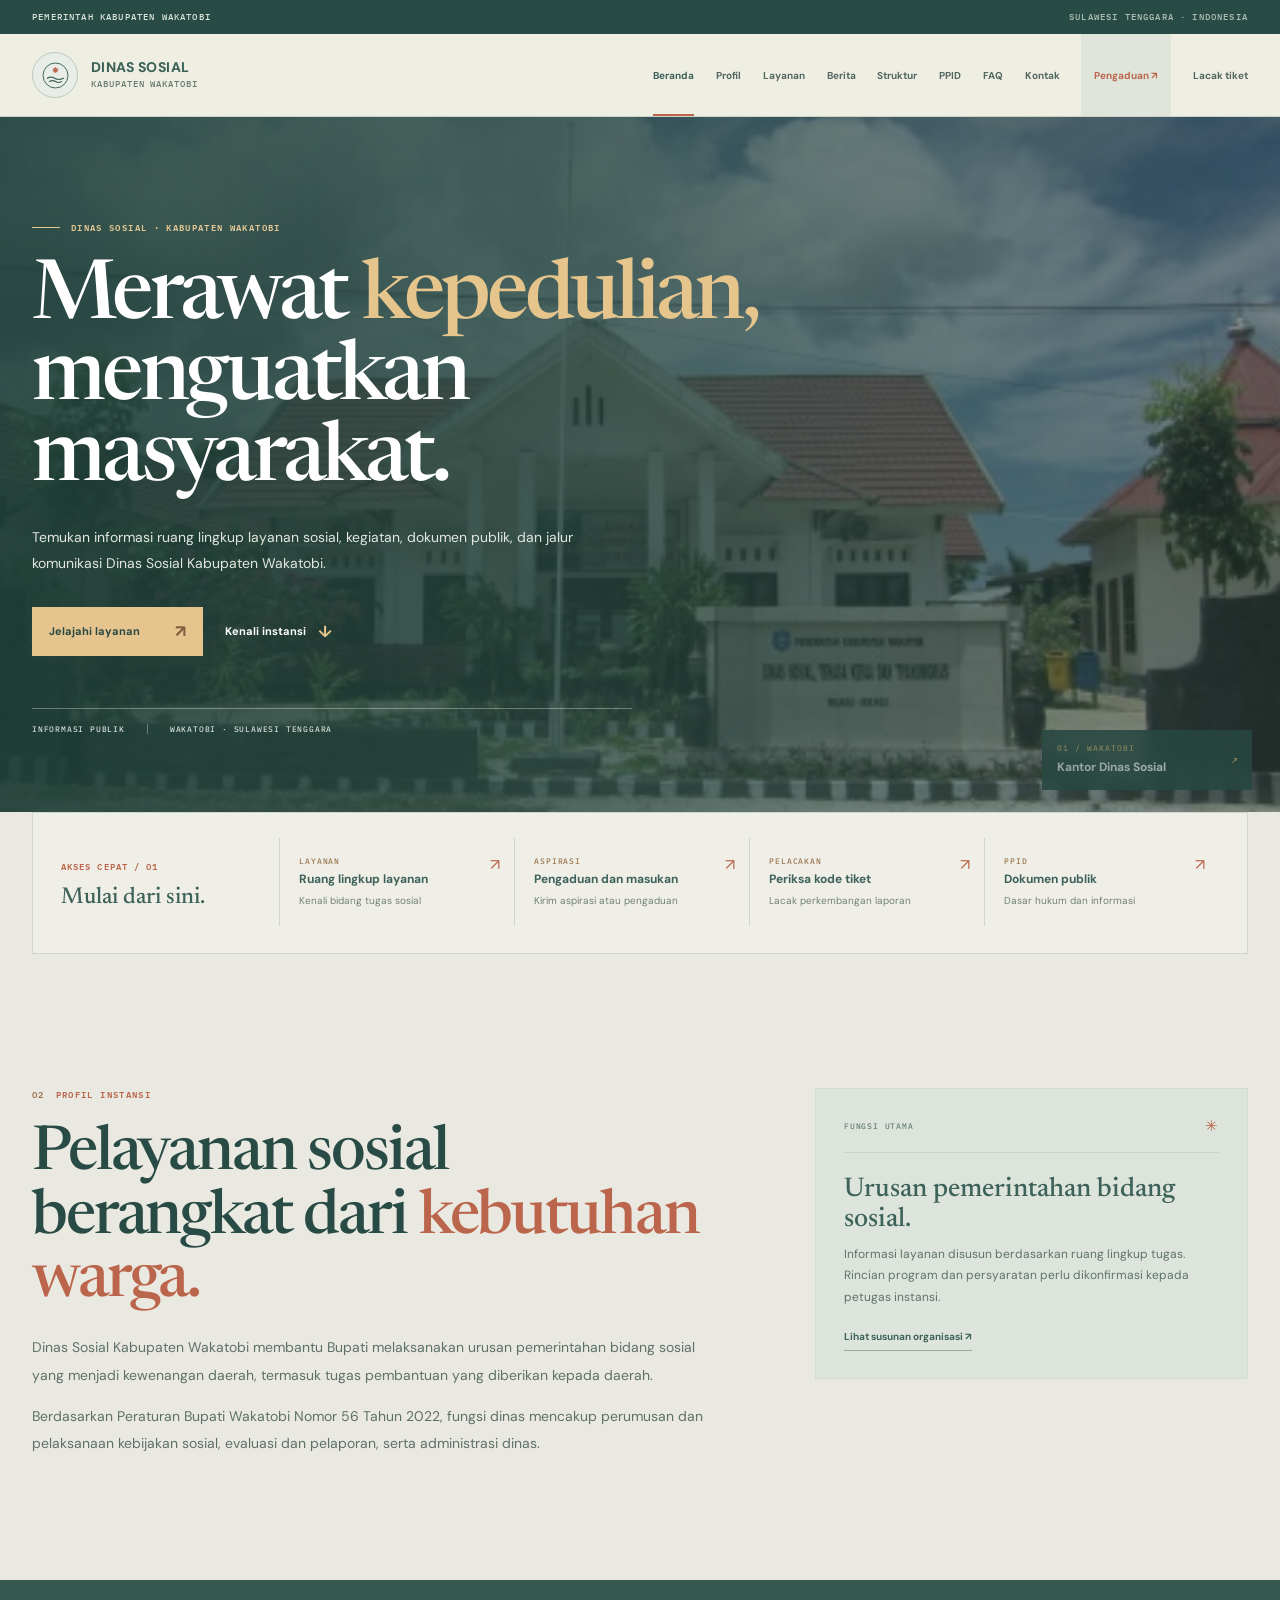
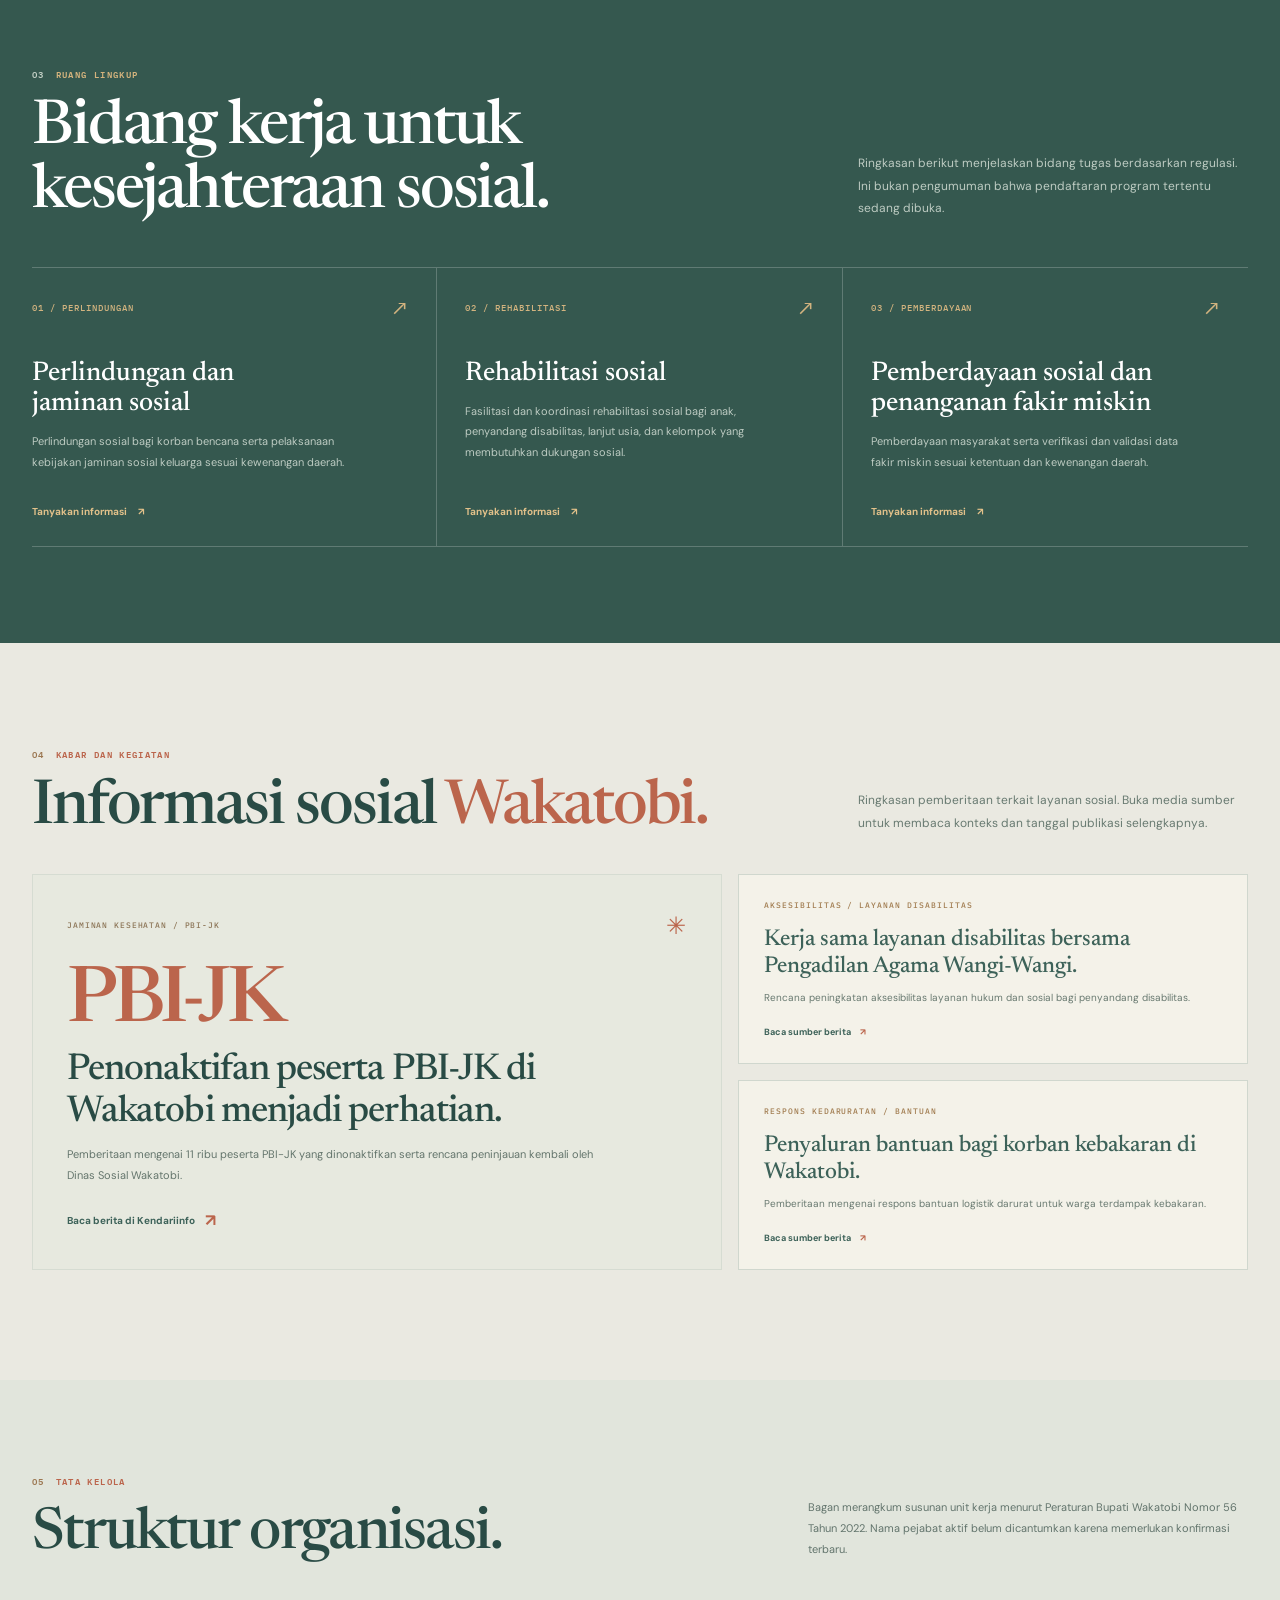
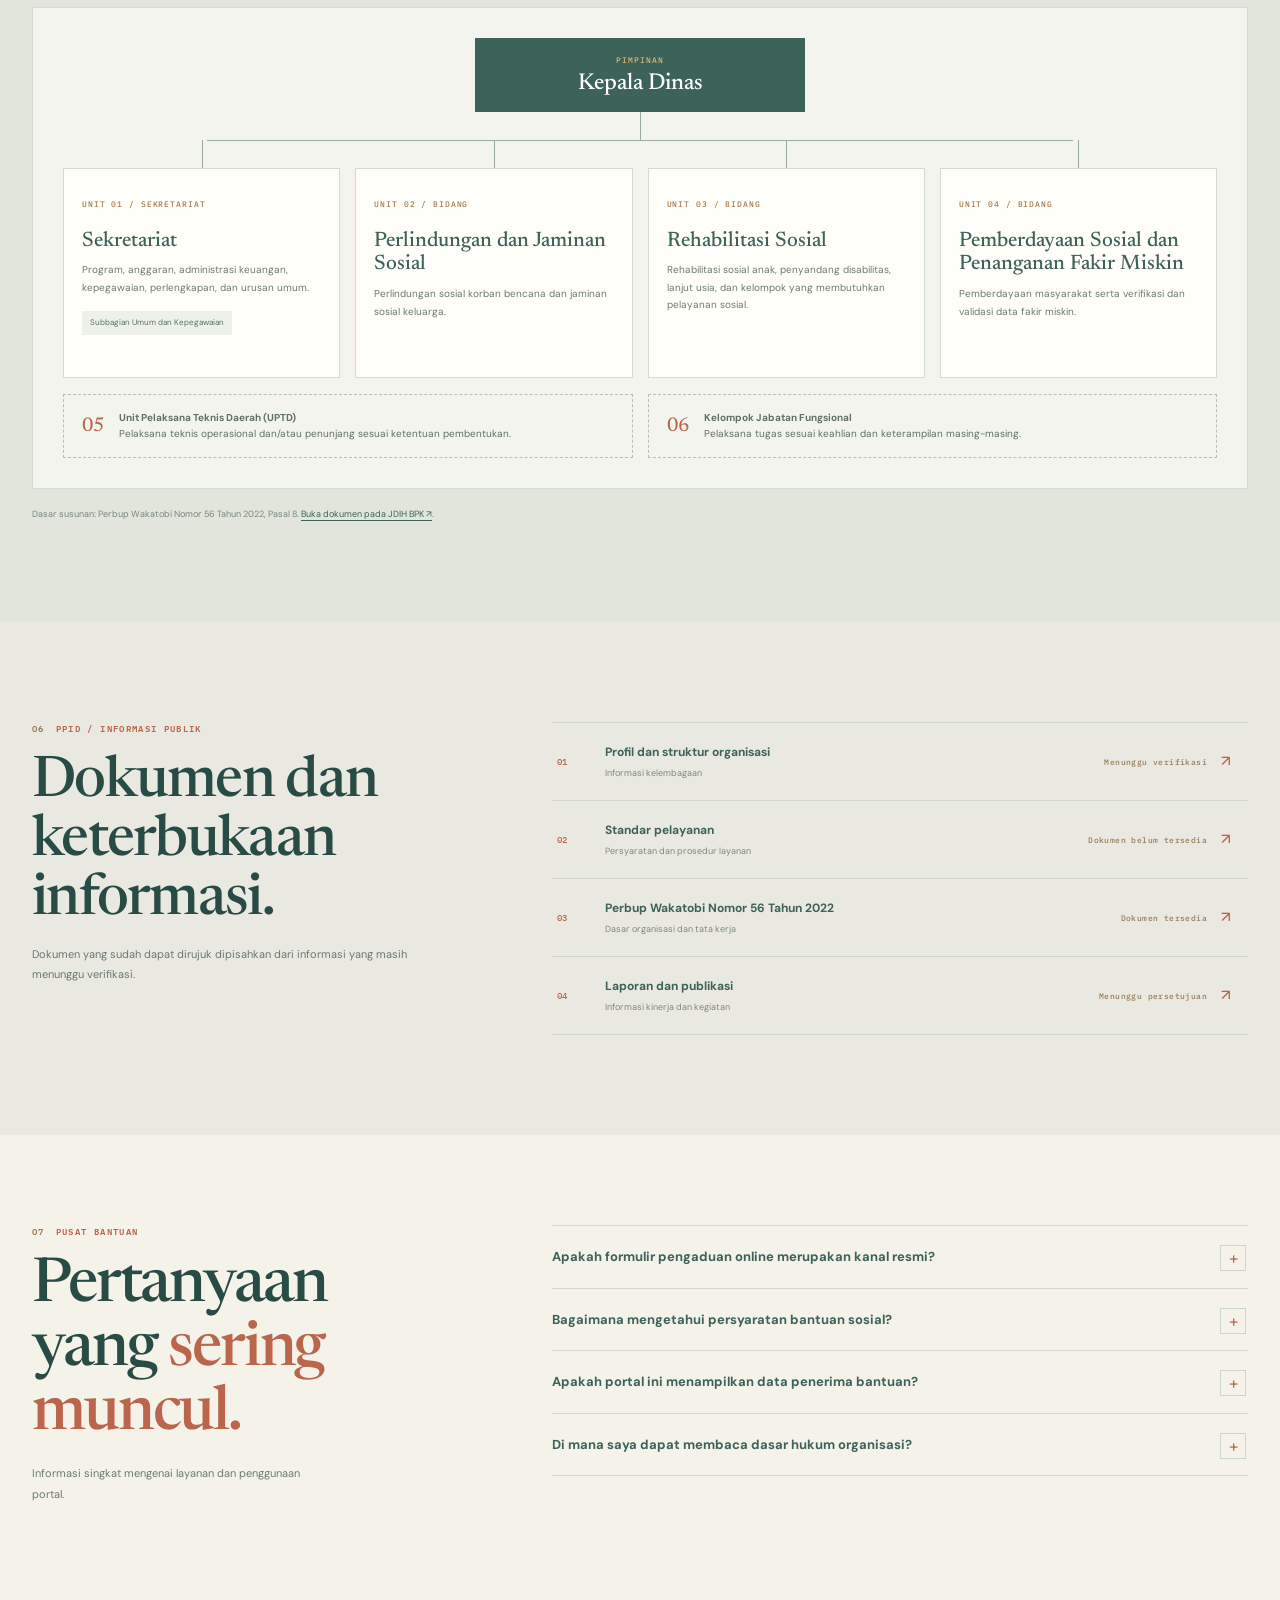
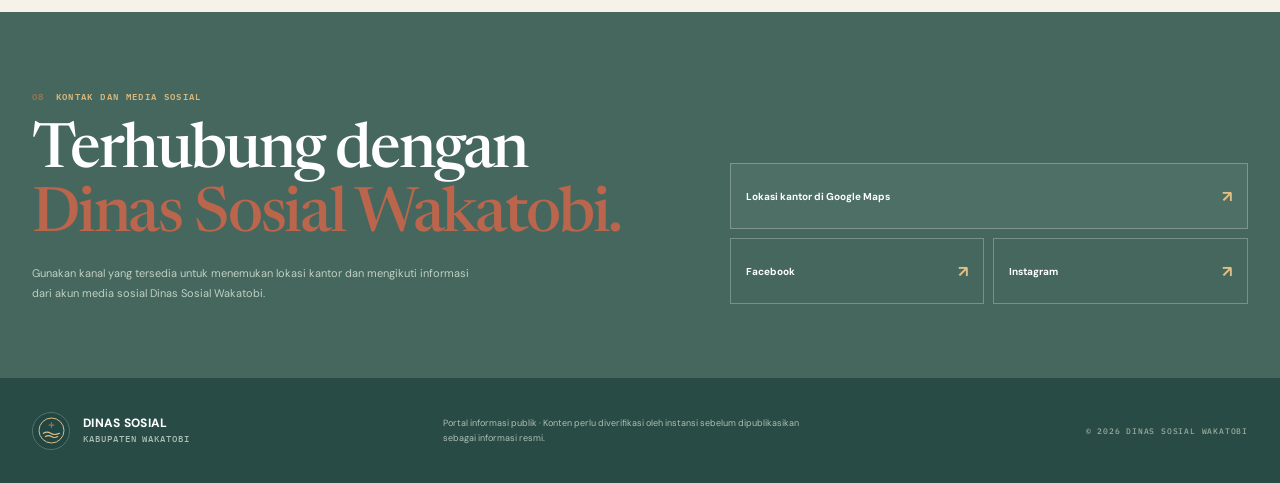
==== index.html @ 61adddde "Add direct navbar shortcuts and remove disclaimer blocks" ====
<!doctype html>
<html lang="id">
<head>
<meta charset="utf-8">
<meta name="viewport" content="width=device-width,initial-scale=1">
<meta name="theme-color" content="#102f2e">
<meta name="description" content="Informasi layanan, program, organisasi, dan kegiatan Dinas Sosial Kabupaten Wakatobi.">
<title>Dinas Sosial Kabupaten Wakatobi</title>
<link rel="preconnect" href="https://fonts.googleapis.com">
<link rel="preconnect" href="https://fonts.gstatic.com" crossorigin>
<link rel="stylesheet" href="css/home.css">
<script src="js/home.js" defer></script>
</head>
<body>
<a class="skip-link" href="#konten">Lewati ke konten utama</a>
<div class="gov-strip"><div class="site-container"><span>Pemerintah Kabupaten Wakatobi</span><span>Sulawesi Tenggara · Indonesia</span></div></div>
<header class="site-header">
  <div class="header-main">
    <a class="identity" href="#beranda" aria-label="Dinas Sosial Kabupaten Wakatobi, beranda">
      <span class="identity-emblem" aria-hidden="true">
        <svg viewBox="0 0 36 36" fill="none">
          <circle cx="18" cy="18" r="15.5" stroke="currentColor" stroke-width="1.2"/>
          <path d="M8 21.5c3.1-2.2 5.8-2.2 9 0s5.9 2.2 11 0M10.5 25.5c2.7-1.6 5-1.6 7.5 0s4.9 1.6 7.5 0" stroke="currentColor" stroke-width="1.5" stroke-linecap="round"/>
          <path d="M18 8.2v6.2m-3.1-3.1H21m-5.3-2.2 4.4 4.4m0-4.4-4.4 4.4" stroke="#bb654c" stroke-width="1.35" stroke-linecap="round"/>
        </svg>
      </span>
      <span class="identity-copy"><strong>DINAS SOSIAL</strong><small>Kabupaten Wakatobi</small></span>
    </a>
    <nav class="site-nav" id="site-nav" aria-label="Navigasi utama">
      <a href="#beranda">Beranda</a>
      <a href="#profil">Profil</a>
      <a href="#layanan">Layanan</a>
      <a href="#informasi">Berita</a>
      <a href="#struktur">Struktur</a>
      <a href="#ppid">PPID</a>
      <a href="#faq">FAQ</a>
      <a href="#kontak">Kontak</a>
      <a class="nav-strong" href="pengaduan.html">Pengaduan ↗</a>
      <a class="nav-track" href="pelacakan.html">Lacak tiket</a>
    </nav>
  </div>
</header>
<main id="konten">
  <section class="hero" id="beranda">
    <div class="hero-copy">
      <div class="eyebrow">Dinas Sosial · Kabupaten Wakatobi</div>
      <h1>Merawat <em>kepedulian,</em> menguatkan masyarakat.</h1>
      <p class="hero-description">Temukan informasi ruang lingkup layanan sosial, kegiatan, dokumen publik, dan jalur komunikasi Dinas Sosial Kabupaten Wakatobi.</p>
      <div class="hero-actions">
        <a class="button-dark" href="#layanan">Jelajahi layanan <span aria-hidden="true">↗</span></a>
        <a class="text-link" href="#profil">Kenali instansi <span aria-hidden="true">↓</span></a>
      </div>
      <div class="hero-foot"><span>Informasi publik</span><span>Wakatobi · Sulawesi Tenggara</span></div>
    </div>
    <figure class="hero-photo">
      <img src="dinsos-dari-depan.jpg" alt="Tampak depan kantor Dinas Sosial Kabupaten Wakatobi" fetchpriority="high">
      <figcaption class="photo-caption"><div><small>01 / WAKATOBI</small><strong>Kantor Dinas Sosial</strong></div><span>↗</span></figcaption>
    </figure>
  </section>

  <section class="quick-panel" aria-label="Akses cepat">
    <div class="quick-intro"><small>AKSES CEPAT / 01</small><strong>Mulai dari sini.</strong></div>
    <div class="quick-grid">
      <a class="quick-link" href="#layanan"><span class="quick-arrow" aria-hidden="true">↗</span><small>LAYANAN</small><strong>Ruang lingkup layanan</strong><em>Kenali bidang tugas sosial</em></a>
      <a class="quick-link" href="pengaduan.html#buat-pengaduan"><span class="quick-arrow" aria-hidden="true">↗</span><small>ASPIRASI</small><strong>Pengaduan dan masukan</strong><em>Kirim aspirasi atau pengaduan</em></a>
      <a class="quick-link" href="pelacakan.html"><span class="quick-arrow" aria-hidden="true">↗</span><small>PELACAKAN</small><strong>Periksa kode tiket</strong><em>Lacak perkembangan laporan</em></a>
      <a class="quick-link" href="#ppid"><span class="quick-arrow" aria-hidden="true">↗</span><small>PPID</small><strong>Dokumen publik</strong><em>Dasar hukum dan informasi</em></a>
    </div>
  </section>

  <section class="profile-section section-shell" id="profil">
    <div class="profile-copy">
      <div class="section-label"><span class="section-number">02</span> PROFIL INSTANSI</div>
      <h2>Pelayanan sosial berangkat dari <em>kebutuhan warga.</em></h2>
      <p>Dinas Sosial Kabupaten Wakatobi membantu Bupati melaksanakan urusan pemerintahan bidang sosial yang menjadi kewenangan daerah, termasuk tugas pembantuan yang diberikan kepada daerah.</p>
      <p>Berdasarkan Peraturan Bupati Wakatobi Nomor 56 Tahun 2022, fungsi dinas mencakup perumusan dan pelaksanaan kebijakan sosial, evaluasi dan pelaporan, serta administrasi dinas.</p>
    </div>
    <aside class="profile-aside">
      <div class="aside-mark"><span>FUNGSI UTAMA</span><b>✳</b></div>
      <h3>Urusan pemerintahan bidang sosial.</h3>
      <p>Informasi layanan disusun berdasarkan ruang lingkup tugas. Rincian program dan persyaratan perlu dikonfirmasi kepada petugas instansi.</p>
      <a href="#struktur">Lihat susunan organisasi ↗</a>
    </aside>
  </section>

  <section class="services-section" id="layanan">
    <div class="section-shell">
      <div class="services-head">
        <div class="section-heading"><div class="section-label"><span class="section-number">03</span> RUANG LINGKUP</div><h2>Bidang kerja untuk kesejahteraan sosial.</h2></div>
        <p>Ringkasan berikut menjelaskan bidang tugas berdasarkan regulasi. Ini bukan pengumuman bahwa pendaftaran program tertentu sedang dibuka.</p>
      </div>
      <div class="service-grid">
        <article class="service-card">
          <div class="service-top"><span>01 / PERLINDUNGAN</span><b aria-hidden="true">↗</b></div>
          <h3>Perlindungan dan jaminan sosial</h3>
          <p>Perlindungan sosial bagi korban bencana serta pelaksanaan kebijakan jaminan sosial keluarga sesuai kewenangan daerah.</p>
          <a href="#kontak">Tanyakan informasi <span aria-hidden="true">↗</span></a>
        </article>
        <article class="service-card">
          <div class="service-top"><span>02 / REHABILITASI</span><b aria-hidden="true">↗</b></div>
          <h3>Rehabilitasi sosial</h3>
          <p>Fasilitasi dan koordinasi rehabilitasi sosial bagi anak, penyandang disabilitas, lanjut usia, dan kelompok yang membutuhkan dukungan sosial.</p>
          <a href="#kontak">Tanyakan informasi <span aria-hidden="true">↗</span></a>
        </article>
        <article class="service-card">
          <div class="service-top"><span>03 / PEMBERDAYAAN</span><b aria-hidden="true">↗</b></div>
          <h3>Pemberdayaan sosial dan penanganan fakir miskin</h3>
          <p>Pemberdayaan masyarakat serta verifikasi dan validasi data fakir miskin sesuai ketentuan dan kewenangan daerah.</p>
          <a href="#kontak">Tanyakan informasi <span aria-hidden="true">↗</span></a>
        </article>
      </div>
    </div>
  </section>

  <section class="news-section section-shell" id="informasi">
    <div class="news-head">
      <div class="section-heading"><div class="section-label"><span class="section-number">04</span> KABAR DAN KEGIATAN</div><h2>Informasi sosial <em>Wakatobi.</em></h2></div>
      <p>Ringkasan pemberitaan terkait layanan sosial. Buka media sumber untuk membaca konteks dan tanggal publikasi selengkapnya.</p>
    </div>
    <div class="news-layout">
      <article class="news-feature">
        <div class="news-feature-top"><span>JAMINAN KESEHATAN / PBI-JK</span><b aria-hidden="true">✳</b></div>
        <div>
          <div class="news-feature-code">PBI-JK</div>
          <h3>Penonaktifan peserta PBI-JK di Wakatobi menjadi perhatian.</h3>
          <p>Pemberitaan mengenai 11 ribu peserta PBI-JK yang dinonaktifkan serta rencana peninjauan kembali oleh Dinas Sosial Wakatobi.</p>
          <a class="news-source" href="https://kendariinfo.com/11-ribu-peserta-pbi-jk-di-wakatobi-dinonaktifkan-kepala-dinsos-akan-ditinjau-kembali/" target="_blank" rel="noopener noreferrer">Baca berita di Kendariinfo <span aria-hidden="true">↗</span></a>
        </div>
      </article>
      <div class="news-stack">
        <article class="news-item">
          <small>AKSESIBILITAS / LAYANAN DISABILITAS</small>
          <h3>Kerja sama layanan disabilitas bersama Pengadilan Agama Wangi-Wangi.</h3>
          <p>Rencana peningkatan aksesibilitas layanan hukum dan sosial bagi penyandang disabilitas.</p>
          <a href="https://www.pa-wangiwangi.go.id/web/publikasi/berita/jalin-kerja-sama%2C-pa-wangi-wangi-dan-dinsos-wakatobi-matangkan-draft-mou-layanan-disabilitas.html" target="_blank" rel="noopener noreferrer">Baca sumber berita <span aria-hidden="true">↗</span></a>
        </article>
        <article class="news-item">
          <small>RESPONS KEDARURATAN / BANTUAN</small>
          <h3>Penyaluran bantuan bagi korban kebakaran di Wakatobi.</h3>
          <p>Pemberitaan mengenai respons bantuan logistik darurat untuk warga terdampak kebakaran.</p>
          <a href="https://kabarwakatobi.com/dinsos-reaksi-cepat-salurkan-bantuan-untuk-korban-kebakaran-di-wakatobi/" target="_blank" rel="noopener noreferrer">Baca sumber berita <span aria-hidden="true">↗</span></a>
        </article>
      </div>
    </div>
  </section>

  <section class="organization-section" id="struktur">
    <div class="section-shell">
      <div class="organization-head">
        <div><div class="section-label"><span class="section-number">05</span> TATA KELOLA</div><h2>Struktur organisasi.</h2></div>
        <p>Bagan merangkum susunan unit kerja menurut Peraturan Bupati Wakatobi Nomor 56 Tahun 2022. Nama pejabat aktif belum dicantumkan karena memerlukan konfirmasi terbaru.</p>
      </div>
      <div class="org-tree" aria-label="Bagan struktur organisasi Dinas Sosial Kabupaten Wakatobi">
        <div class="org-lead"><small>PIMPINAN</small><strong>Kepala Dinas</strong></div>
        <div class="org-stem" aria-hidden="true"></div>
        <div class="org-branches">
          <article class="org-card"><small>UNIT 01 / SEKRETARIAT</small><h3>Sekretariat</h3><p>Program, anggaran, administrasi keuangan, kepegawaian, perlengkapan, dan urusan umum.</p><span class="org-tag">Subbagian Umum dan Kepegawaian</span></article>
          <article class="org-card"><small>UNIT 02 / BIDANG</small><h3>Perlindungan dan Jaminan Sosial</h3><p>Perlindungan sosial korban bencana dan jaminan sosial keluarga.</p></article>
          <article class="org-card"><small>UNIT 03 / BIDANG</small><h3>Rehabilitasi Sosial</h3><p>Rehabilitasi sosial anak, penyandang disabilitas, lanjut usia, dan kelompok yang membutuhkan pelayanan sosial.</p></article>
          <article class="org-card"><small>UNIT 04 / BIDANG</small><h3>Pemberdayaan Sosial dan Penanganan Fakir Miskin</h3><p>Pemberdayaan masyarakat serta verifikasi dan validasi data fakir miskin.</p></article>
        </div>
        <div class="org-support">
          <article><b>05</b><span><strong>Unit Pelaksana Teknis Daerah (UPTD)</strong><br>Pelaksana teknis operasional dan/atau penunjang sesuai ketentuan pembentukan.</span></article>
          <article><b>06</b><span><strong>Kelompok Jabatan Fungsional</strong><br>Pelaksana tugas sesuai keahlian dan keterampilan masing-masing.</span></article>
        </div>
      </div>
      <p class="org-source">Dasar susunan: Perbup Wakatobi Nomor 56 Tahun 2022, Pasal 8. <a href="https://peraturan.bpk.go.id/Details/279773/perbup-kab-wakatobi-no-56-tahun-2022" target="_blank" rel="noopener noreferrer">Buka dokumen pada JDIH BPK ↗</a>.</p>
    </div>
  </section>

  <section class="ppid-section section-shell" id="ppid">
    <div class="ppid-layout">
      <div class="ppid-intro"><div class="section-label"><span class="section-number">06</span> PPID / INFORMASI PUBLIK</div><h2>Dokumen dan keterbukaan informasi.</h2><p>Dokumen yang sudah dapat dirujuk dipisahkan dari informasi yang masih menunggu verifikasi.</p></div>
      <div class="document-list">
        <a class="document-row" href="#verifikasi"><span>01</span><div><strong>Profil dan struktur organisasi</strong><small>Informasi kelembagaan</small></div><span class="document-status">Menunggu verifikasi</span><b>↗</b></a>
        <a class="document-row" href="#verifikasi"><span>02</span><div><strong>Standar pelayanan</strong><small>Persyaratan dan prosedur layanan</small></div><span class="document-status">Dokumen belum tersedia</span><b>↗</b></a>
        <a class="document-row" href="https://peraturan.bpk.go.id/Details/279773/perbup-kab-wakatobi-no-56-tahun-2022" target="_blank" rel="noopener noreferrer"><span>03</span><div><strong>Perbup Wakatobi Nomor 56 Tahun 2022</strong><small>Dasar organisasi dan tata kerja</small></div><span class="document-status">Dokumen tersedia</span><b>↗</b></a>
        <a class="document-row" href="#verifikasi"><span>04</span><div><strong>Laporan dan publikasi</strong><small>Informasi kinerja dan kegiatan</small></div><span class="document-status">Menunggu persetujuan</span><b>↗</b></a>
      </div>
    </div>
  </section>

  <section class="faq-section" id="faq">
    <div class="section-shell faq-layout">
      <div class="faq-intro"><div class="section-label"><span class="section-number">07</span> PUSAT BANTUAN</div><h2>Pertanyaan yang <em>sering muncul.</em></h2><p>Informasi singkat mengenai layanan dan penggunaan portal.</p></div>
      <div class="faq-list">
        <details><summary>Apakah formulir pengaduan online merupakan kanal resmi?</summary><p>Halaman pengaduan pada portal ini masih berupa prototype. Untuk pengaduan resmi, gunakan SP4N-LAPOR! atau konfirmasikan kanal yang berlaku kepada instansi.</p></details>
        <details><summary>Bagaimana mengetahui persyaratan bantuan sosial?</summary><p>Persyaratan dan jadwal berbeda menurut program. Konfirmasikan informasi terbaru kepada Dinas Sosial sebelum menyiapkan dokumen.</p></details>
        <details><summary>Apakah portal ini menampilkan data penerima bantuan?</summary><p>Tidak. Portal ini tidak menyediakan pencarian data pribadi penerima bantuan dan tidak meminta NIK, nomor KK, atau dokumen identitas.</p></details>
        <details><summary>Di mana saya dapat membaca dasar hukum organisasi?</summary><p>Peraturan Bupati Wakatobi Nomor 56 Tahun 2022 dapat dibuka melalui tautan JDIH BPK pada bagian PPID.</p></details>
      </div>
    </div>
  </section>

  <section class="contact-section" id="kontak">
    <div class="section-shell">
      <div class="contact-layout">
        <div class="contact-copy"><div class="section-label"><span class="section-number">08</span> KONTAK DAN MEDIA SOSIAL</div><h2>Terhubung dengan <em>Dinas Sosial Wakatobi.</em></h2><p>Gunakan kanal yang tersedia untuk menemukan lokasi kantor dan mengikuti informasi dari akun media sosial Dinas Sosial Wakatobi.</p></div>
        <div class="contact-links">
          <a class="contact-link" href="https://maps.app.goo.gl/2FkVuDJSB2kvYJpP6" target="_blank" rel="noopener noreferrer">Lokasi kantor di Google Maps <span aria-hidden="true">↗</span></a>
          <a class="contact-link" href="https://www.facebook.com/share/1PDdCA19w4/" target="_blank" rel="noopener noreferrer">Facebook <span aria-hidden="true">↗</span></a>
          <a class="contact-link" href="https://www.instagram.com/dinsos.wakatobi?exln=MWNtM3VzYnp3ZDNqcQ==" target="_blank" rel="noopener noreferrer">Instagram <span aria-hidden="true">↗</span></a>
        </div>
      </div>
    </div>
  </section>

</main>
<footer class="site-footer">
  <div class="footer-main">
    <a class="identity footer-identity" href="#beranda"><span class="identity-emblem" aria-hidden="true"><svg viewBox="0 0 36 36" fill="none"><circle cx="18" cy="18" r="15.5" stroke="currentColor" stroke-width="1.2"/><path d="M8 21.5c3.1-2.2 5.8-2.2 9 0s5.9 2.2 11 0M10.5 25.5c2.7-1.6 5-1.6 7.5 0s4.9 1.6 7.5 0" stroke="currentColor" stroke-width="1.5" stroke-linecap="round"/><path d="M18 8.2v6.2m-3.1-3.1H21" stroke="#bb654c" stroke-width="1.35" stroke-linecap="round"/></svg></span><span class="identity-copy"><strong>DINAS SOSIAL</strong><small>Kabupaten Wakatobi</small></span></a>
    <p>Portal informasi publik · Konten perlu diverifikasi oleh instansi sebelum dipublikasikan sebagai informasi resmi.</p>
    <span>© <span id="year">2026</span> DINAS SOSIAL WAKATOBI</span>
  </div>
</footer>
</body>
</html>
---- css/home.css ----
@import url("https://fonts.googleapis.com/css2?family=DM+Sans:wght@400;500;600;700;800&family=IBM+Plex+Mono:wght@400;500;600&family=Newsreader:opsz,wght@6..72,400;6..72,500;6..72,600&display=swap");
:root{--paper:#f4f2eb;--surface:#fffef9;--ink:#1c3433;--forest:#18413e;--forest-deep:#102f2e;--sea:#dfe9e3;--line:#d8ded7;--muted:#667874;--gold:#d4a35f;--clay:#bb654c;--sans:"DM Sans",Arial,sans-serif;--serif:"Newsreader",Georgia,serif;--mono:"IBM Plex Mono",monospace;--page:min(1280px,calc(100% - 64px))}
*{box-sizing:border-box}
html{scroll-behavior:smooth;scroll-padding-top:116px}
body{margin:0;background:var(--paper);color:var(--ink);font:400 15px/1.7 var(--sans);-webkit-font-smoothing:antialiased}
img{display:block;max-width:100%}
a{color:inherit}
button,a{-webkit-tap-highlight-color:transparent}
::selection{background:var(--forest);color:#fff}
.site-container{width:var(--page);margin-inline:auto}
.skip-link{position:absolute;z-index:100;top:-70px;left:18px;padding:10px 15px;background:var(--surface);color:var(--forest);border:1px solid var(--line)}
.skip-link:focus{top:12px}
.gov-strip{background:var(--forest-deep);color:#dbe5dc;font:500 9px/1.2 var(--mono);letter-spacing:.13em;text-transform:uppercase}
.gov-strip .site-container{min-height:34px;display:flex;align-items:center;justify-content:space-between;gap:15px}
.gov-strip span+span{color:#aebfb4}
.site-header{position:sticky;top:0;z-index:40;background:rgba(255,254,249,.96);border-bottom:1px solid var(--line);backdrop-filter:blur(16px)}
.header-main{width:var(--page);min-height:84px;margin:auto;display:flex;align-items:center;justify-content:space-between;gap:28px}
.identity{display:inline-flex;align-items:center;gap:13px;min-width:0;text-decoration:none;color:var(--forest)}
.identity-emblem{width:46px;height:46px;display:grid;place-items:center;border:1px solid #b8c8bc;border-radius:50%;background:#e8eee7;color:var(--forest);flex:none}
.identity-emblem svg{width:29px;height:29px}
.identity-copy{display:grid;gap:3px;line-height:1.08}
.identity-copy strong{font-size:14px;font-weight:800;letter-spacing:.025em}
.identity-copy small{color:var(--muted);font:500 9px/1.4 var(--mono);letter-spacing:.105em;text-transform:uppercase}
.header-meta{display:flex;align-items:center;gap:20px;color:var(--muted);font:500 9px var(--mono);letter-spacing:.09em;text-transform:uppercase}
.header-meta a{padding:10px 13px;border:1px solid var(--line);text-decoration:none;color:var(--forest);transition:background .2s,border-color .2s}
.header-meta a:hover{background:var(--sea);border-color:#b8c9bd}
.menu-toggle{display:none}
.site-nav{width:var(--page);min-height:48px;margin:auto;display:flex;align-items:center;gap:clamp(15px,2.4vw,32px);border-top:1px solid #e7e9e1}
.site-nav a{position:relative;display:inline-flex;align-items:center;min-height:47px;color:#536761;text-decoration:none;font-size:11px;font-weight:700;transition:color .2s}
.site-nav a:after{position:absolute;right:100%;bottom:0;left:0;height:2px;background:var(--clay);content:"";transition:right .22s}
.site-nav a:hover,.site-nav a.is-active{color:var(--forest)}
.site-nav a:hover:after,.site-nav a.is-active:after{right:0}
.site-nav .nav-strong{margin-left:auto;color:var(--clay)}
.hero{width:var(--page);margin:auto;padding:76px 0 72px;display:grid;grid-template-columns:minmax(0,1fr) minmax(350px,.88fr);align-items:center;gap:clamp(42px,7vw,104px)}
.hero-copy{max-width:650px;padding:12px 0}
.eyebrow,.section-label{display:flex;align-items:center;gap:11px;color:var(--clay);font:600 9px/1.4 var(--mono);letter-spacing:.15em;text-transform:uppercase}
.eyebrow:before{width:28px;height:1px;background:var(--clay);content:""}
.hero h1{max-width:700px;margin:26px 0 23px;color:var(--forest-deep);font:500 clamp(48px,6vw,82px)/.99 var(--serif);letter-spacing:-.045em}
.hero h1 em,.section-heading em,.profile-copy h2 em,.faq-intro h2 em,.contact-copy h2 em{color:var(--clay);font-style:normal}
.hero-description{max-width:470px;margin:0;color:#61736d;font-size:15px;line-height:1.9}
.hero-actions{display:flex;align-items:center;flex-wrap:wrap;gap:22px;margin-top:30px}
.button-dark{display:inline-flex;align-items:center;justify-content:space-between;gap:35px;min-height:49px;padding:0 17px;background:var(--forest);color:#fff;text-decoration:none;font-size:11px;font-weight:700;transition:background .2s,transform .2s}
.button-dark:hover{background:var(--forest-deep);transform:translateY(-2px)}
.button-dark span{color:#e4bd7d;font-size:17px}
.text-link{display:inline-flex;align-items:center;gap:12px;color:var(--forest);text-decoration:none;font-size:11px;font-weight:700}
.text-link span{color:var(--clay);font-size:16px;transition:transform .2s}
.text-link:hover span{transform:translate(3px,-3px)}
.hero-foot{display:flex;align-items:center;gap:22px;margin-top:56px;padding-top:15px;border-top:1px solid var(--line);color:#7a8981;font:500 8px var(--mono);letter-spacing:.1em;text-transform:uppercase}
.hero-foot span+span{padding-left:22px;border-left:1px solid #c8d1c8}
.hero-photo{position:relative;width:100%;max-width:570px;justify-self:end;margin:0;padding:0 0 34px 28px}
.hero-photo:before{position:absolute;top:24px;right:-19px;bottom:12px;left:0;border:1px solid #b7c7bb;content:""}
.hero-photo img{position:relative;z-index:1;width:100%;aspect-ratio:1.04/1;object-fit:cover;object-position:center 52%;background:#dfe5dc}
.photo-caption{position:absolute;z-index:2;right:0;bottom:0;left:55px;min-height:72px;padding:14px 18px;background:var(--forest);color:#fff;display:flex;align-items:center;justify-content:space-between;gap:16px}
.photo-caption small{display:block;color:#d6b77d;font:500 8px var(--mono);letter-spacing:.13em}
.photo-caption strong{display:block;margin-top:4px;font-size:12px;font-weight:700}
.photo-caption span{color:#d6b77d;font:500 9px var(--mono)}
.quick-panel{width:var(--page);margin:0 auto 30px;padding:25px 28px 27px;background:var(--surface);border:1px solid var(--line);display:grid;grid-template-columns:190px minmax(0,1fr);gap:28px}
.quick-intro{align-self:center}
.quick-intro small{color:var(--clay);font:600 9px var(--mono);letter-spacing:.12em}
.quick-intro strong{display:block;margin-top:6px;color:var(--forest);font:500 23px/1.15 var(--serif)}
.quick-grid{display:grid;grid-template-columns:repeat(4,minmax(0,1fr))}
.quick-link{position:relative;min-height:88px;padding:12px 19px;border-left:1px solid var(--line);display:flex;flex-direction:column;justify-content:center;gap:5px;text-decoration:none;transition:background .2s}
.quick-link:hover{background:#f1f4ed}
.quick-link small{color:#9a7650;font:500 8px var(--mono);letter-spacing:.11em}
.quick-link strong{max-width:150px;color:var(--forest);font-size:12px;line-height:1.4}
.quick-link em{color:#718078;font-size:10px;font-style:normal;line-height:1.5}
.quick-arrow{position:absolute;top:13px;right:14px;color:var(--clay);font-size:16px}
.section-shell{width:var(--page);margin-inline:auto}
.profile-section{padding:104px 0 108px;display:grid;grid-template-columns:minmax(0,1.1fr) minmax(270px,.7fr);gap:clamp(42px,8vw,120px);align-items:start}
.section-label .section-number{color:#9b7650}
.profile-copy h2,.section-heading h2,.faq-intro h2{margin:22px 0 20px;color:var(--forest-deep);font:500 clamp(38px,4.8vw,62px)/1.04 var(--serif);letter-spacing:-.035em}
.profile-copy>p{max-width:690px;color:#5e706a;font-size:14px;line-height:1.95}
.profile-note{margin-top:24px;padding:19px 22px;border-left:3px solid var(--gold);background:#ebece3}
.profile-note small{color:#9a7650;font:600 8px var(--mono);letter-spacing:.13em}
.profile-note p{margin:7px 0 0;color:#485e57;font-size:12px;line-height:1.8}
.profile-aside{padding:27px 28px;background:var(--sea);border:1px solid #d0ddd2}
.profile-aside .aside-mark{display:flex;align-items:center;justify-content:space-between;padding-bottom:17px;border-bottom:1px solid #c7d5ca;color:#698077;font:500 8px var(--mono);letter-spacing:.1em}
.profile-aside .aside-mark b{color:var(--clay);font-size:15px;font-weight:500}
.profile-aside h3{margin:22px 0 8px;color:var(--forest);font:500 27px/1.12 var(--serif)}
.profile-aside p{margin:0;color:#60736a;font-size:12px;line-height:1.8}
.profile-aside a{display:inline-flex;margin-top:20px;padding-bottom:5px;border-bottom:1px solid #9aab9e;color:var(--forest);text-decoration:none;font-size:10px;font-weight:700}
.services-section{padding:88px 0 96px;background:var(--forest-deep);color:#fff}
.services-head{display:flex;align-items:end;justify-content:space-between;gap:35px;margin-bottom:42px}
.services-head .section-label{color:#d4b37d}
.services-head .section-label .section-number{color:#c3d0c6}
.section-heading h2{max-width:680px;margin:17px 0 0;color:#fff}
.services-head>p{max-width:390px;margin:0 0 6px;color:#bdcbc2;font-size:12px;line-height:1.85}
.service-grid{display:grid;grid-template-columns:repeat(3,minmax(0,1fr));border-top:1px solid #ffffff36;border-bottom:1px solid #ffffff36}
.service-card{position:relative;min-height:278px;padding:25px 28px 26px 0;display:flex;flex-direction:column;border-right:1px solid #ffffff36}
.service-card+.service-card{padding-left:28px}
.service-card:last-child{border-right:0}
.service-top{display:flex;align-items:center;justify-content:space-between;color:#d2b37f;font:500 9px var(--mono);letter-spacing:.11em}
.service-top b{font-size:23px;font-weight:400}
.service-card h3{max-width:290px;margin:36px 0 12px;color:#fff;font:500 27px/1.12 var(--serif)}
.service-card p{max-width:330px;margin:0;color:#bdcbc2;font-size:11px;line-height:1.85}
.service-card a{display:inline-flex;align-items:center;gap:11px;margin-top:auto;padding-top:24px;color:#e2c18a;text-decoration:none;font-size:10px;font-weight:700}
.service-foot{margin-top:23px;padding:12px 15px;border:1px solid #ffffff28;color:#bdcbc2;font-size:10px;line-height:1.7}
.service-foot strong{margin-right:10px;color:#e2c18a;font:500 8px var(--mono);letter-spacing:.12em}
.news-section{padding:105px 0 110px}
.news-head{display:flex;align-items:end;justify-content:space-between;gap:35px;margin-bottom:33px}
.news-head .section-heading h2{color:var(--forest-deep)}
.news-head>p{max-width:390px;margin:0 0 7px;color:var(--muted);font-size:12px;line-height:1.9}
.news-layout{display:grid;grid-template-columns:minmax(0,1.15fr) minmax(290px,.85fr);gap:16px}
.news-feature{min-height:370px;padding:34px;display:flex;flex-direction:column;justify-content:space-between;background:#e7e9df;border:1px solid #d6dcd2}
.news-feature-top{display:flex;align-items:center;justify-content:space-between;color:#8c7557;font:500 8px var(--mono);letter-spacing:.11em}
.news-feature-top b{color:var(--clay);font-size:24px;font-weight:400}
.news-feature-code{margin-top:28px;color:var(--clay);font:500 clamp(49px,6vw,78px)/.9 var(--serif);letter-spacing:-.055em}
.news-feature h3{max-width:570px;margin:12px 0 11px;color:var(--forest-deep);font:500 clamp(24px,3vw,37px)/1.12 var(--serif);letter-spacing:-.025em}
.news-feature p{max-width:550px;margin:0;color:#64756c;font-size:11px;line-height:1.85}
.news-source{display:inline-flex;align-items:center;gap:10px;margin-top:21px;color:var(--forest);text-decoration:none;font-size:10px;font-weight:700}
.news-source span{color:var(--clay);font-size:17px}
.news-stack{display:grid;grid-template-rows:1fr 1fr;gap:16px}
.news-item{padding:25px 25px 23px;background:var(--surface);border:1px solid var(--line);display:flex;flex-direction:column}
.news-item small{color:#a17c50;font:500 8px var(--mono);letter-spacing:.12em}
.news-item h3{margin:17px 0 9px;color:var(--forest);font:500 23px/1.15 var(--serif)}
.news-item p{margin:0;color:#687970;font-size:10px;line-height:1.8}
.news-item a{display:inline-flex;align-items:center;gap:9px;margin-top:auto;padding-top:17px;color:var(--forest);font-size:9px;font-weight:700;text-decoration:none}
.news-item a span{color:var(--clay)}
.news-disclaimer{margin-top:15px;color:#7a8980;font-size:9px;line-height:1.7}
.organization-section{padding:95px 0 100px;background:#e9ece4}
.organization-head{display:flex;align-items:end;justify-content:space-between;gap:35px;margin-bottom:42px}
.organization-head h2{margin:17px 0 0;color:var(--forest-deep);font:500 clamp(38px,4.5vw,58px)/1.05 var(--serif);letter-spacing:-.03em}
.organization-head>p{max-width:440px;margin:0 0 5px;color:#62746c;font-size:11px;line-height:1.9}
.org-tree{padding:30px;background:rgba(255,254,249,.62);border:1px solid #d5ddd3}
.org-lead{position:relative;width:min(330px,100%);margin:0 auto;padding:17px 22px;background:var(--forest);color:#fff;text-align:center}
.org-lead small{display:block;color:#d9b879;font:500 8px var(--mono);letter-spacing:.13em}
.org-lead strong{display:block;margin-top:7px;font:500 23px var(--serif)}
.org-stem{width:1px;height:28px;margin:auto;background:#9aab9d}
.org-branches{position:relative;display:grid;grid-template-columns:repeat(4,minmax(0,1fr));gap:15px;padding-top:28px}
.org-branches:before{position:absolute;top:0;left:12.5%;right:12.5%;height:1px;background:#9aab9d;content:""}
.org-card{position:relative;min-height:210px;padding:21px 18px 18px;background:#fffef9;border:1px solid #d3dcd2}
.org-card:before{position:absolute;top:-29px;left:50%;width:1px;height:28px;background:#9aab9d;content:""}
.org-card small{color:#a17a4e;font:500 8px var(--mono);letter-spacing:.11em}
.org-card h3{margin:14px 0 8px;color:var(--forest);font:500 21px/1.14 var(--serif)}
.org-card p{margin:0;color:#6b7a72;font-size:10px;line-height:1.75}
.org-tag{display:inline-flex;margin-top:15px;padding:6px 8px;background:#edf1e9;color:#587067;font-size:8px;line-height:1.4}
.org-support{display:grid;grid-template-columns:repeat(2,minmax(0,1fr));gap:15px;margin-top:16px}
.org-support article{padding:15px 18px;border:1px dashed #b4c2b5;display:flex;align-items:center;gap:15px}
.org-support b{color:var(--clay);font:500 20px var(--serif)}
.org-support span{color:#5f7167;font-size:10px;line-height:1.6}
.org-source{margin:17px 0 0;color:#78867d;font-size:9px;line-height:1.8}
.org-source a{color:var(--forest);text-underline-offset:3px}
.ppid-section{padding:100px 0}
.ppid-layout{display:grid;grid-template-columns:minmax(250px,.75fr) minmax(0,1.25fr);gap:clamp(40px,8vw,110px)}
.ppid-intro h2{margin:18px 0 13px;color:var(--forest-deep);font:500 clamp(38px,4.5vw,57px)/1.04 var(--serif);letter-spacing:-.03em}
.ppid-intro p{margin:0;color:#687870;font-size:11px;line-height:1.9}
.document-list{border-top:1px solid var(--line)}
.document-row{min-height:78px;padding:15px 5px;display:grid;grid-template-columns:34px minmax(0,1fr) auto 22px;align-items:center;gap:14px;border-bottom:1px solid var(--line);text-decoration:none;transition:padding .2s,background .2s}
.document-row:hover{padding-inline:13px;background:#ebece4}
.document-row>span:first-child{color:var(--clay);font:500 9px var(--mono)}
.document-row strong{display:block;color:var(--forest);font-size:12px}
.document-row small{display:block;margin-top:3px;color:#7b8980;font-size:9px}
.document-status{color:#947b58;font:500 8px var(--mono);letter-spacing:.05em;text-align:right}
.document-row>b{color:var(--clay);font-weight:500}
.faq-section{padding:90px 0 96px;background:var(--surface)}
.faq-layout{display:grid;grid-template-columns:minmax(250px,.75fr) minmax(0,1.25fr);gap:clamp(40px,8vw,110px)}
.faq-intro h2{margin:17px 0}
.faq-intro>p{max-width:300px;color:#6b7b72;font-size:11px;line-height:1.9}
.faq-list{border-top:1px solid var(--line)}
.faq-list details{border-bottom:1px solid var(--line)}
.faq-list summary{position:relative;padding:21px 45px 21px 0;color:var(--forest);font-size:13px;font-weight:700;line-height:1.5;cursor:pointer;list-style:none}
.faq-list summary::-webkit-details-marker{display:none}
.faq-list summary:after{position:absolute;right:2px;top:19px;display:grid;place-items:center;width:24px;height:24px;border:1px solid #cbd6cc;color:var(--clay);content:"+";font:400 17px var(--sans);transition:transform .2s,background .2s}
.faq-list details[open] summary:after{content:"−";background:var(--forest);border-color:var(--forest);color:#fff}
.faq-list details p{max-width:650px;margin:0;padding:0 45px 20px 0;color:#6b7b72;font-size:11px;line-height:1.9}
.contact-section{padding:78px 0 74px;background:var(--forest);color:#fff}
.contact-layout{display:grid;grid-template-columns:minmax(0,1fr) minmax(300px,.8fr);gap:50px;align-items:end}
.contact-copy .section-label{color:#d8b77b}
.contact-copy h2{max-width:650px;margin:18px 0 14px;color:#fff;font:500 clamp(39px,5vw,62px)/1.03 var(--serif);letter-spacing:-.035em}
.contact-copy p{max-width:450px;margin:0;color:#c1d0c5;font-size:11px;line-height:1.9}
.contact-links{display:grid;grid-template-columns:1fr 1fr;gap:9px}
.contact-link{min-height:66px;padding:13px 15px;border:1px solid #ffffff45;color:#fff;text-decoration:none;display:flex;align-items:center;justify-content:space-between;gap:10px;font-size:10px;font-weight:700;transition:background .2s,border-color .2s}
.contact-link:first-child{grid-column:1/-1;background:#ffffff0d}
.contact-link:hover{background:#ffffff18;border-color:#d9ba82}
.contact-link span{color:#e1bf83;font-size:16px}
.contact-note{margin-top:26px;padding-top:16px;border-top:1px solid #ffffff32;color:#bdcec3;font-size:9px;line-height:1.8}
.contact-note strong{margin-right:9px;color:#e1bf83;font:500 8px var(--mono);letter-spacing:.12em}
.site-footer{background:var(--forest-deep);color:#c3d0c6}
.footer-main{width:var(--page);min-height:105px;margin:auto;display:flex;align-items:center;justify-content:space-between;gap:25px}
.footer-main p{max-width:390px;margin:0;color:#aebfb4;font-size:9px;line-height:1.7}
.footer-main>span{color:#9cad9f;font:500 8px var(--mono);letter-spacing:.1em;text-align:right}
.footer-identity .identity-emblem{width:38px;height:38px;background:#214744;border-color:#55716a;color:#e2bf83}
.footer-identity .identity-copy strong{color:#fff;font-size:12px}
.footer-identity .identity-copy small{color:#aebfb4}
@media(max-width:1050px){
 :root{--page:min(calc(100% - 48px),1280px)}
 .header-meta>span{display:none}
 .hero{gap:42px}
 .quick-panel{grid-template-columns:150px minmax(0,1fr);padding-inline:20px}
 .quick-link{padding-inline:13px}
 .service-card h3{font-size:24px}
 .org-tree{padding:22px}
 .org-card{padding-inline:14px}
}
@media(max-width:760px){
 :root{--page:calc(100% - 34px)}
 html{scroll-padding-top:78px}
 .gov-strip .site-container{min-height:30px;font-size:8px}
 .header-main{min-height:70px;gap:12px}
 .identity-emblem{width:40px;height:40px}
 .identity-copy strong{font-size:12px}
 .identity-copy small{font-size:8px}
 .header-meta{display:none}
 .menu-toggle{display:inline-flex;align-items:center;gap:12px;padding:10px 12px;border:1px solid var(--line);background:transparent;color:var(--forest);font:600 10px var(--sans)}
 .menu-toggle span{color:var(--clay);font-size:17px}
 .site-nav{display:none;width:100%;padding:4px 17px 15px;border-top:1px solid var(--line);background:var(--surface);grid-template-columns:1fr 1fr;gap:0 17px}
 .site-nav.is-open{display:grid}
 .site-nav a{min-height:42px;border-bottom:1px solid #e7e9e1;font-size:11px}
 .site-nav .nav-strong{margin:0}
 .hero{padding:48px 0 46px;grid-template-columns:1fr;gap:30px}
 .hero-copy{padding:0}
 .hero h1{max-width:620px;margin:20px 0 17px;font-size:clamp(45px,11vw,68px)}
 .hero-description{max-width:550px;font-size:13px}
 .hero-foot{margin-top:32px}
 .hero-photo{width:calc(100% - 14px);max-width:none;padding-left:15px;justify-self:start}
 .hero-photo:before{top:13px;right:-12px}
 .hero-photo img{aspect-ratio:1.38/1}
 .photo-caption{left:30px;min-height:62px;padding:10px 13px}
 .quick-panel{margin-bottom:10px;padding:20px 18px;grid-template-columns:1fr;gap:13px}
 .quick-intro strong{font-size:21px}
 .quick-grid{grid-template-columns:1fr 1fr}
 .quick-link{min-height:82px;padding:12px 10px;border-top:1px solid var(--line);border-left:0}
 .quick-link:nth-child(odd){border-right:1px solid var(--line)}
 .profile-section{padding:68px 0;grid-template-columns:1fr;gap:25px}
 .profile-copy h2,.section-heading h2,.faq-intro h2{font-size:clamp(38px,9vw,54px)}
 .profile-aside{max-width:560px}
 .services-section{padding:68px 0}
 .services-head,.news-head,.organization-head{display:block}
 .services-head>p,.news-head>p,.organization-head>p{margin-top:18px}
 .section-heading h2{margin-bottom:0}
 .service-grid{grid-template-columns:1fr}
 .service-card,.service-card+.service-card{min-height:0;padding:23px 0 25px;border-right:0;border-bottom:1px solid #ffffff36}
 .service-card:last-child{border-bottom:0}
 .service-card h3{max-width:400px;margin:18px 0 8px;font-size:26px}
 .service-card a{padding-top:17px}
 .news-section{padding:68px 0}
 .news-layout{grid-template-columns:1fr}
 .news-feature{min-height:330px;padding:25px}
 .news-feature-code{margin-top:20px}
 .news-stack{grid-template-rows:auto}
 .news-item{min-height:210px}
 .organization-section{padding:68px 0}
 .organization-head h2{font-size:clamp(38px,9vw,54px)}
 .org-tree{padding:18px 14px}
 .org-branches{grid-template-columns:1fr;gap:12px;padding:0 0 0 20px}
 .org-branches:before{top:0;bottom:0;left:7px;right:auto;width:1px;height:auto}
 .org-card{min-height:0;padding:18px}
 .org-card:before{top:26px;left:-14px;width:13px;height:1px}
 .org-support{grid-template-columns:1fr}
 .ppid-section{padding:68px 0}
 .ppid-layout,.faq-layout{grid-template-columns:1fr;gap:24px}
 .ppid-intro h2{font-size:clamp(38px,9vw,54px)}
 .document-row{grid-template-columns:25px minmax(0,1fr) 18px;gap:10px}
 .document-status{display:none}
 .faq-section{padding:68px 0}
 .faq-intro h2{margin-bottom:8px}
 .contact-section{padding:62px 0 55px}
 .contact-layout{grid-template-columns:1fr;gap:26px}
 .contact-copy h2{font-size:clamp(41px,9vw,56px)}
 .footer-main{min-height:0;padding:25px 0;display:grid;grid-template-columns:1fr;gap:16px}
 .footer-main>span{text-align:left}
}
@media(max-width:430px){
 .gov-strip .site-container span+span{font-size:7px}
 .identity{gap:9px}
 .identity-emblem{width:36px;height:36px}
 .identity-copy strong{font-size:11px}
 .identity-copy small{font-size:7px}
 .menu-toggle{padding:8px 9px}
 .quick-grid{grid-template-columns:1fr}
 .quick-link{border-right:0!important}
 .hero h1{font-size:clamp(43px,12vw,55px)}
 .hero-actions{gap:15px}
 .hero-foot{gap:10px;font-size:7px}
 .hero-foot span+span{padding-left:10px}
 .photo-caption{left:23px}
 .photo-caption span{font-size:8px}
 .document-row strong{font-size:11px}
 .org-support article{align-items:flex-start}
}

.verification-note{padding:18px 0;color:#718078;font-size:10px;line-height:1.8}
@media(max-width:760px){.org-lead{width:calc(100% - 7px);margin-left:7px}.org-stem{margin-left:7px}}
@media(prefers-reduced-motion:reduce){
 html{scroll-behavior:auto}
 *,*::before,*::after{animation-duration:.01ms!important;animation-iteration-count:1!important;transition-duration:.01ms!important}
}


/* Header and hero refinement */
:root{
 --paper:#eae9e1;
 --surface:#f4f2e9;
 --ink:#2c403a;
 --forest:#3d6259;
 --forest-deep:#294b45;
 --sea:#dce4dc;
 --line:#d0d7ce;
 --muted:#687a71;
}
.site-header{position:sticky;top:0;background:rgba(239,238,228,.97);border-bottom:1px solid #cbd3c9;backdrop-filter:blur(14px)}
.header-main{min-height:82px;gap:clamp(16px,2.8vw,40px)}
.site-nav{width:auto;min-height:82px;margin:0 0 0 auto;gap:clamp(12px,1.7vw,25px);border-top:0;flex:1;justify-content:flex-end}
.site-nav a{min-height:82px;white-space:nowrap;font-size:10px}
.site-nav .nav-strong{margin-left:0;padding-inline:13px;background:#dfe5da}
.hero{position:relative;isolation:isolate;width:100%;min-height:610px;margin:0;padding:104px max(32px,calc((100% - 1280px)/2)) 78px;display:flex;align-items:center;overflow:hidden}
.hero:after{position:absolute;z-index:1;inset:0;background:linear-gradient(90deg,rgba(31,65,58,.88) 0%,rgba(37,70,62,.76) 43%,rgba(38,67,60,.38) 100%);content:""}
.hero-copy{position:relative;z-index:2;width:min(760px,100%);max-width:760px;margin:0;padding:0}
.hero .eyebrow{color:#e3c895}
.hero .eyebrow:before{background:#e3c895}
.hero h1{max-width:760px;margin:25px 0 22px;color:#fff;font-size:clamp(52px,6.4vw,88px)}
.hero h1 em{color:#e6c58d}
.hero-description{max-width:560px;color:#e1e7df;font-size:14px}
.hero .button-dark{background:#e5c48e;color:#2b4942}
.hero .button-dark span{color:#805d3f}
.hero .button-dark:hover{background:#f0d5a7}
.hero .text-link{color:#fff}
.hero .text-link span{color:#e6c58d}
.hero-foot{max-width:600px;margin-top:52px;border-color:#ffffff55;color:#d3ddd4}
.hero-foot span+span{border-color:#ffffff55}
.hero-photo{position:absolute;z-index:0;inset:0;width:100%;height:100%;max-width:none;margin:0;padding:0}
.hero-photo:before{display:none}
.hero-photo img{width:100%;height:100%;aspect-ratio:auto;object-fit:cover;object-position:center 48%;filter:saturate(.78) brightness(.9);background:#8b9b8e}
.photo-caption{right:max(28px,calc((100% - 1280px)/2));bottom:22px;left:auto;min-width:210px;min-height:60px;padding:11px 15px;background:rgba(41,75,69,.88);backdrop-filter:blur(8px)}
.quick-panel{background:#f0efe7;border-color:#d0d7ce}
.quick-link:hover{background:#e5e9df}
.profile-note{background:#e2e5db}
.services-section{background:#35584f}
.organization-section{background:#e1e5dc}
.contact-section{background:#45675d}
.site-footer{background:#294b45}
@media(max-width:1050px){
 .header-main{gap:15px}
 .site-nav{gap:clamp(9px,1.25vw,15px)}
 .site-nav a{font-size:9px}
}
@media(max-width:900px){
 .header-main{width:var(--page);min-height:0;padding:13px 0 0;display:flex;flex-wrap:wrap;gap:8px 15px}
 .identity{min-height:45px}
 .site-nav{order:2;flex:0 0 100%;width:100%;min-height:45px;margin:0;justify-content:flex-start;gap:22px;overflow-x:auto;overflow-y:hidden;scrollbar-width:none;border-top:1px solid #d8ded5}
 .site-nav::-webkit-scrollbar{display:none}
 .site-nav a{min-height:44px;font-size:10px}
 .site-nav .nav-strong{margin-left:0}
}
@media(max-width:760px){
 .hero{min-height:590px;padding:75px 17px 78px}
 .hero:after{background:linear-gradient(90deg,rgba(31,65,58,.86),rgba(37,70,62,.65) 72%,rgba(38,67,60,.5))}
 .hero h1{font-size:clamp(47px,11vw,69px)}
 .hero-description{font-size:12px}
 .hero-foot{margin-top:38px}
 .hero-photo img{aspect-ratio:auto}
 .photo-caption{right:14px;bottom:13px;min-width:0;min-height:54px;left:auto;padding:9px 12px}
 .quick-panel{background:#f0efe7}
}
@media(max-width:430px){
 .header-main{padding-top:10px}
 .site-nav{gap:19px}
 .site-nav a{font-size:9px}
 .hero{min-height:570px;padding-top:65px}
 .hero-foot{gap:9px;font-size:7px}
}
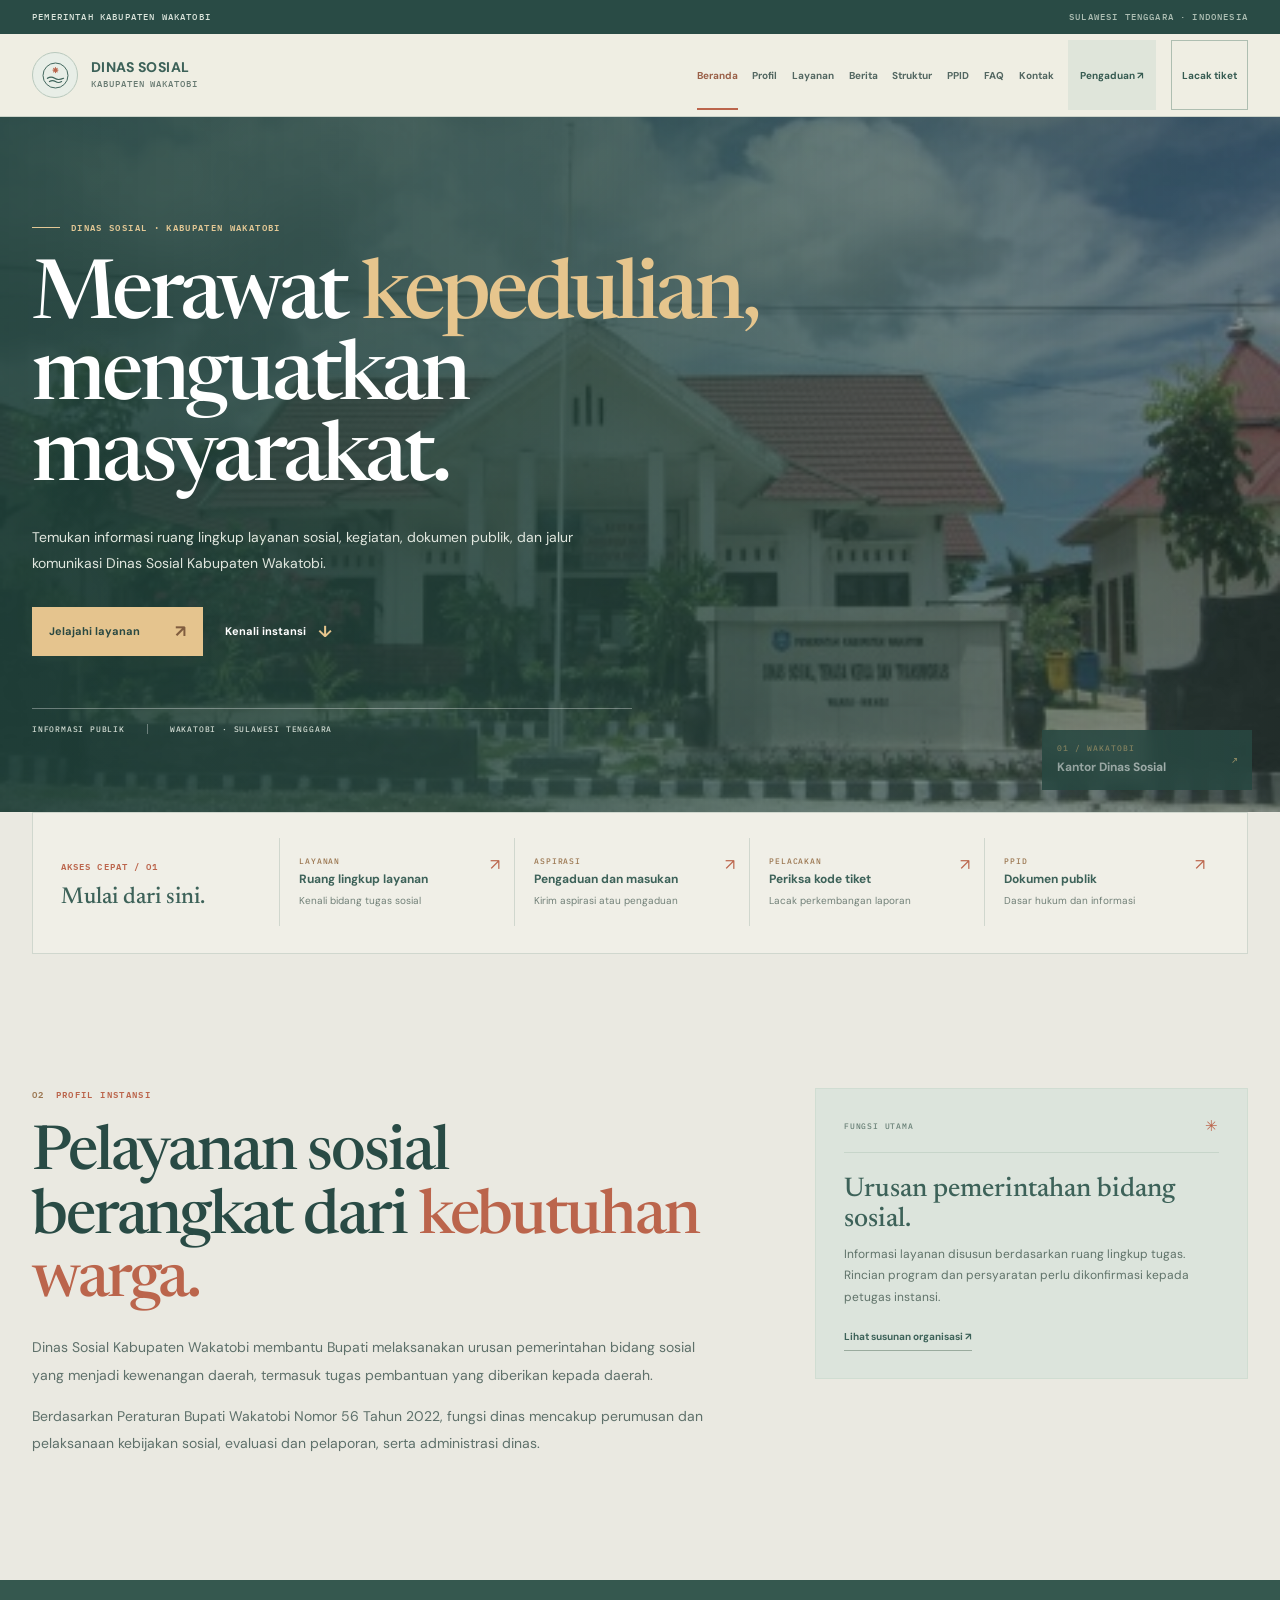
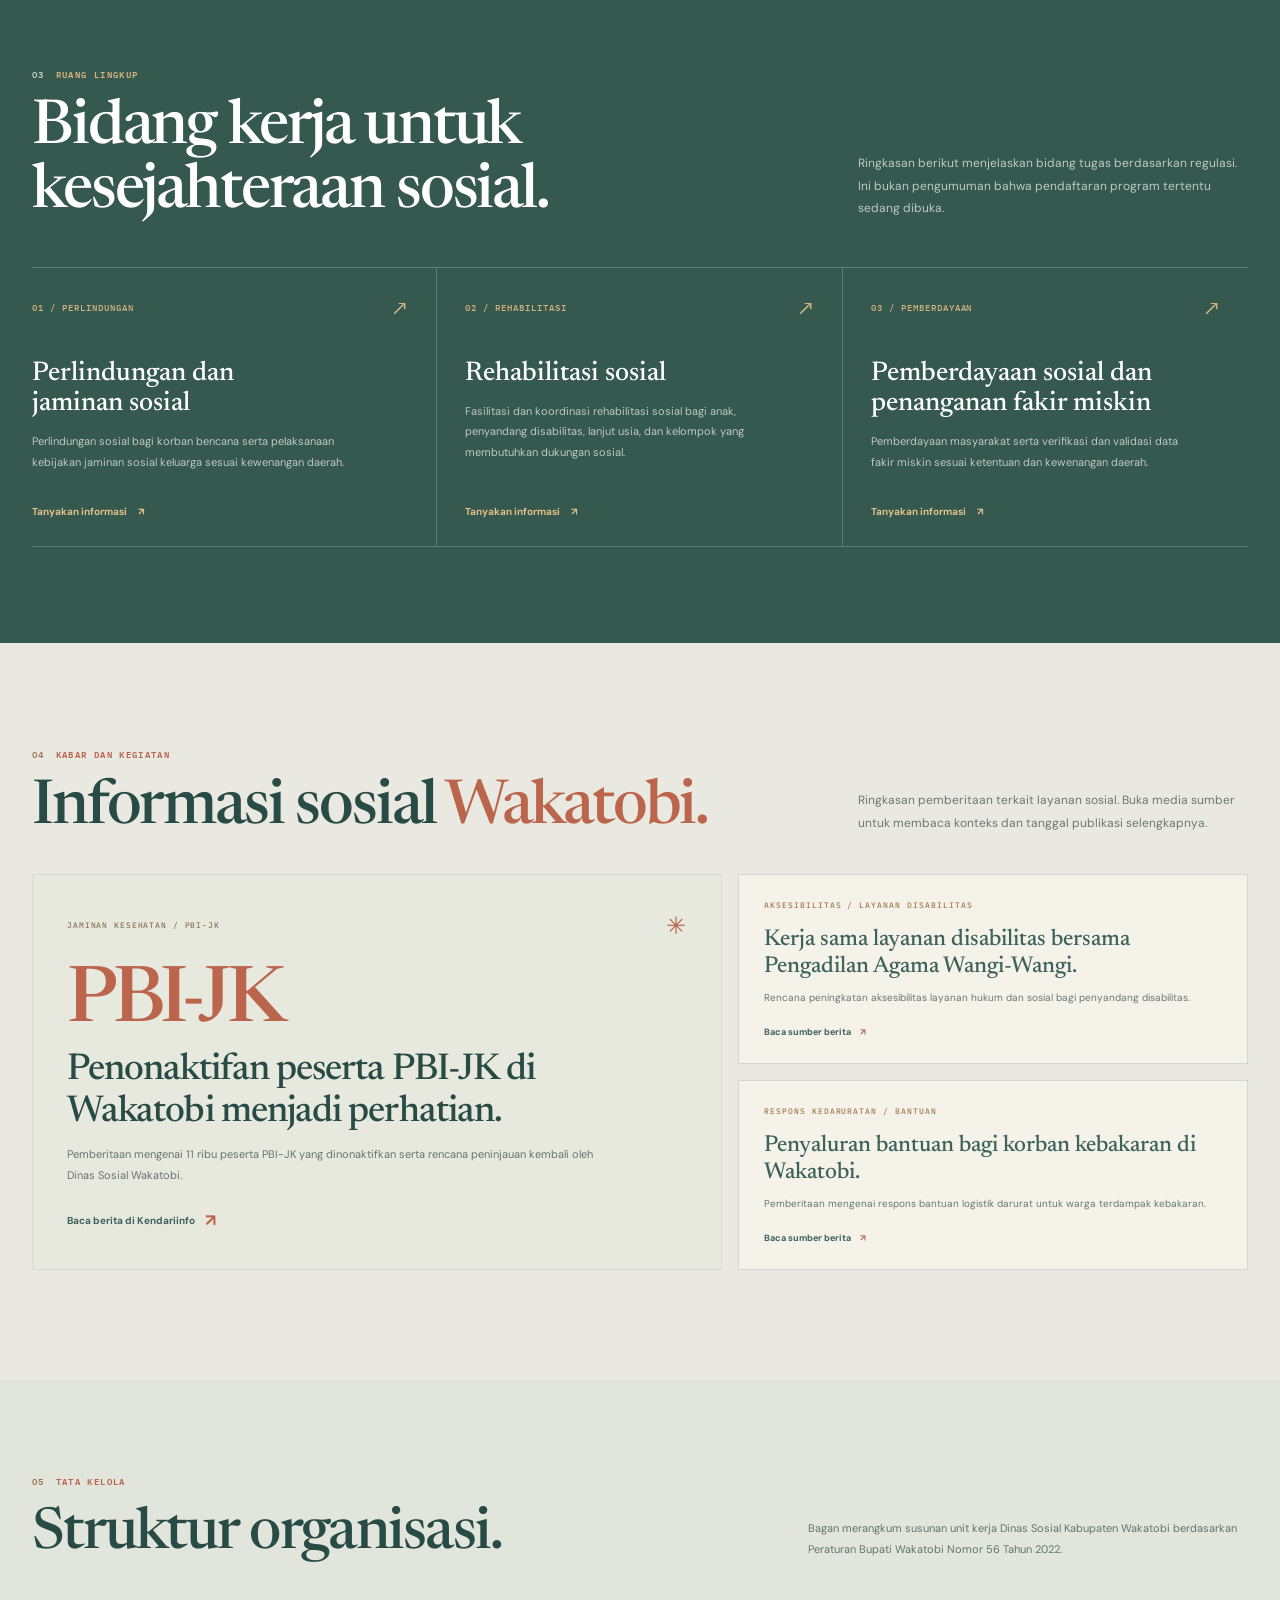
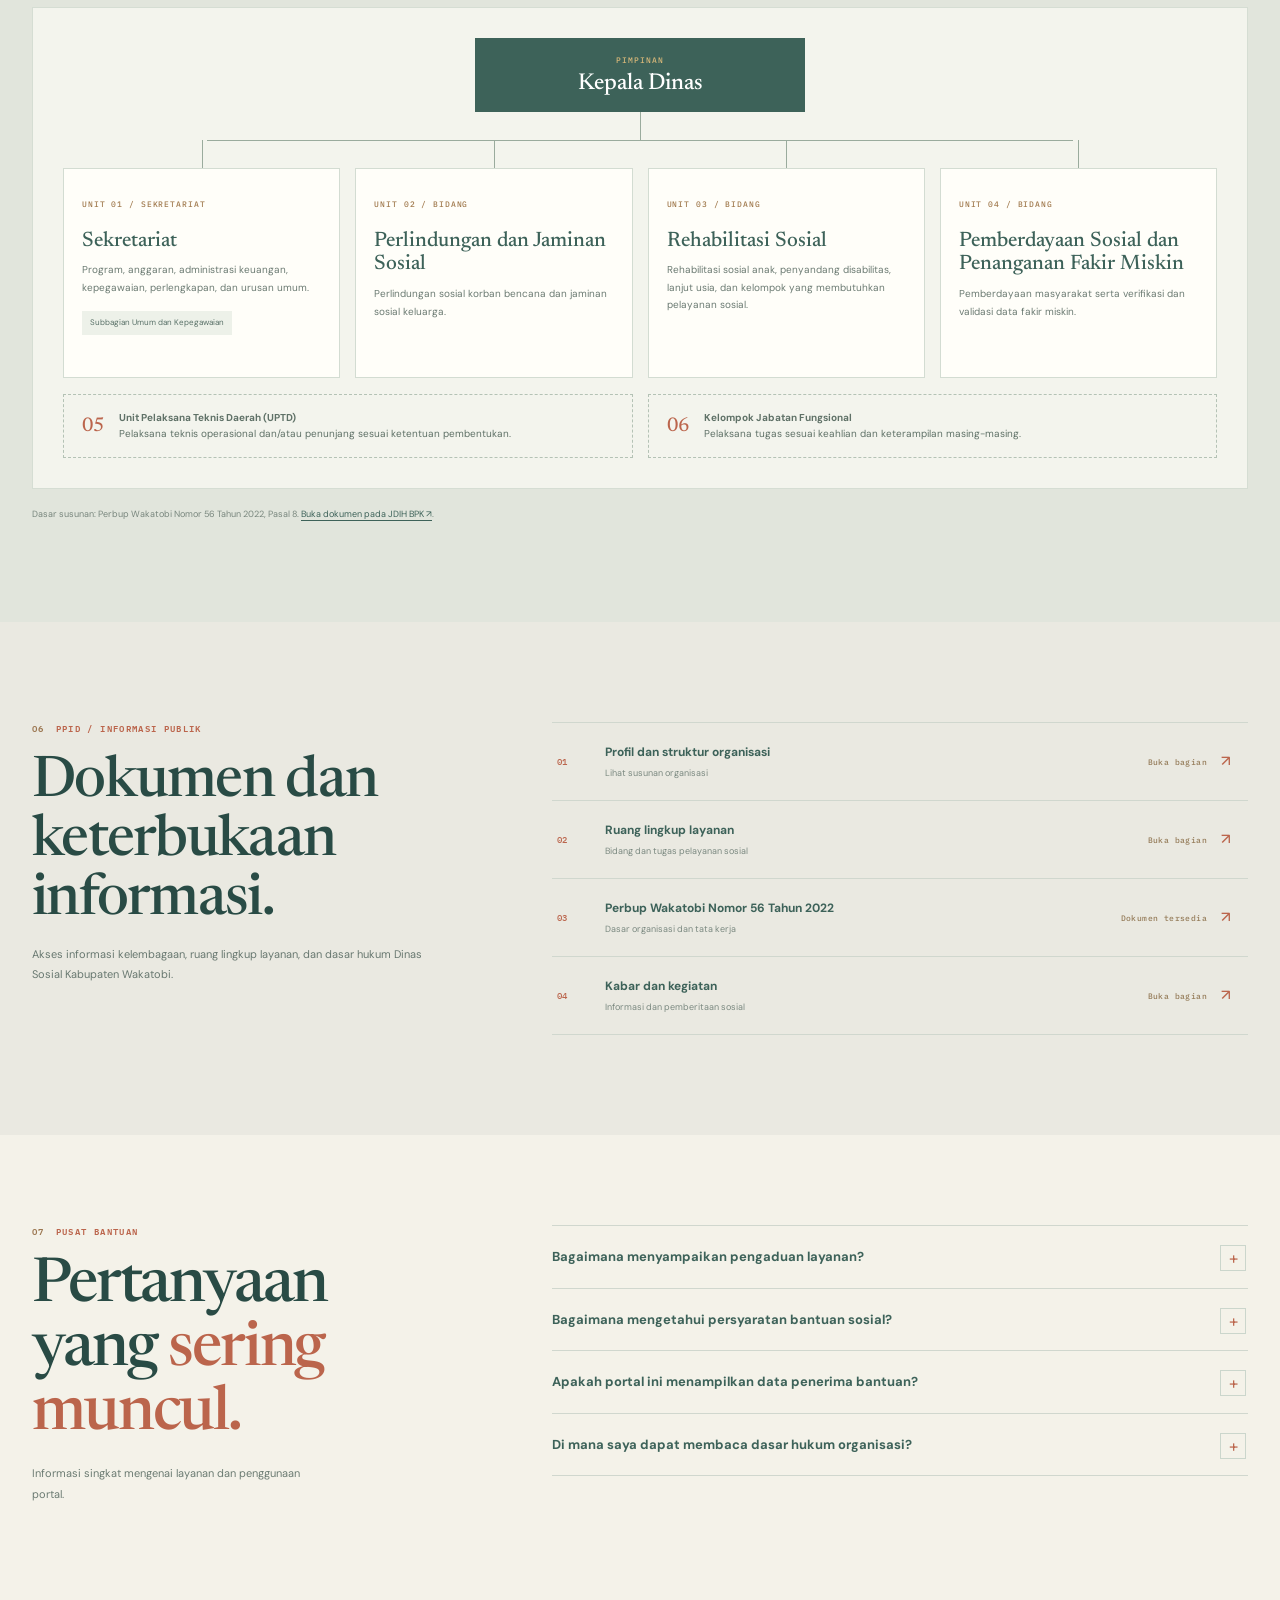
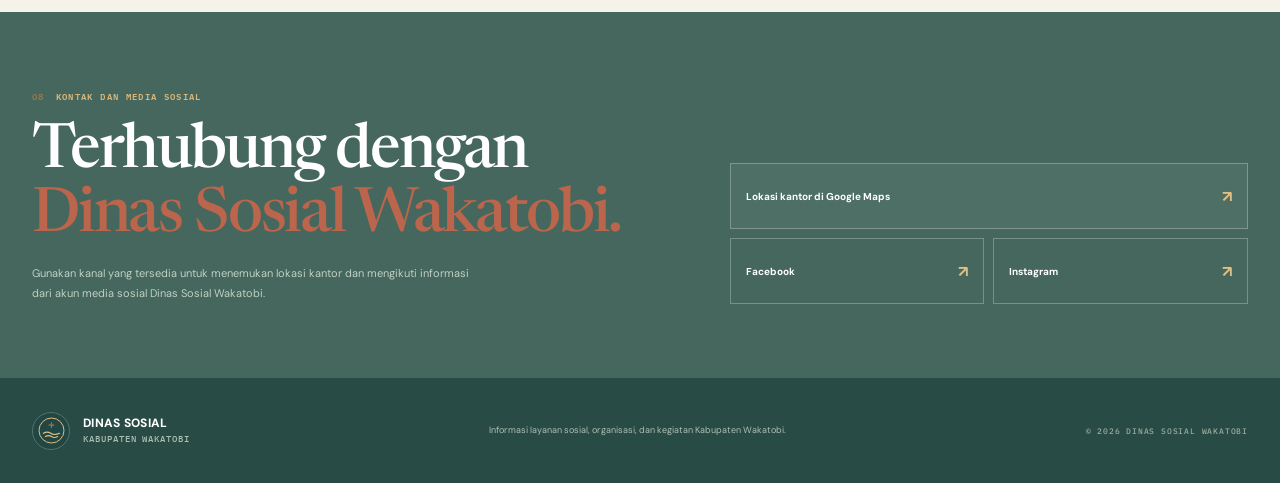
==== commit a62900f6: "Remove remaining disclaimer copy and repair PPID shortcuts" ====
--- a/index.html
+++ b/index.html
@@ -148,7 +148,7 @@
     <div class="section-shell">
       <div class="organization-head">
         <div><div class="section-label"><span class="section-number">05</span> TATA KELOLA</div><h2>Struktur organisasi.</h2></div>
-        <p>Bagan merangkum susunan unit kerja menurut Peraturan Bupati Wakatobi Nomor 56 Tahun 2022. Nama pejabat aktif belum dicantumkan karena memerlukan konfirmasi terbaru.</p>
+        <p>Bagan merangkum susunan unit kerja Dinas Sosial Kabupaten Wakatobi berdasarkan Peraturan Bupati Wakatobi Nomor 56 Tahun 2022.</p>
       </div>
       <div class="org-tree" aria-label="Bagan struktur organisasi Dinas Sosial Kabupaten Wakatobi">
         <div class="org-lead"><small>PIMPINAN</small><strong>Kepala Dinas</strong></div>
@@ -170,12 +170,12 @@
 
   <section class="ppid-section section-shell" id="ppid">
     <div class="ppid-layout">
-      <div class="ppid-intro"><div class="section-label"><span class="section-number">06</span> PPID / INFORMASI PUBLIK</div><h2>Dokumen dan keterbukaan informasi.</h2><p>Dokumen yang sudah dapat dirujuk dipisahkan dari informasi yang masih menunggu verifikasi.</p></div>
+      <div class="ppid-intro"><div class="section-label"><span class="section-number">06</span> PPID / INFORMASI PUBLIK</div><h2>Dokumen dan keterbukaan informasi.</h2><p>Akses informasi kelembagaan, ruang lingkup layanan, dan dasar hukum Dinas Sosial Kabupaten Wakatobi.</p></div>
       <div class="document-list">
-        <a class="document-row" href="#verifikasi"><span>01</span><div><strong>Profil dan struktur organisasi</strong><small>Informasi kelembagaan</small></div><span class="document-status">Menunggu verifikasi</span><b>↗</b></a>
-        <a class="document-row" href="#verifikasi"><span>02</span><div><strong>Standar pelayanan</strong><small>Persyaratan dan prosedur layanan</small></div><span class="document-status">Dokumen belum tersedia</span><b>↗</b></a>
+        <a class="document-row" href="#struktur"><span>01</span><div><strong>Profil dan struktur organisasi</strong><small>Lihat susunan organisasi</small></div><span class="document-status">Buka bagian</span><b>↗</b></a>
+        <a class="document-row" href="#layanan"><span>02</span><div><strong>Ruang lingkup layanan</strong><small>Bidang dan tugas pelayanan sosial</small></div><span class="document-status">Buka bagian</span><b>↗</b></a>
         <a class="document-row" href="https://peraturan.bpk.go.id/Details/279773/perbup-kab-wakatobi-no-56-tahun-2022" target="_blank" rel="noopener noreferrer"><span>03</span><div><strong>Perbup Wakatobi Nomor 56 Tahun 2022</strong><small>Dasar organisasi dan tata kerja</small></div><span class="document-status">Dokumen tersedia</span><b>↗</b></a>
-        <a class="document-row" href="#verifikasi"><span>04</span><div><strong>Laporan dan publikasi</strong><small>Informasi kinerja dan kegiatan</small></div><span class="document-status">Menunggu persetujuan</span><b>↗</b></a>
+        <a class="document-row" href="#informasi"><span>04</span><div><strong>Kabar dan kegiatan</strong><small>Informasi dan pemberitaan sosial</small></div><span class="document-status">Buka bagian</span><b>↗</b></a>
       </div>
     </div>
   </section>
@@ -184,7 +184,7 @@
     <div class="section-shell faq-layout">
       <div class="faq-intro"><div class="section-label"><span class="section-number">07</span> PUSAT BANTUAN</div><h2>Pertanyaan yang <em>sering muncul.</em></h2><p>Informasi singkat mengenai layanan dan penggunaan portal.</p></div>
       <div class="faq-list">
-        <details><summary>Apakah formulir pengaduan online merupakan kanal resmi?</summary><p>Halaman pengaduan pada portal ini masih berupa prototype. Untuk pengaduan resmi, gunakan SP4N-LAPOR! atau konfirmasikan kanal yang berlaku kepada instansi.</p></details>
+        <details><summary>Bagaimana menyampaikan pengaduan layanan?</summary><p>Pengaduan layanan publik dapat disampaikan melalui SP4N-LAPOR! dengan memilih instansi tujuan yang sesuai.</p></details>
         <details><summary>Bagaimana mengetahui persyaratan bantuan sosial?</summary><p>Persyaratan dan jadwal berbeda menurut program. Konfirmasikan informasi terbaru kepada Dinas Sosial sebelum menyiapkan dokumen.</p></details>
         <details><summary>Apakah portal ini menampilkan data penerima bantuan?</summary><p>Tidak. Portal ini tidak menyediakan pencarian data pribadi penerima bantuan dan tidak meminta NIK, nomor KK, atau dokumen identitas.</p></details>
         <details><summary>Di mana saya dapat membaca dasar hukum organisasi?</summary><p>Peraturan Bupati Wakatobi Nomor 56 Tahun 2022 dapat dibuka melalui tautan JDIH BPK pada bagian PPID.</p></details>
@@ -209,7 +209,7 @@
 <footer class="site-footer">
   <div class="footer-main">
     <a class="identity footer-identity" href="#beranda"><span class="identity-emblem" aria-hidden="true"><svg viewBox="0 0 36 36" fill="none"><circle cx="18" cy="18" r="15.5" stroke="currentColor" stroke-width="1.2"/><path d="M8 21.5c3.1-2.2 5.8-2.2 9 0s5.9 2.2 11 0M10.5 25.5c2.7-1.6 5-1.6 7.5 0s4.9 1.6 7.5 0" stroke="currentColor" stroke-width="1.5" stroke-linecap="round"/><path d="M18 8.2v6.2m-3.1-3.1H21" stroke="#bb654c" stroke-width="1.35" stroke-linecap="round"/></svg></span><span class="identity-copy"><strong>DINAS SOSIAL</strong><small>Kabupaten Wakatobi</small></span></a>
-    <p>Portal informasi publik · Konten perlu diverifikasi oleh instansi sebelum dipublikasikan sebagai informasi resmi.</p>
+    <p>Informasi layanan sosial, organisasi, dan kegiatan Kabupaten Wakatobi.</p>
     <span>© <span id="year">2026</span> DINAS SOSIAL WAKATOBI</span>
   </div>
 </footer>
--- a/css/home.css
+++ b/css/home.css
@@ -279,7 +279,6 @@
  .org-support article{align-items:flex-start}
 }
 
-.verification-note{padding:18px 0;color:#718078;font-size:10px;line-height:1.8}
 @media(max-width:760px){.org-lead{width:calc(100% - 7px);margin-left:7px}.org-stem{margin-left:7px}}
 @media(prefers-reduced-motion:reduce){
  html{scroll-behavior:auto}
@@ -359,3 +358,38 @@
  .hero{min-height:570px;padding-top:65px}
  .hero-foot{gap:9px;font-size:7px}
 }
+
+
+/* Navigation shortcuts */
+html{scroll-padding-top:132px}
+.site-header{position:sticky;top:0;z-index:80}
+.header-main{display:flex;align-items:center;gap:clamp(14px,2vw,28px)}
+.site-nav{display:flex;align-items:center;justify-content:flex-end;flex:1;min-width:0;width:auto;min-height:70px;margin:0;gap:clamp(9px,1.15vw,17px);border:0}
+.site-nav a{min-height:70px;white-space:nowrap;font-size:10px}
+.site-nav .nav-strong{margin-left:0;padding:0 12px;background:#dfe5da;color:#365b51}
+.site-nav .nav-track{padding:0 10px;border:1px solid #aebeb1;color:#365b51}
+.site-nav .nav-track:after{display:none}
+.site-nav a:hover,.site-nav a.is-active{color:#9a6048}
+@media(max-width:1050px){
+ .header-main{gap:13px}
+ .site-nav{gap:10px}
+ .site-nav a{font-size:9px}
+}
+@media(max-width:900px){
+ .header-main{width:var(--page);padding:10px 0 0;display:flex;flex-wrap:wrap;gap:6px 14px}
+ .site-nav{order:2;display:flex;flex:0 0 100%;width:100%;min-height:46px;margin:0;justify-content:flex-start;gap:19px;overflow-x:auto;overflow-y:hidden;scrollbar-width:none;border-top:1px solid #d0d7ce}
+ .site-nav::-webkit-scrollbar{display:none}
+ .site-nav a{min-height:44px;font-size:10px}
+ .site-nav .nav-strong{padding:0 11px}
+ .site-nav .nav-track{padding:0 10px}
+}
+@media(max-width:760px){
+ html{scroll-padding-top:116px}
+ .header-main{min-height:0;padding-top:9px}
+ .site-nav{display:flex!important;grid-template-columns:none;padding:0;gap:18px;background:transparent}
+ .site-nav a{display:inline-flex;flex:none;min-height:43px;font-size:9px}
+}
+@media(max-width:430px){
+ .site-nav{gap:16px}
+ .site-nav a{font-size:9px}
+}
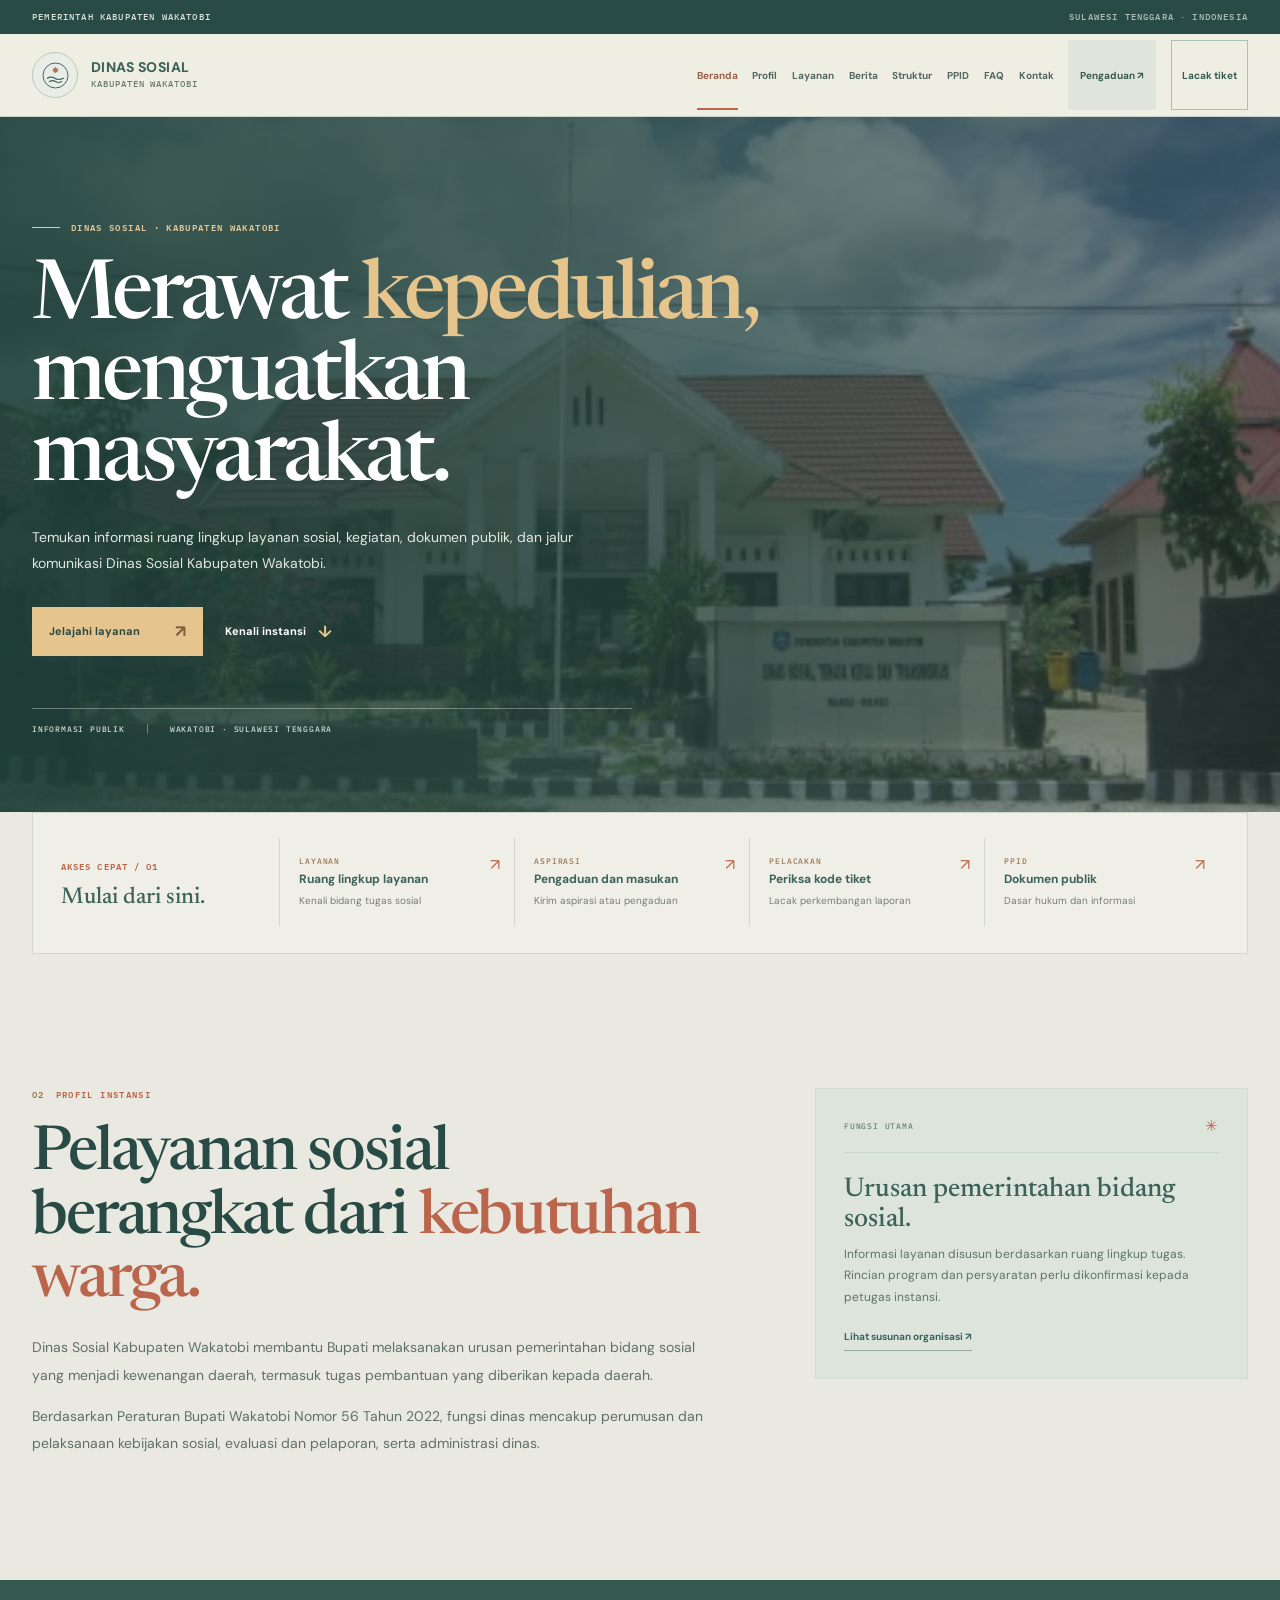
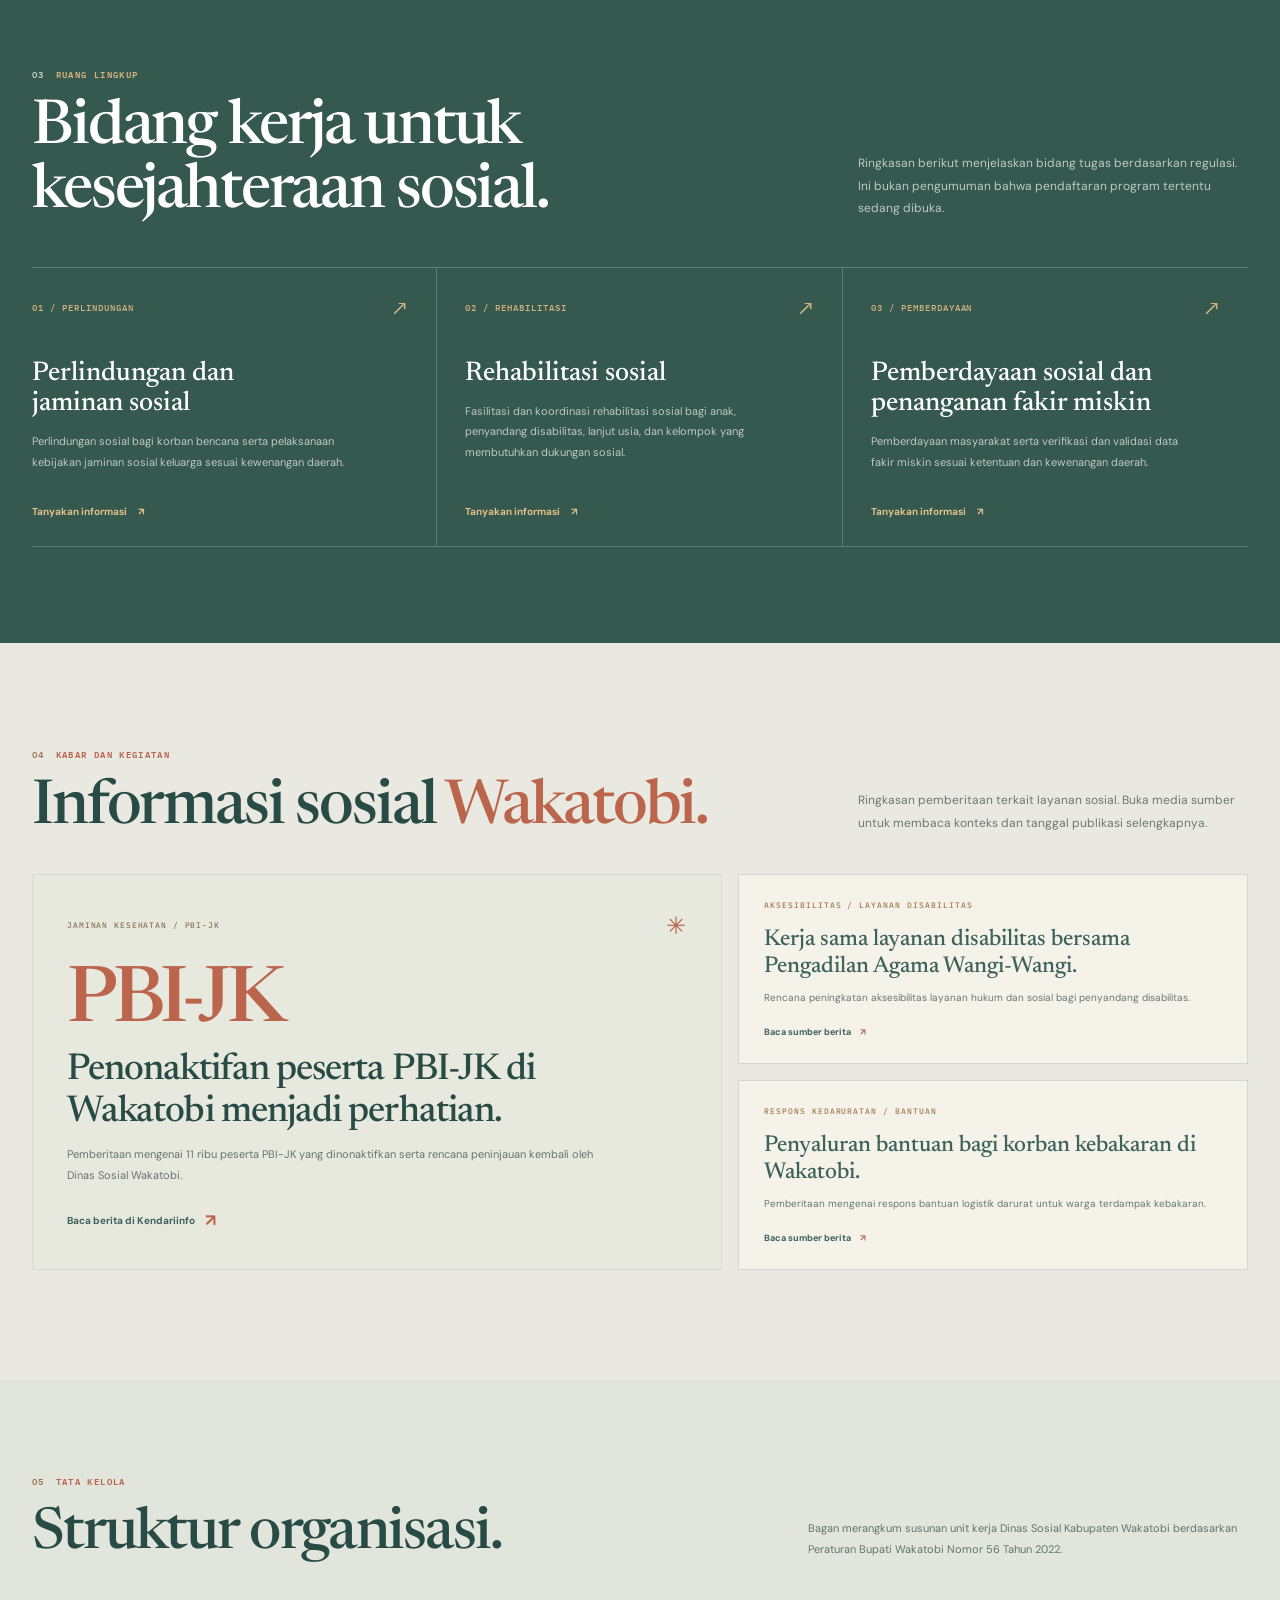
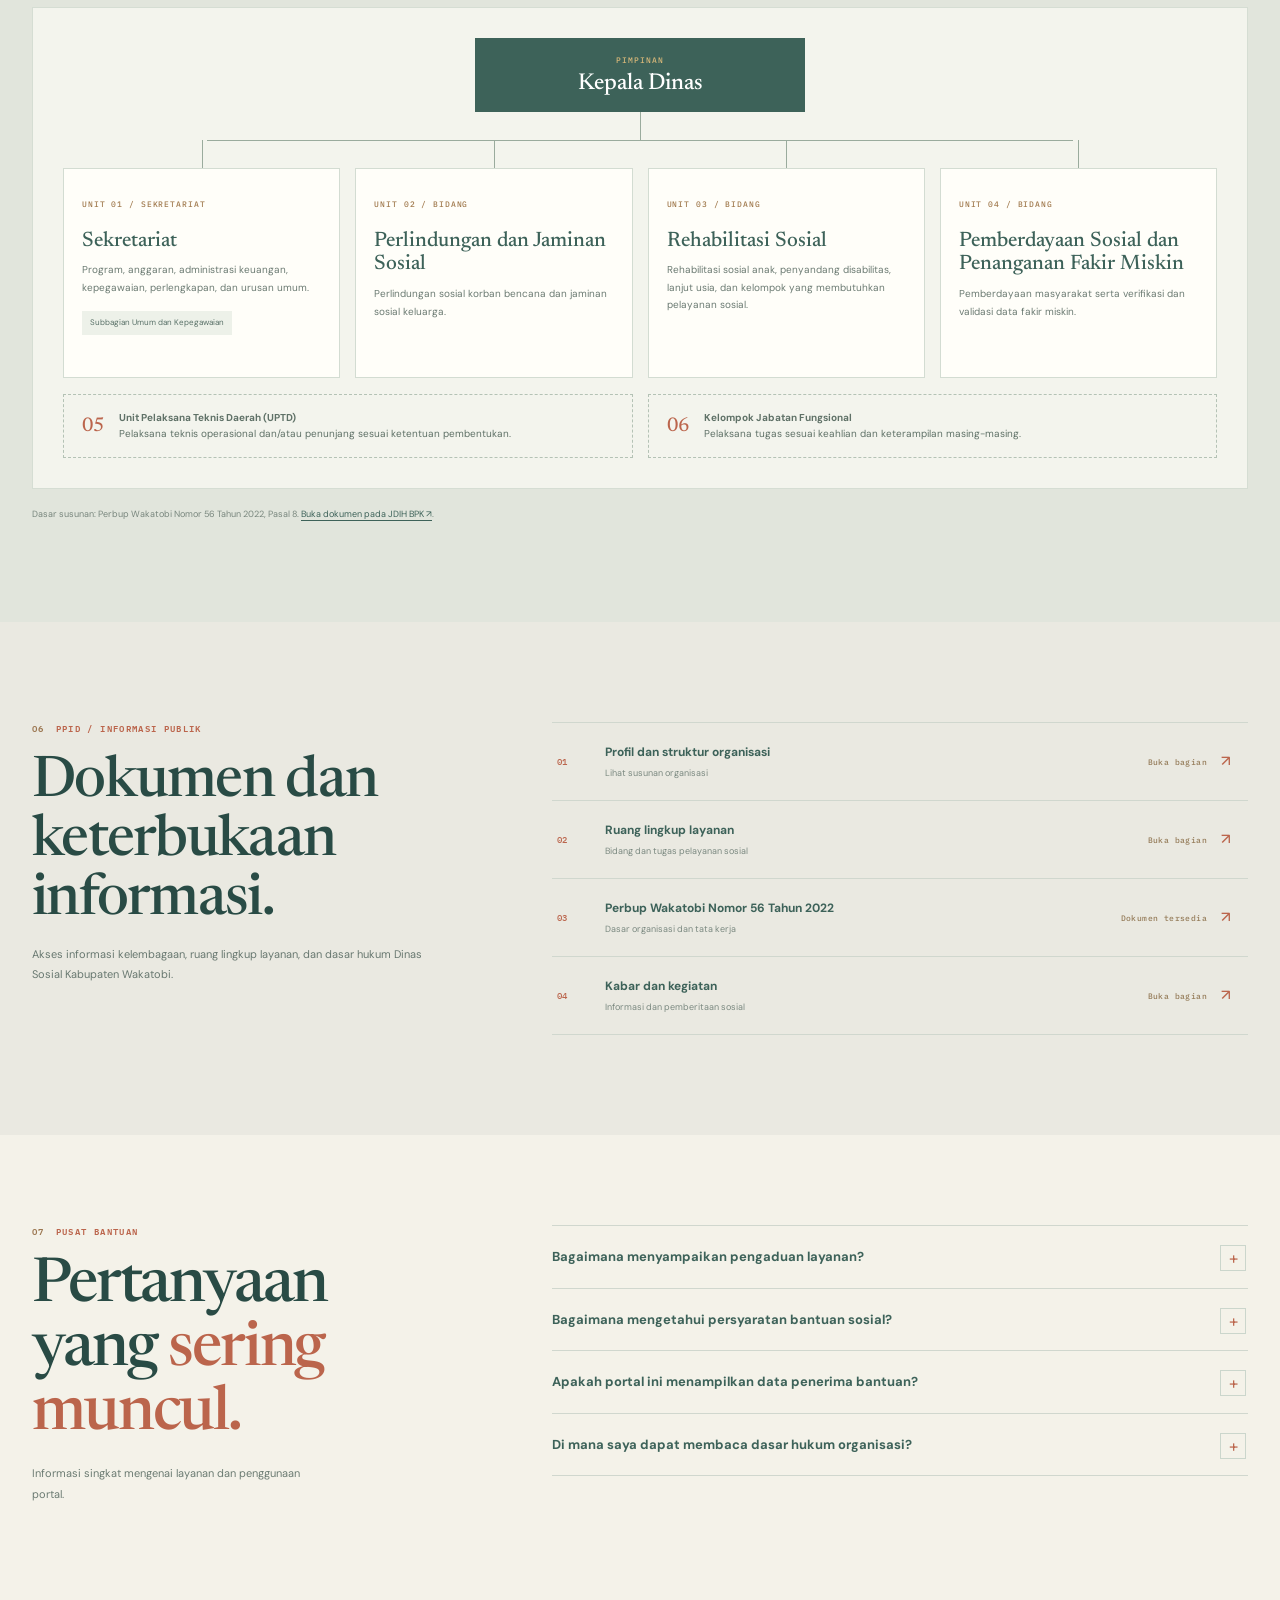
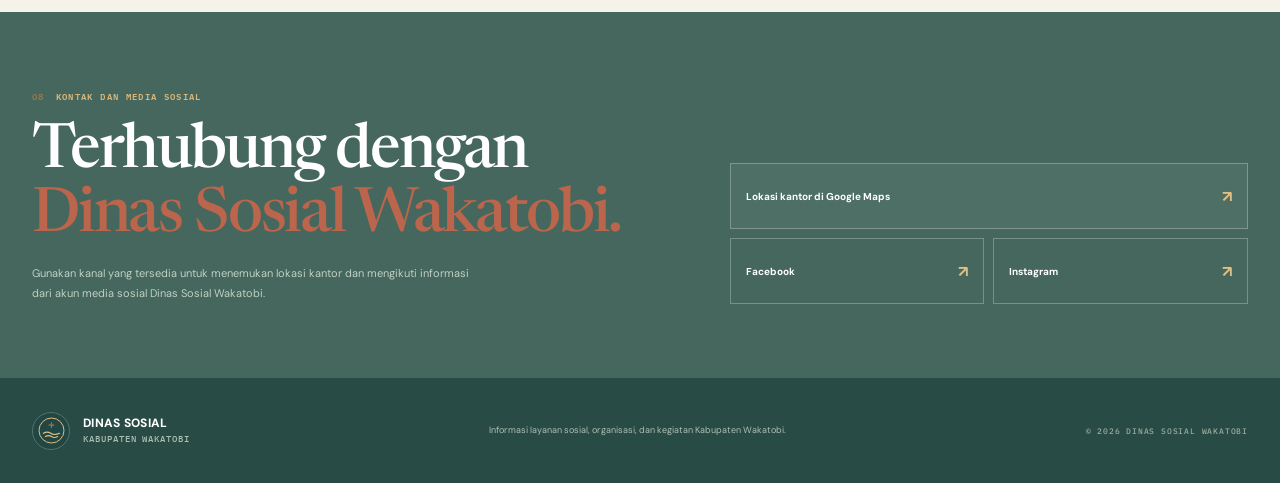
==== commit 549b717f: "Remove leftover hero photo caption" ====
--- a/index.html
+++ b/index.html
@@ -54,7 +54,6 @@
     </div>
     <figure class="hero-photo">
       <img src="dinsos-dari-depan.jpg" alt="Tampak depan kantor Dinas Sosial Kabupaten Wakatobi" fetchpriority="high">
-      <figcaption class="photo-caption"><div><small>01 / WAKATOBI</small><strong>Kantor Dinas Sosial</strong></div><span>↗</span></figcaption>
     </figure>
   </section>
 
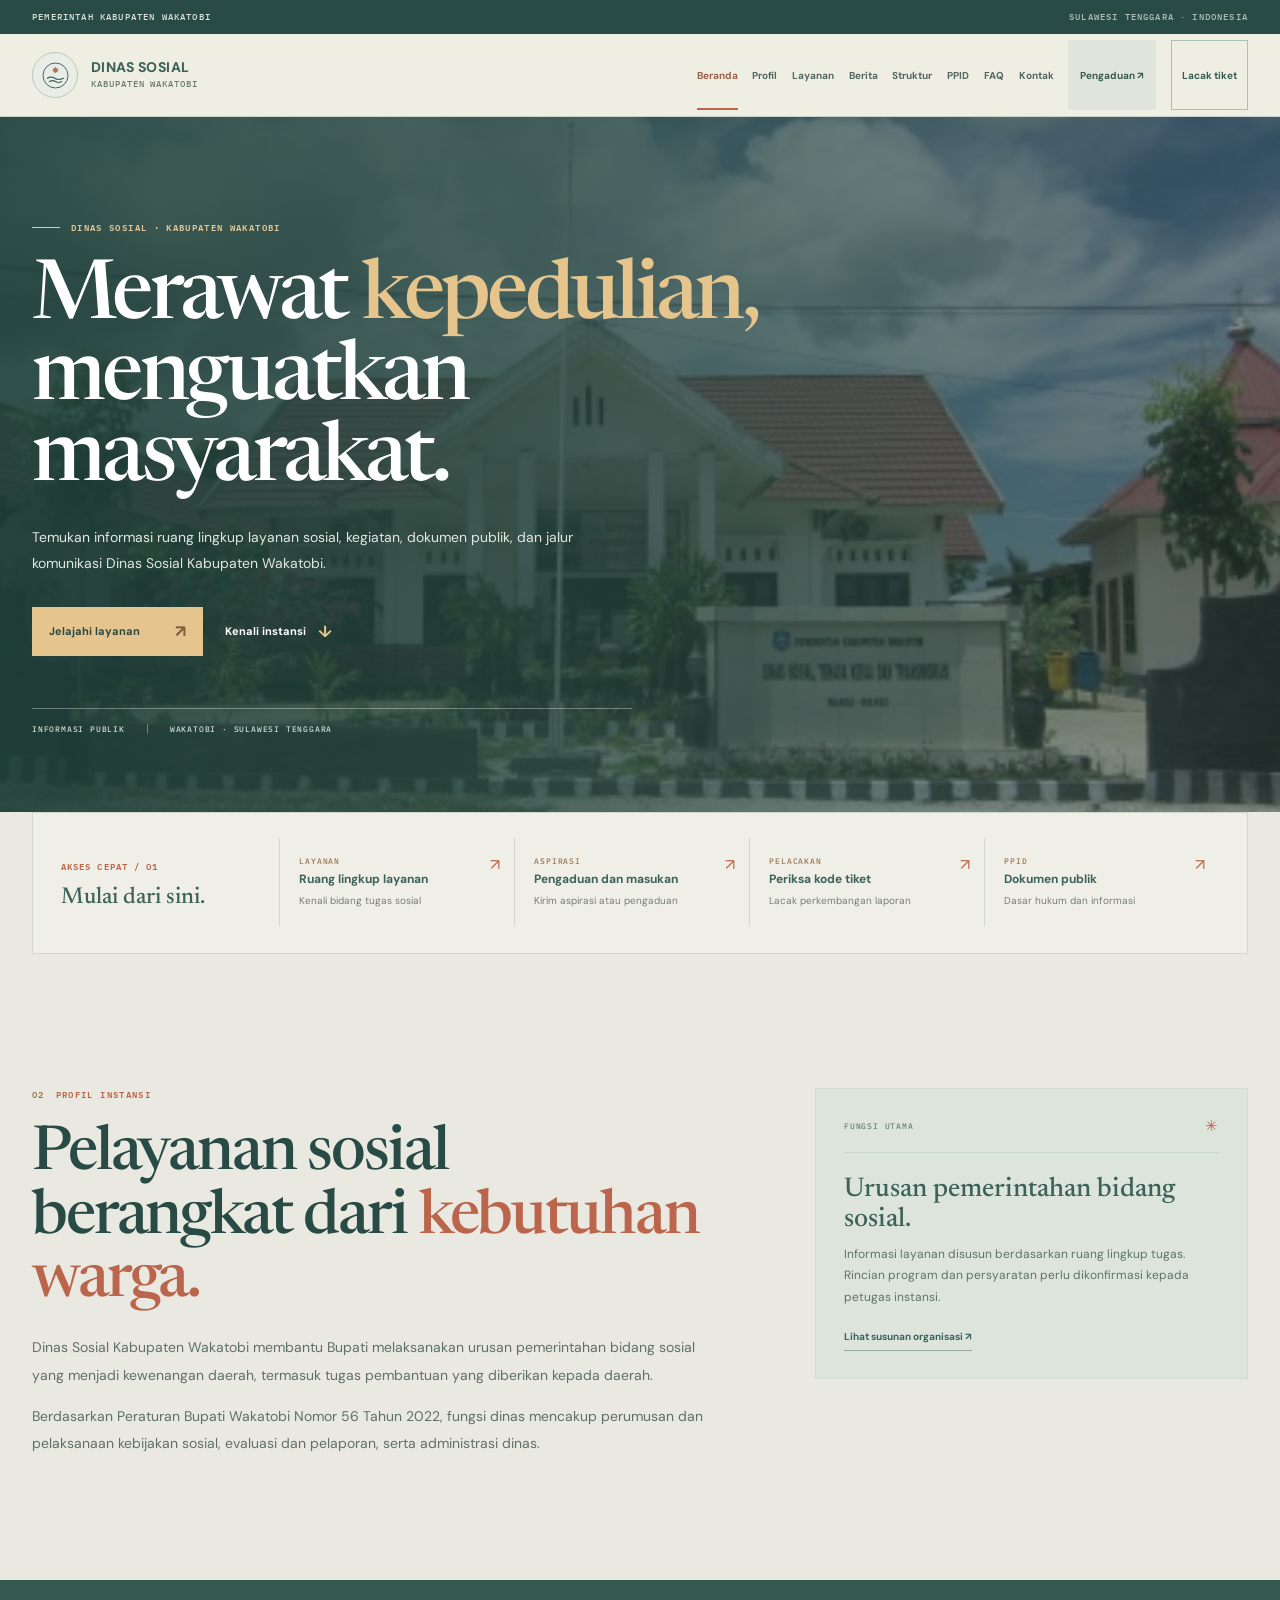
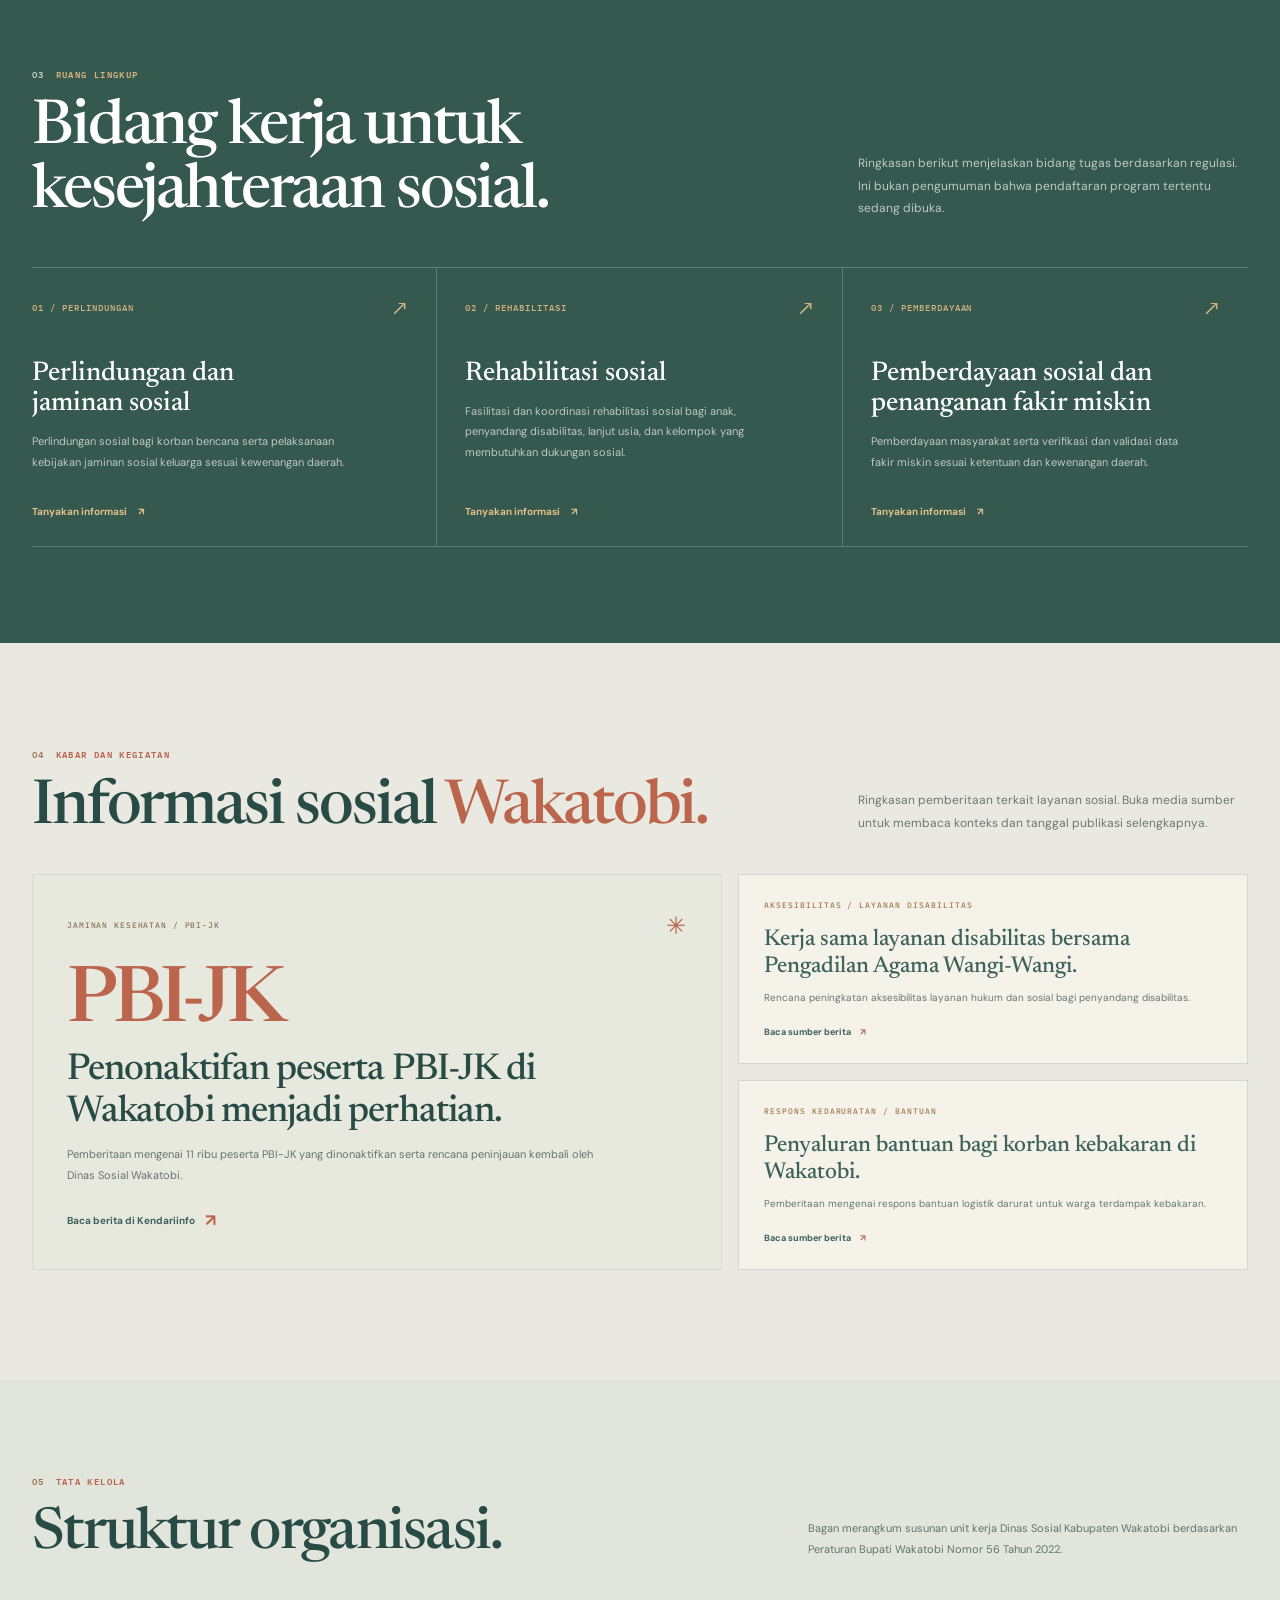
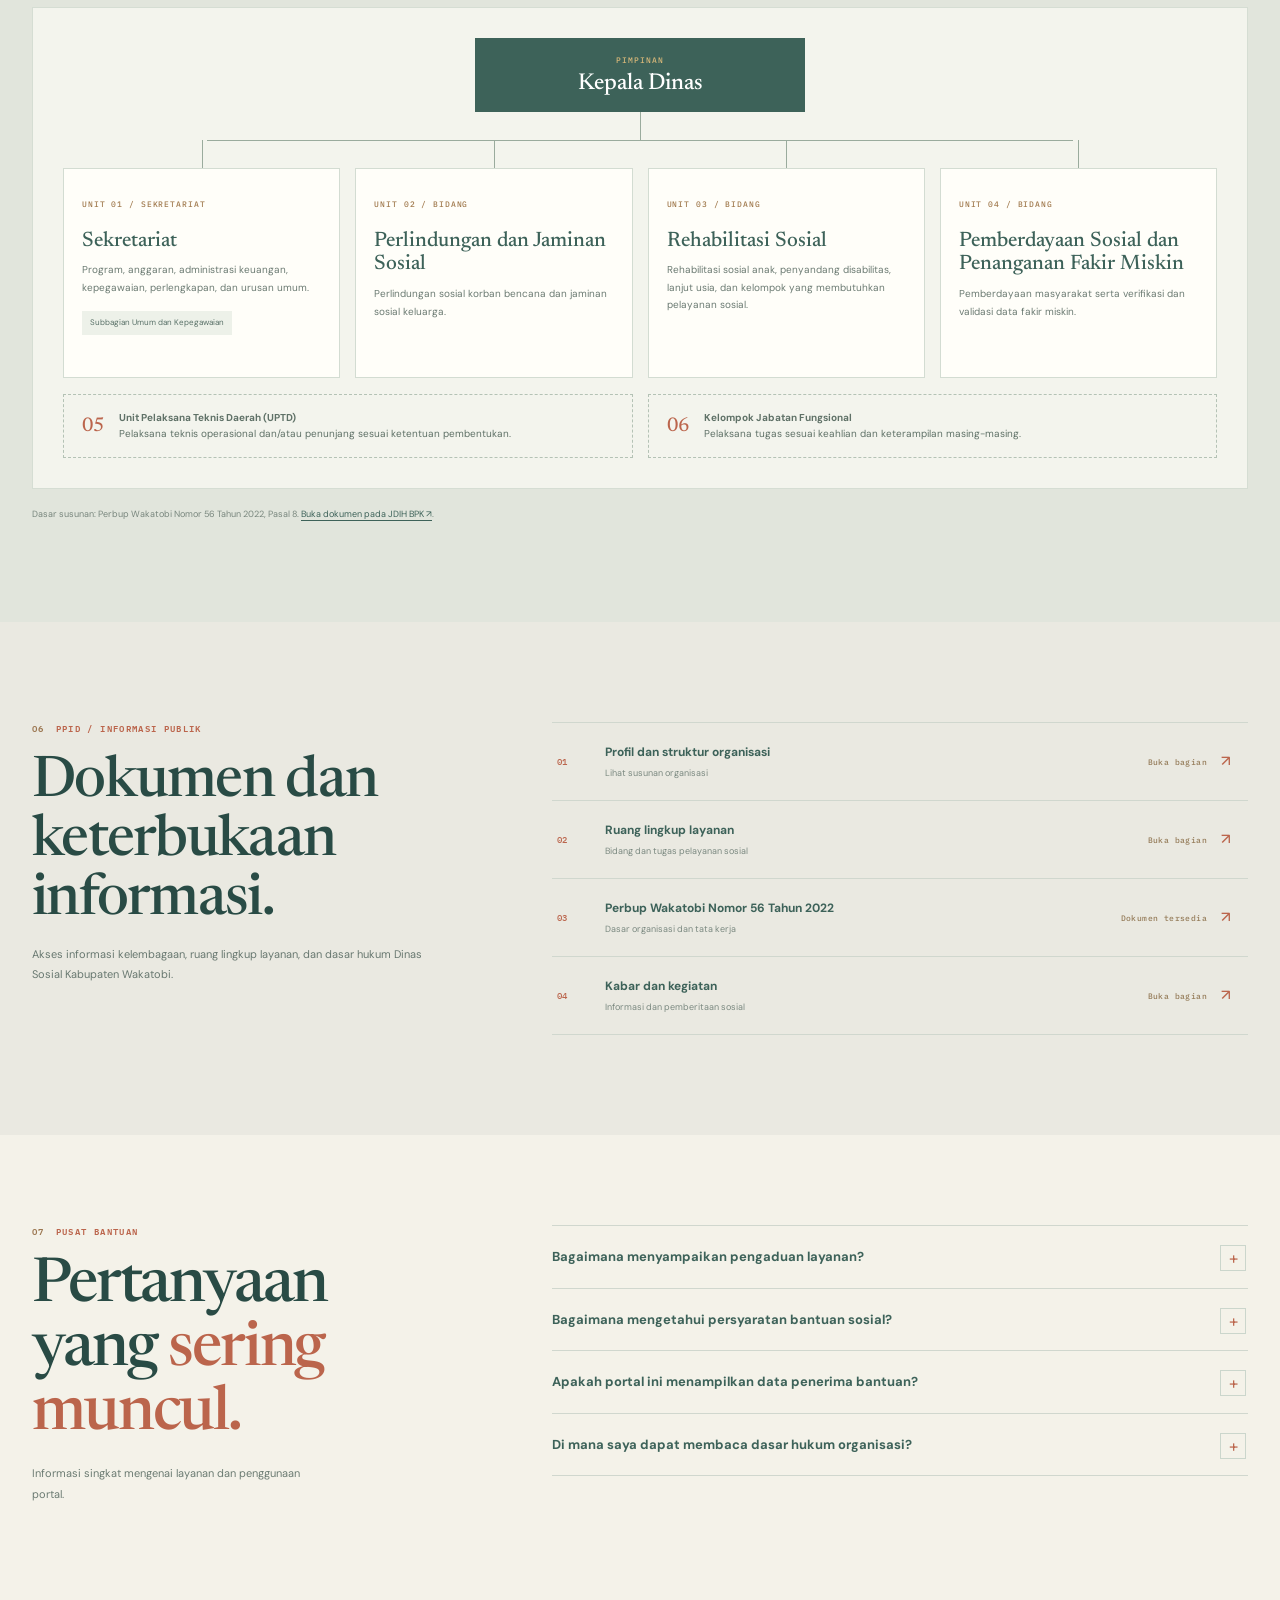
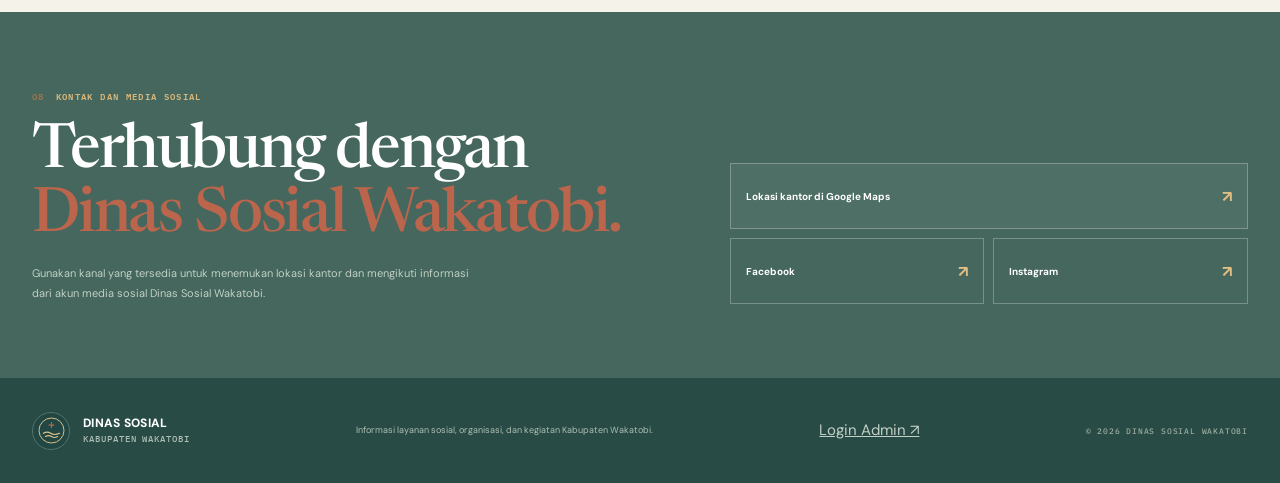
==== commit 0aee2c30: "Add admin login shortcut to homepage footer" ====
--- a/index.html
+++ b/index.html
@@ -209,6 +209,7 @@
   <div class="footer-main">
     <a class="identity footer-identity" href="#beranda"><span class="identity-emblem" aria-hidden="true"><svg viewBox="0 0 36 36" fill="none"><circle cx="18" cy="18" r="15.5" stroke="currentColor" stroke-width="1.2"/><path d="M8 21.5c3.1-2.2 5.8-2.2 9 0s5.9 2.2 11 0M10.5 25.5c2.7-1.6 5-1.6 7.5 0s4.9 1.6 7.5 0" stroke="currentColor" stroke-width="1.5" stroke-linecap="round"/><path d="M18 8.2v6.2m-3.1-3.1H21" stroke="#bb654c" stroke-width="1.35" stroke-linecap="round"/></svg></span><span class="identity-copy"><strong>DINAS SOSIAL</strong><small>Kabupaten Wakatobi</small></span></a>
     <p>Informasi layanan sosial, organisasi, dan kegiatan Kabupaten Wakatobi.</p>
+    <a class="footer-admin-link" href="/akses-pengelola-6f2c9b8d41e7">Login Admin ↗</a>
     <span>© <span id="year">2026</span> DINAS SOSIAL WAKATOBI</span>
   </div>
 </footer>
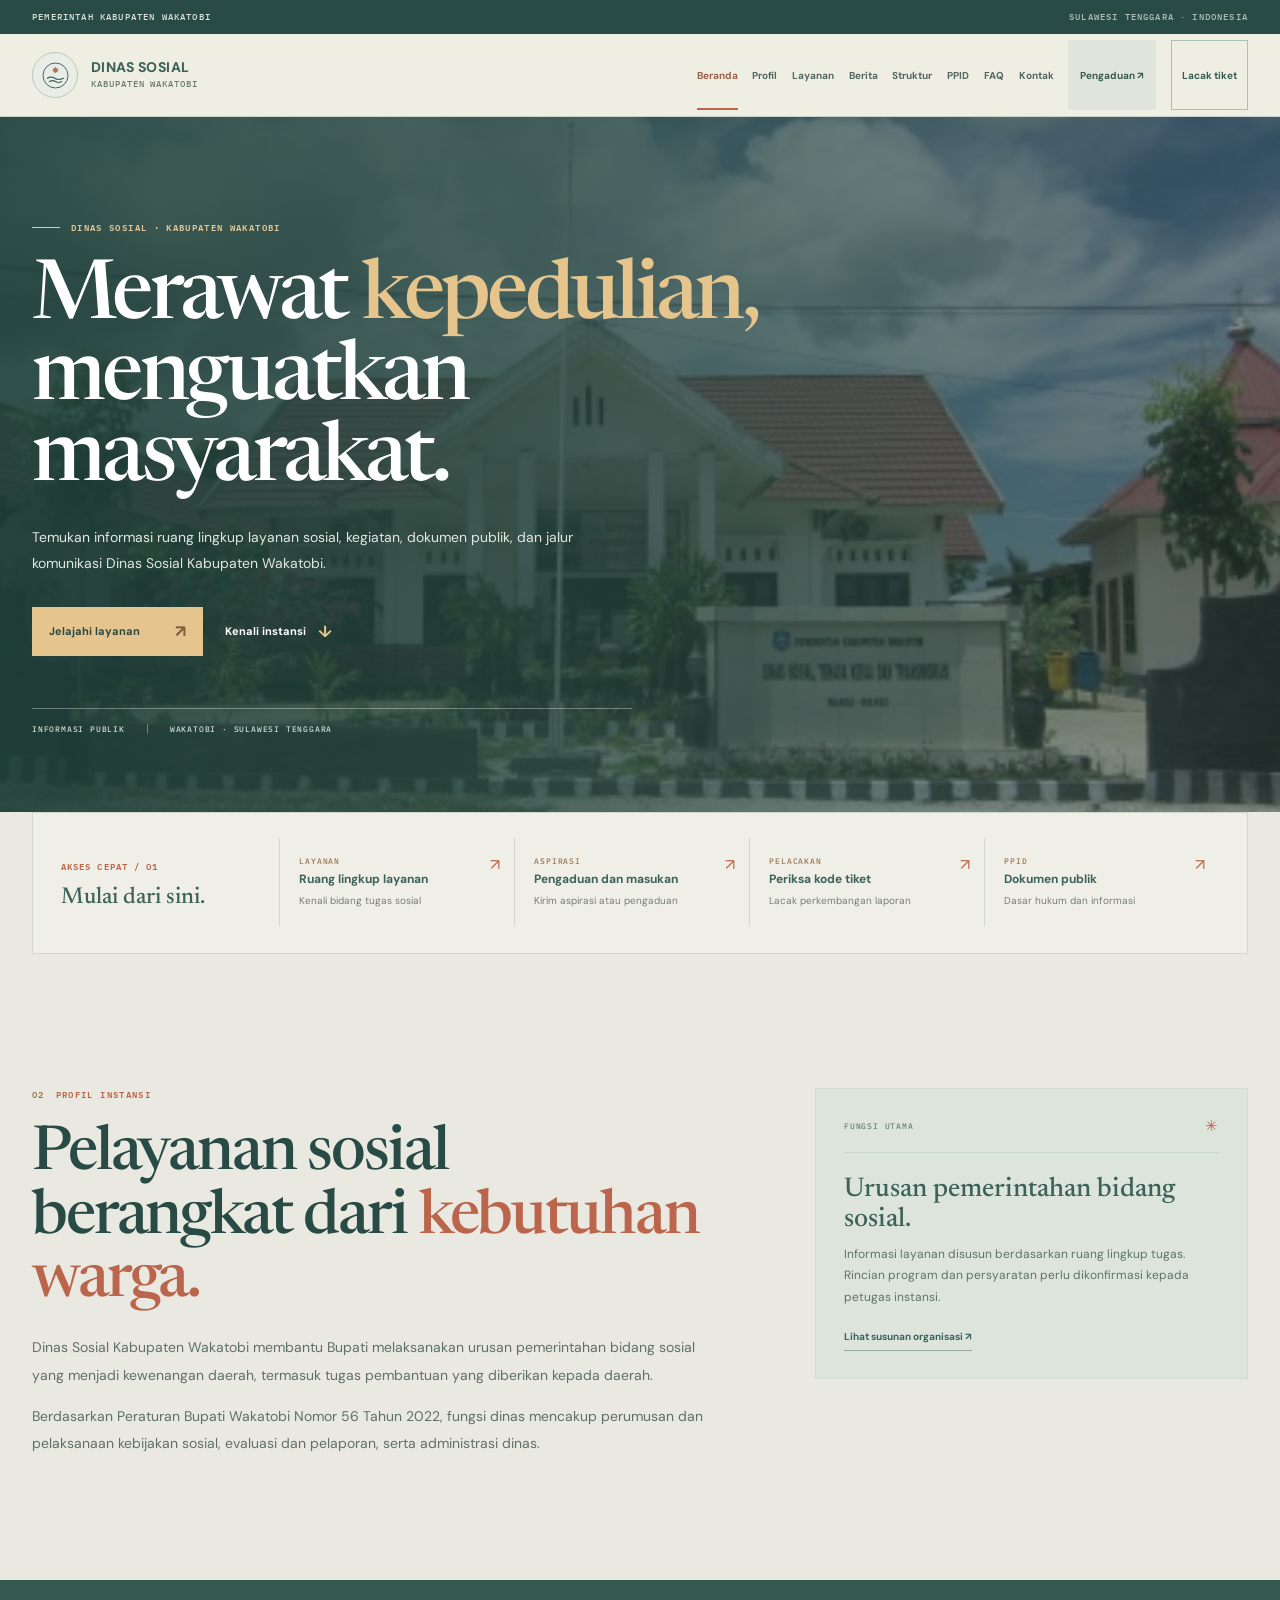
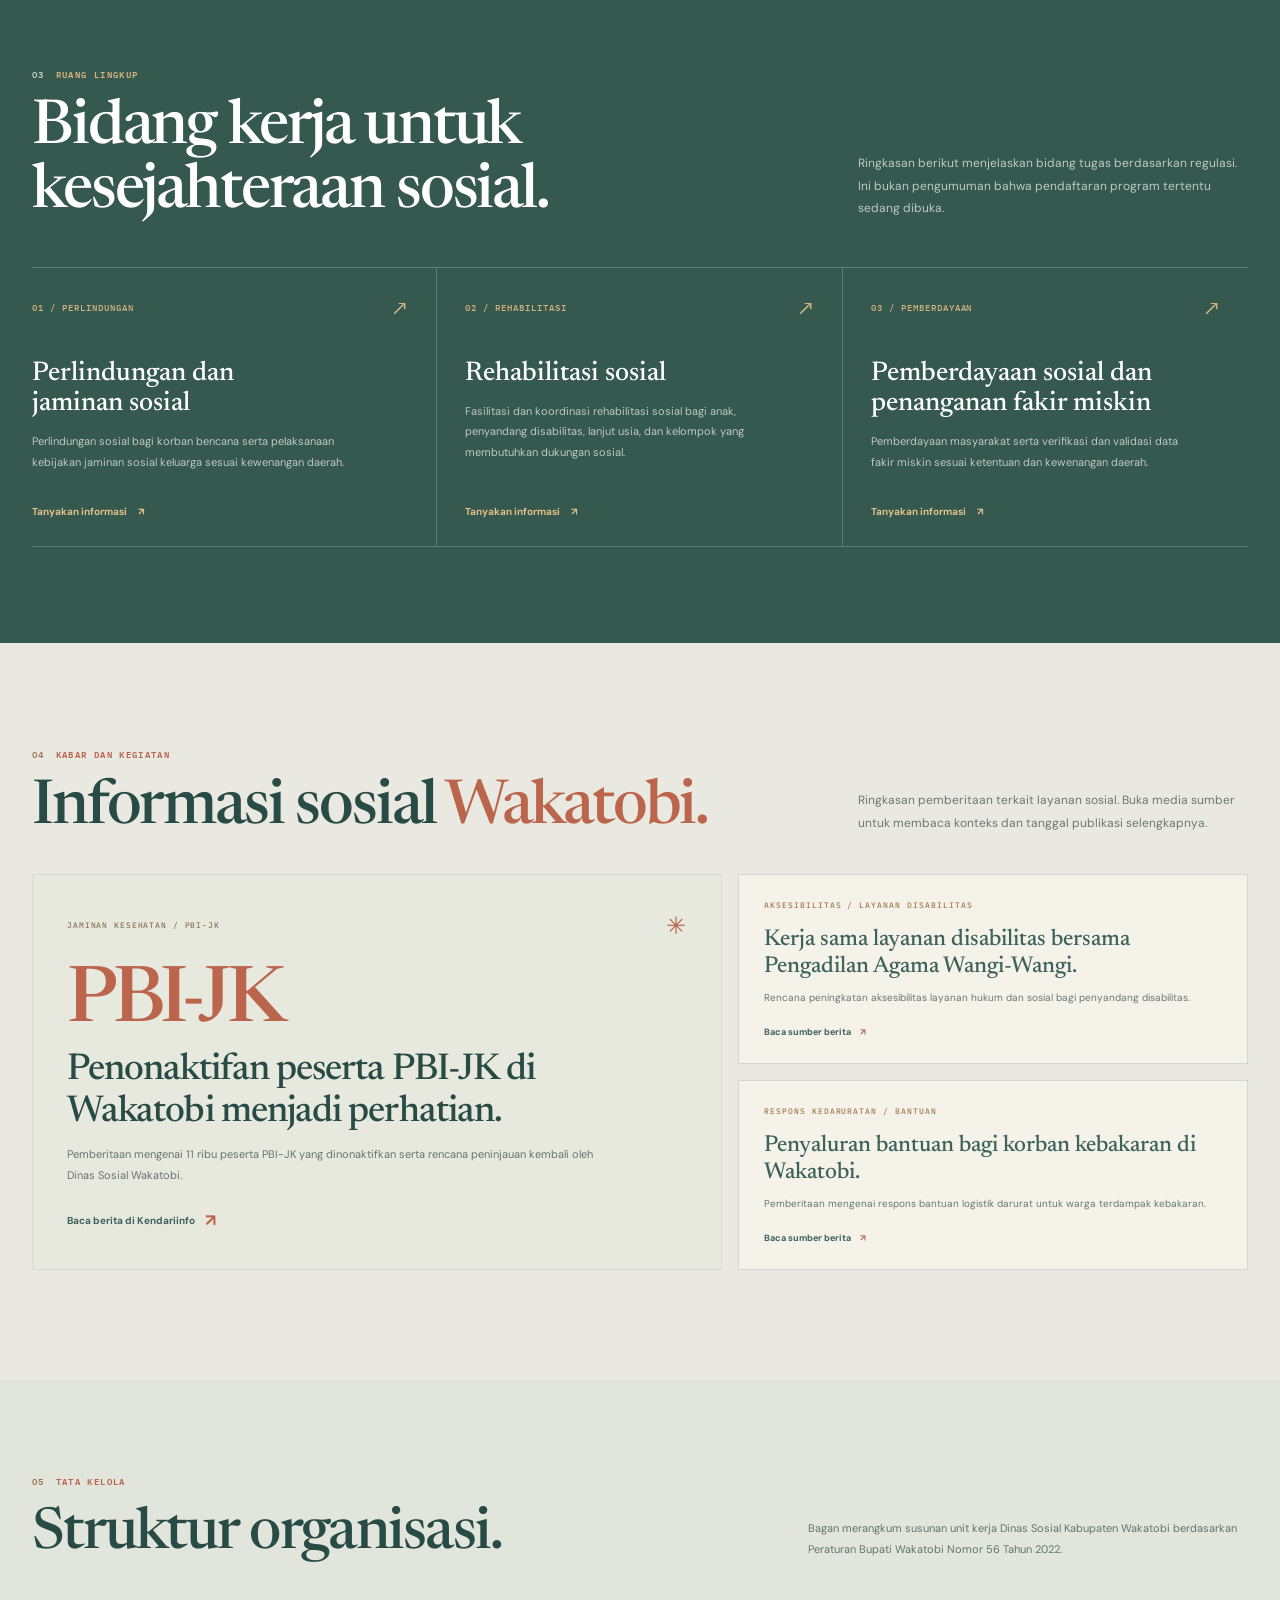
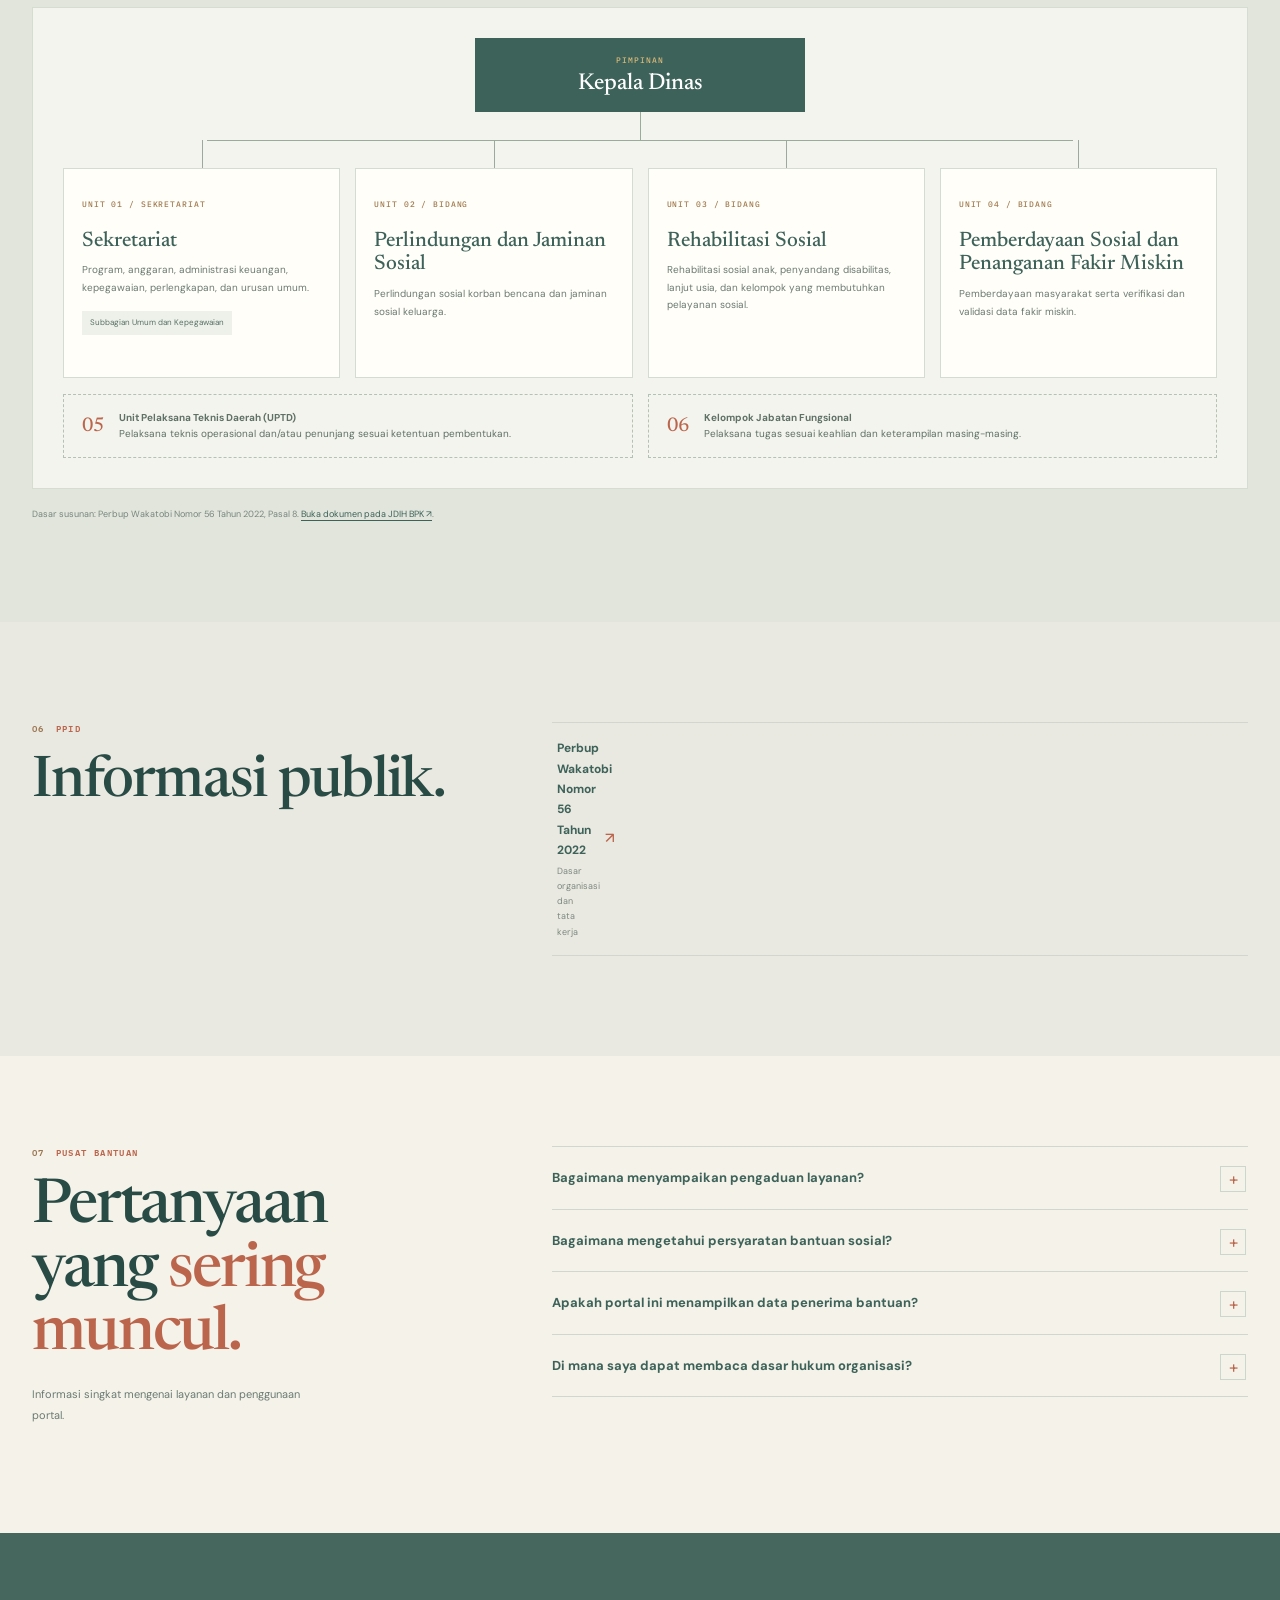
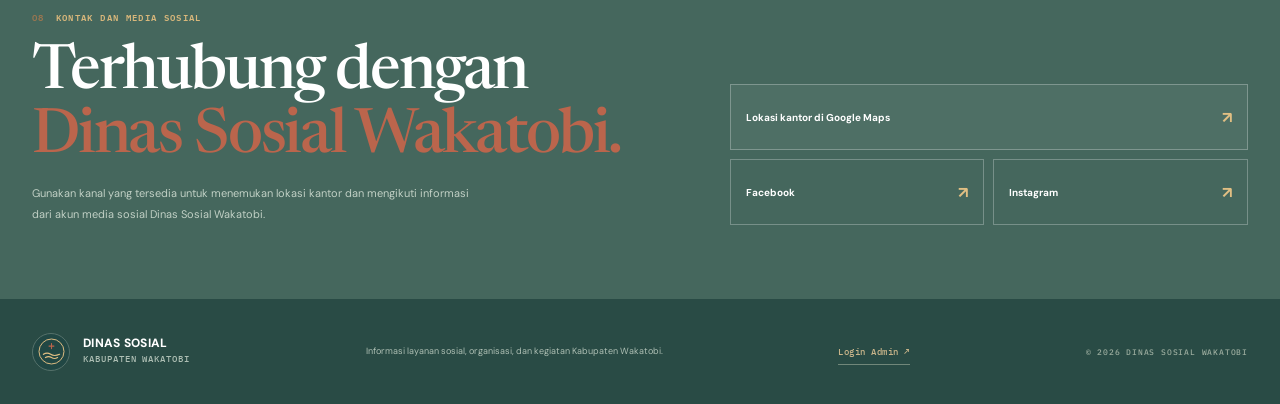
==== commit 3309d160: "Simplify PPID section and remove duplicate shortcuts" ====
--- a/index.html
+++ b/index.html
@@ -169,12 +169,9 @@
 
   <section class="ppid-section section-shell" id="ppid">
     <div class="ppid-layout">
-      <div class="ppid-intro"><div class="section-label"><span class="section-number">06</span> PPID / INFORMASI PUBLIK</div><h2>Dokumen dan keterbukaan informasi.</h2><p>Akses informasi kelembagaan, ruang lingkup layanan, dan dasar hukum Dinas Sosial Kabupaten Wakatobi.</p></div>
+      <div class="ppid-intro"><div class="section-label"><span class="section-number">06</span> PPID</div><h2>Informasi publik.</h2></div>
       <div class="document-list">
-        <a class="document-row" href="#struktur"><span>01</span><div><strong>Profil dan struktur organisasi</strong><small>Lihat susunan organisasi</small></div><span class="document-status">Buka bagian</span><b>↗</b></a>
-        <a class="document-row" href="#layanan"><span>02</span><div><strong>Ruang lingkup layanan</strong><small>Bidang dan tugas pelayanan sosial</small></div><span class="document-status">Buka bagian</span><b>↗</b></a>
-        <a class="document-row" href="https://peraturan.bpk.go.id/Details/279773/perbup-kab-wakatobi-no-56-tahun-2022" target="_blank" rel="noopener noreferrer"><span>03</span><div><strong>Perbup Wakatobi Nomor 56 Tahun 2022</strong><small>Dasar organisasi dan tata kerja</small></div><span class="document-status">Dokumen tersedia</span><b>↗</b></a>
-        <a class="document-row" href="#informasi"><span>04</span><div><strong>Kabar dan kegiatan</strong><small>Informasi dan pemberitaan sosial</small></div><span class="document-status">Buka bagian</span><b>↗</b></a>
+        <a class="document-row" href="https://peraturan.bpk.go.id/Details/279773/perbup-kab-wakatobi-no-56-tahun-2022" target="_blank" rel="noopener noreferrer"><div><strong>Perbup Wakatobi Nomor 56 Tahun 2022</strong><small>Dasar organisasi dan tata kerja</small></div><b>↗</b></a>
       </div>
     </div>
   </section>
--- a/css/home.css
+++ b/css/home.css
@@ -393,3 +393,8 @@
  .site-nav{gap:16px}
  .site-nav a{font-size:9px}
 }
+
+/* Admin access in footer */
+.footer-admin-link{color:#c9b58a;font:500 9px var(--mono);letter-spacing:.06em;text-decoration:none;white-space:nowrap;border-bottom:1px solid #71877a;padding:7px 0;transition:color .2s,border-color .2s}
+.footer-admin-link:hover{color:#fff;border-color:#d5bd85}
+@media(max-width:760px){.footer-main{padding:22px 0;flex-wrap:wrap;justify-content:flex-start;gap:14px 22px}.footer-main>span{margin-left:auto}}
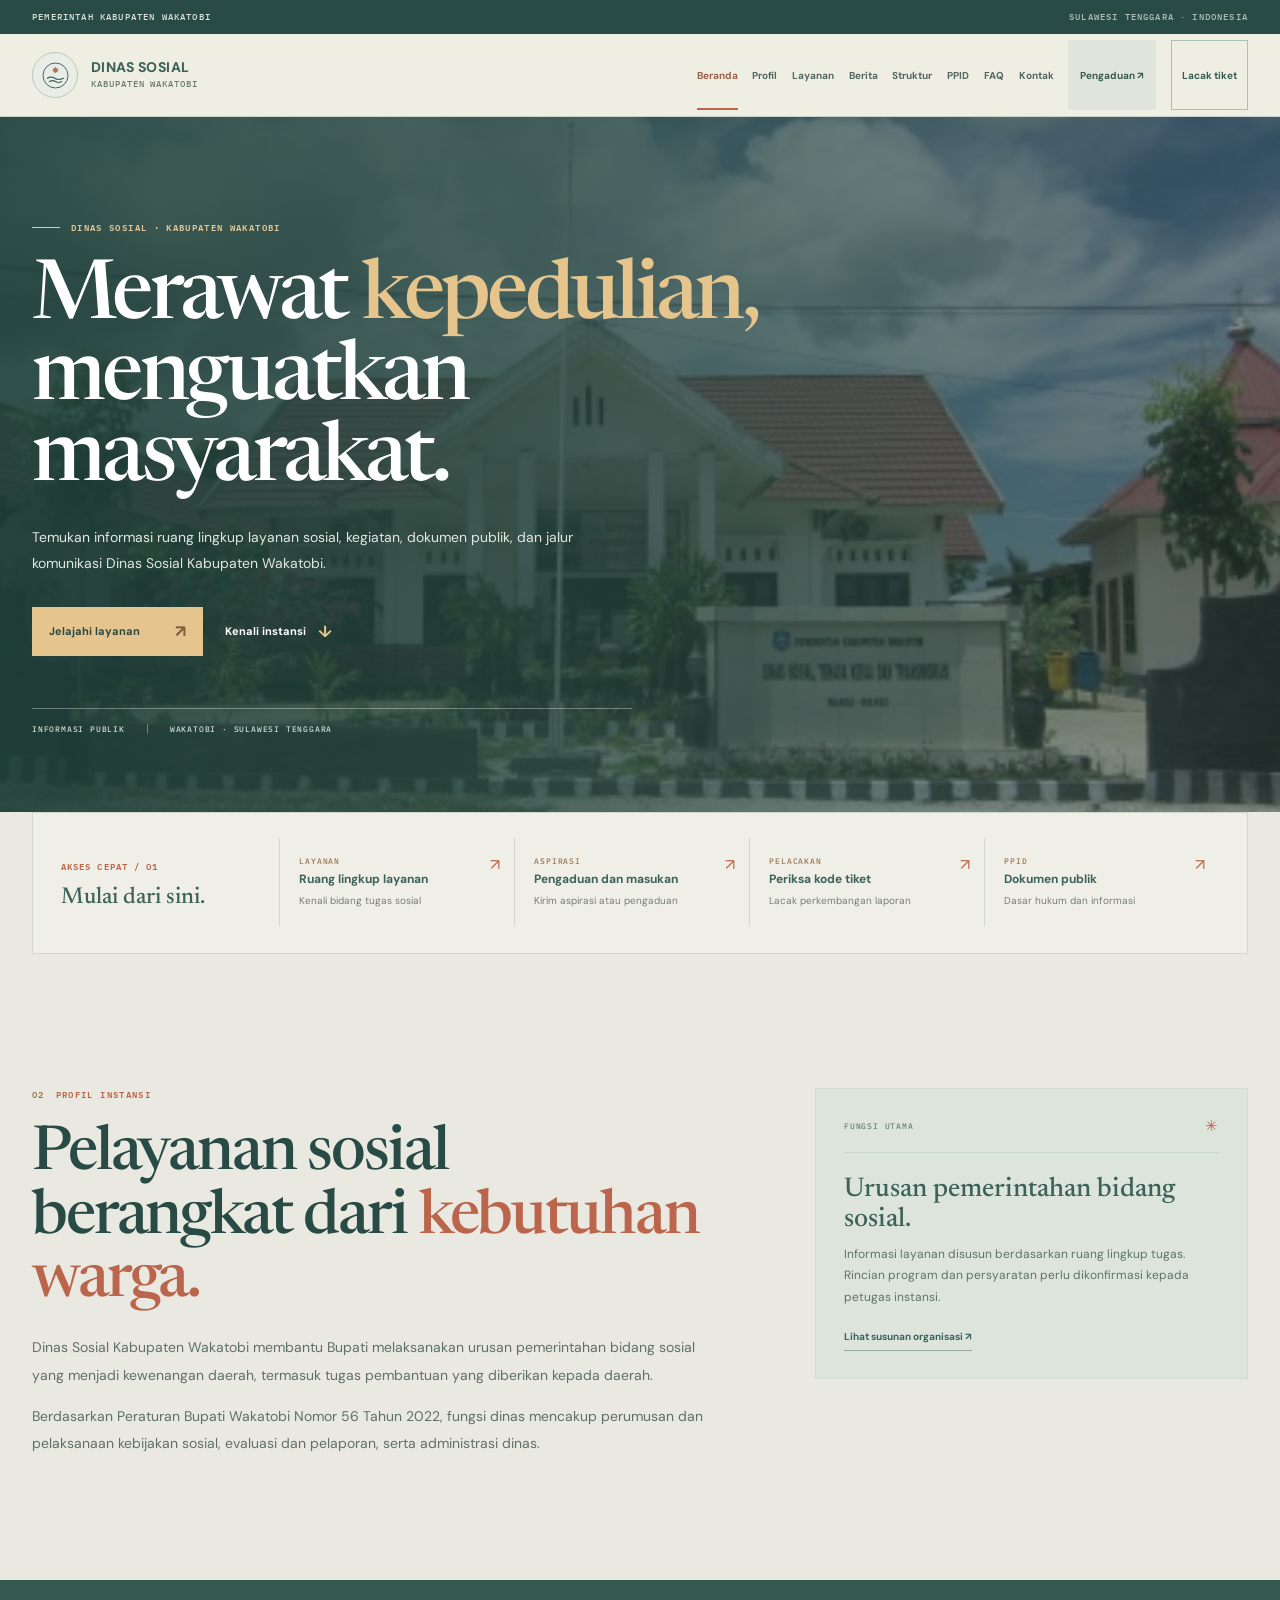
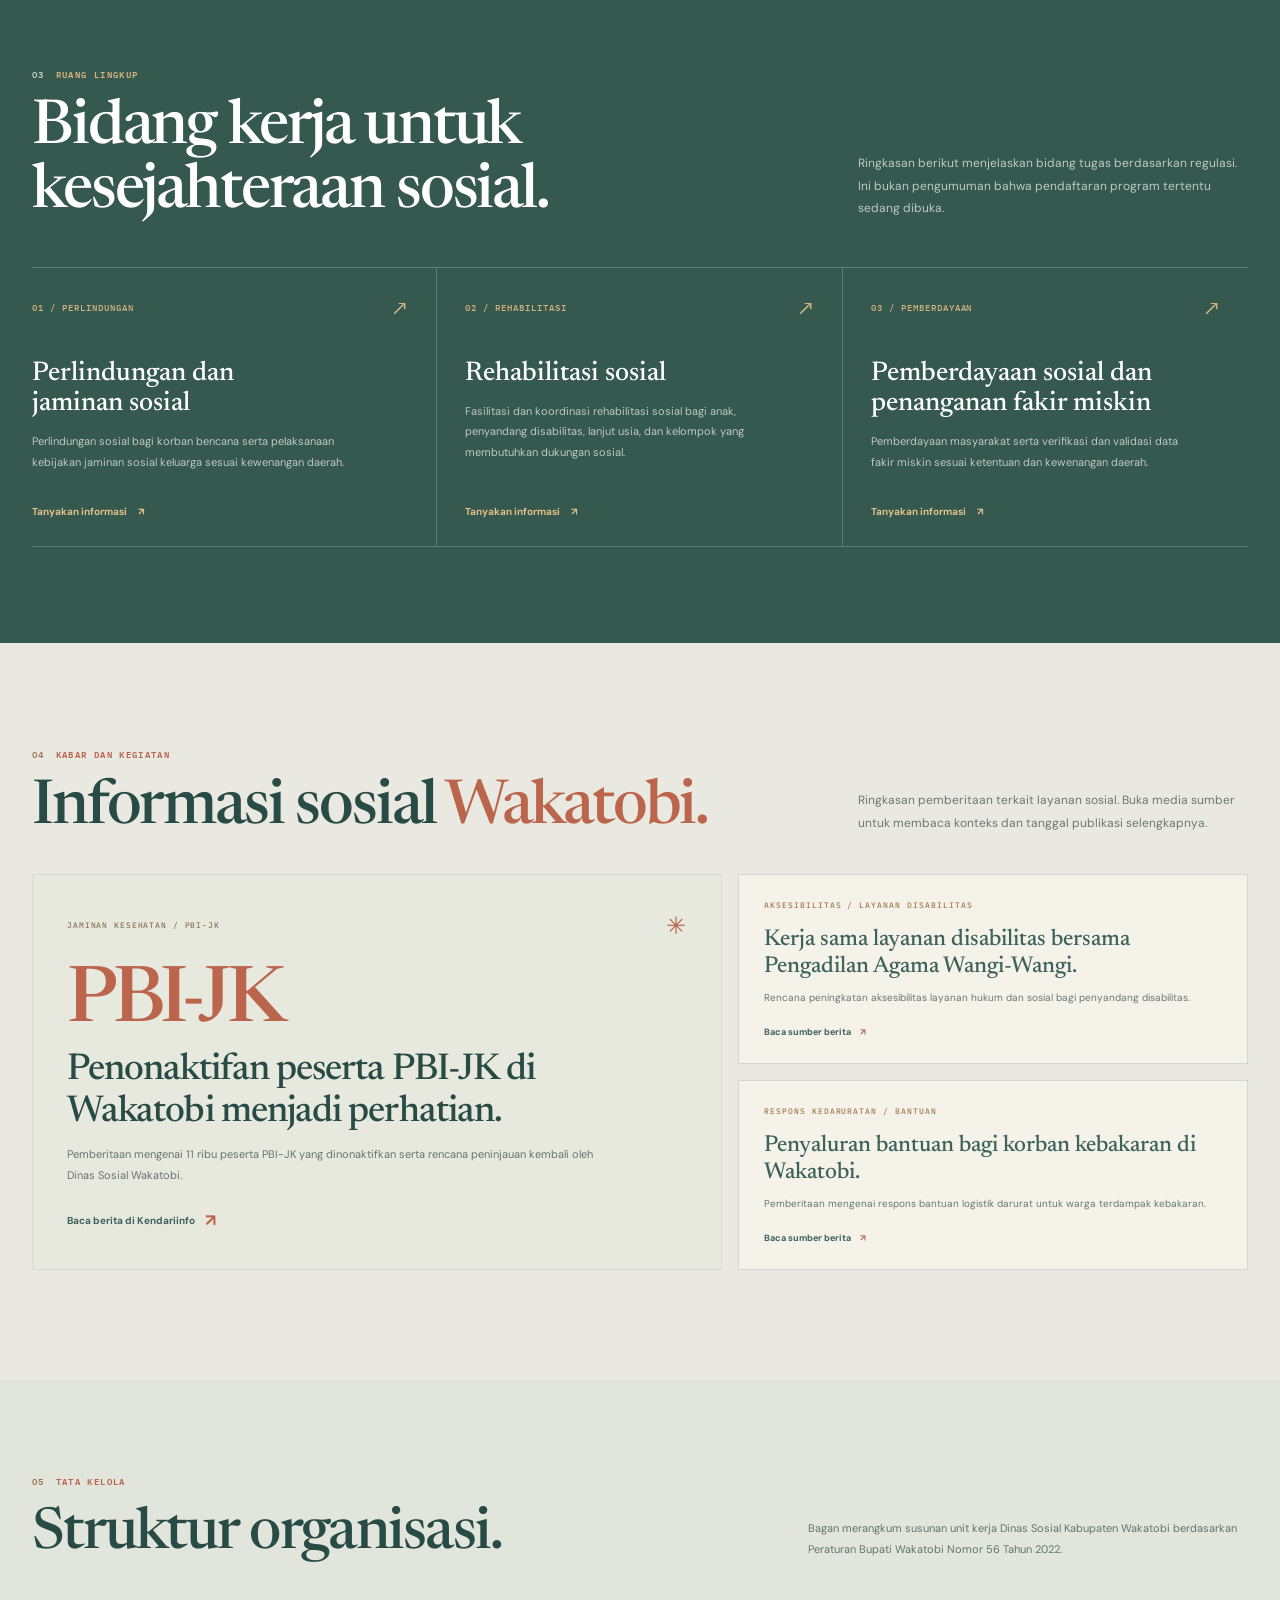
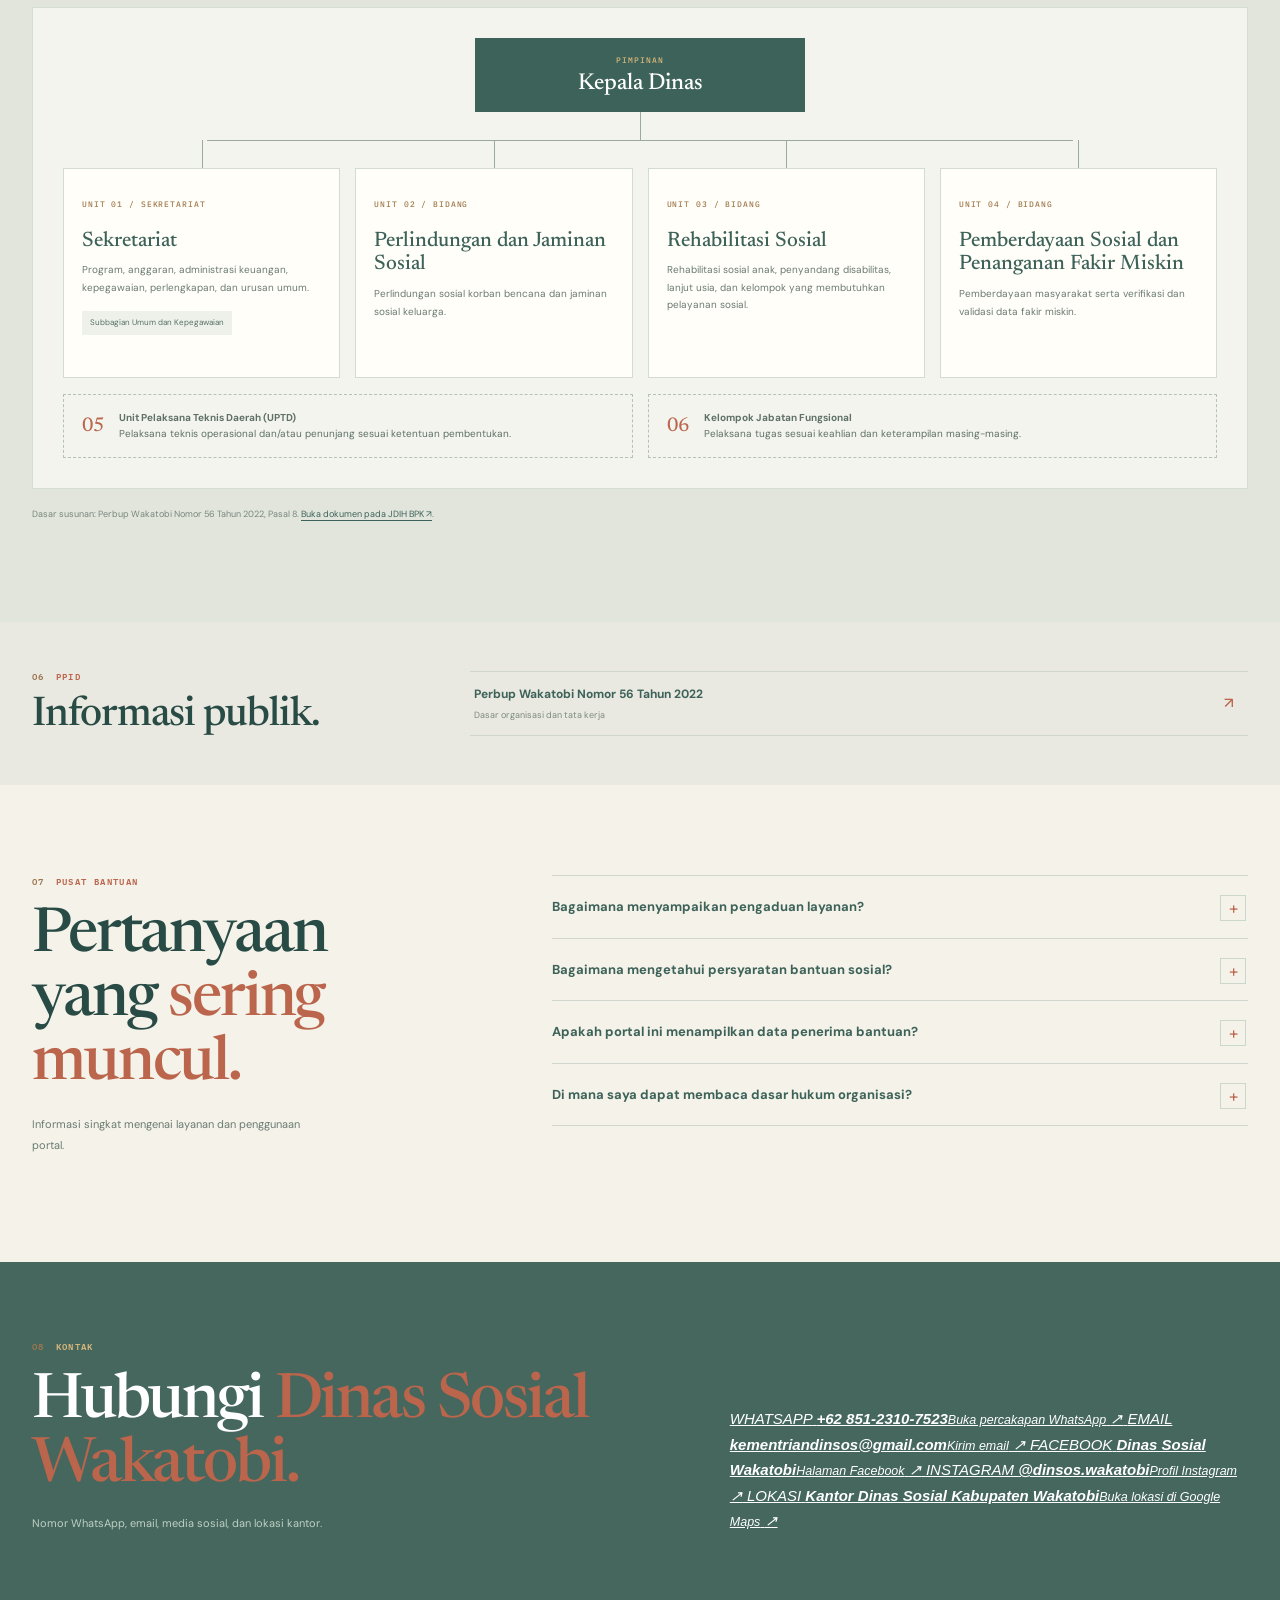
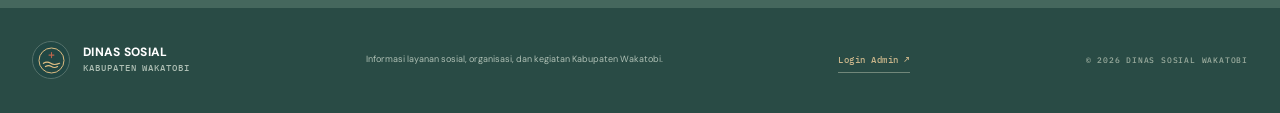
==== commit 5bc9893c: "Add direct contact channels to homepage" ====
--- a/index.html
+++ b/index.html
@@ -191,12 +191,38 @@
   <section class="contact-section" id="kontak">
     <div class="section-shell">
       <div class="contact-layout">
-        <div class="contact-copy"><div class="section-label"><span class="section-number">08</span> KONTAK DAN MEDIA SOSIAL</div><h2>Terhubung dengan <em>Dinas Sosial Wakatobi.</em></h2><p>Gunakan kanal yang tersedia untuk menemukan lokasi kantor dan mengikuti informasi dari akun media sosial Dinas Sosial Wakatobi.</p></div>
-        <div class="contact-links">
-          <a class="contact-link" href="https://maps.app.goo.gl/2FkVuDJSB2kvYJpP6" target="_blank" rel="noopener noreferrer">Lokasi kantor di Google Maps <span aria-hidden="true">↗</span></a>
-          <a class="contact-link" href="https://www.facebook.com/share/1PDdCA19w4/" target="_blank" rel="noopener noreferrer">Facebook <span aria-hidden="true">↗</span></a>
-          <a class="contact-link" href="https://www.instagram.com/dinsos.wakatobi?exln=MWNtM3VzYnp3ZDNqcQ==" target="_blank" rel="noopener noreferrer">Instagram <span aria-hidden="true">↗</span></a>
-        </div>
+        <div class="contact-copy">
+          <div class="section-label"><span class="section-number">08</span> KONTAK</div>
+          <h2>Hubungi <em>Dinas Sosial Wakatobi.</em></h2>
+          <p>Nomor WhatsApp, email, media sosial, dan lokasi kantor.</p>
+        </div>
+        <address class="contact-directory">
+          <a class="contact-entry" href="https://wa.me/6285123107523" target="_blank" rel="noopener noreferrer">
+            <span class="contact-kind">WHATSAPP</span>
+            <span class="contact-detail"><strong>+62 851-2310-7523</strong><small>Buka percakapan WhatsApp</small></span>
+            <span class="contact-arrow" aria-hidden="true">↗</span>
+          </a>
+          <a class="contact-entry" href="mailto:kementriandinsos@gmail.com">
+            <span class="contact-kind">EMAIL</span>
+            <span class="contact-detail"><strong>kementriandinsos@gmail.com</strong><small>Kirim email</small></span>
+            <span class="contact-arrow" aria-hidden="true">↗</span>
+          </a>
+          <a class="contact-entry" href="https://www.facebook.com/share/1PDdCA19w4/" target="_blank" rel="noopener noreferrer">
+            <span class="contact-kind">FACEBOOK</span>
+            <span class="contact-detail"><strong>Dinas Sosial Wakatobi</strong><small>Halaman Facebook</small></span>
+            <span class="contact-arrow" aria-hidden="true">↗</span>
+          </a>
+          <a class="contact-entry" href="https://www.instagram.com/dinsos.wakatobi?exln=MWNtM3VzYnp3ZDNqcQ==" target="_blank" rel="noopener noreferrer">
+            <span class="contact-kind">INSTAGRAM</span>
+            <span class="contact-detail"><strong>@dinsos.wakatobi</strong><small>Profil Instagram</small></span>
+            <span class="contact-arrow" aria-hidden="true">↗</span>
+          </a>
+          <a class="contact-entry" href="https://maps.app.goo.gl/2FkVuDJSB2kvYJpP6" target="_blank" rel="noopener noreferrer">
+            <span class="contact-kind">LOKASI</span>
+            <span class="contact-detail"><strong>Kantor Dinas Sosial Kabupaten Wakatobi</strong><small>Buka lokasi di Google Maps</small></span>
+            <span class="contact-arrow" aria-hidden="true">↗</span>
+          </a>
+        </address>
       </div>
     </div>
   </section>
--- a/css/home.css
+++ b/css/home.css
@@ -398,3 +398,12 @@
 .footer-admin-link{color:#c9b58a;font:500 9px var(--mono);letter-spacing:.06em;text-decoration:none;white-space:nowrap;border-bottom:1px solid #71877a;padding:7px 0;transition:color .2s,border-color .2s}
 .footer-admin-link:hover{color:#fff;border-color:#d5bd85}
 @media(max-width:760px){.footer-main{padding:22px 0;flex-wrap:wrap;justify-content:flex-start;gap:14px 22px}.footer-main>span{margin-left:auto}}
+
+/* Compact PPID: keep only the legal document, not duplicate homepage shortcuts */
+.ppid-section{padding:48px 0}
+.ppid-layout{grid-template-columns:minmax(180px,.65fr) minmax(0,1.35fr);align-items:center;gap:clamp(24px,5vw,64px)}
+.ppid-intro h2{margin:12px 0 0;font-size:clamp(30px,3.2vw,42px)}
+.document-row{min-height:58px;padding:12px 4px;grid-template-columns:minmax(0,1fr) 20px;gap:10px}
+.document-row strong{font-size:12px}
+.document-row small{font-size:9px}
+@media(max-width:760px){.ppid-section{padding:34px 0}.ppid-layout{grid-template-columns:1fr;gap:18px}.ppid-intro h2{font-size:34px}}
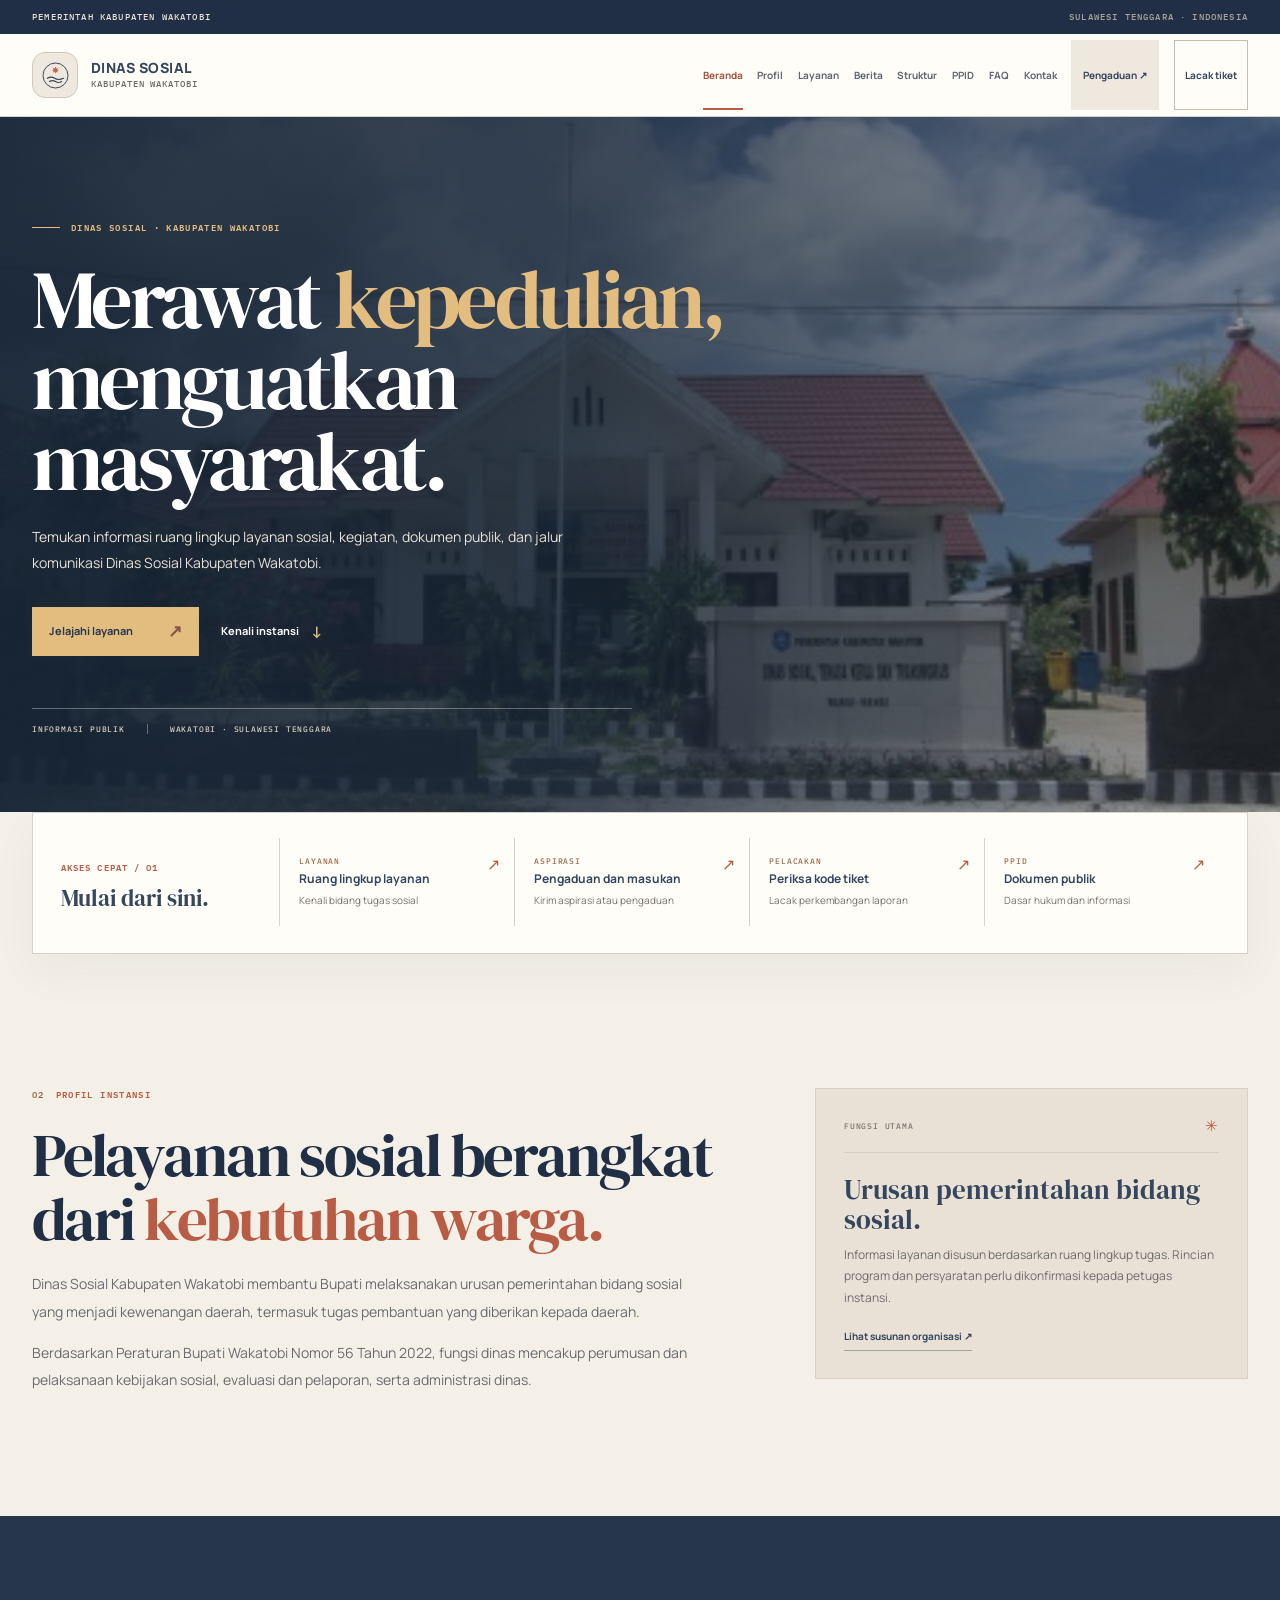
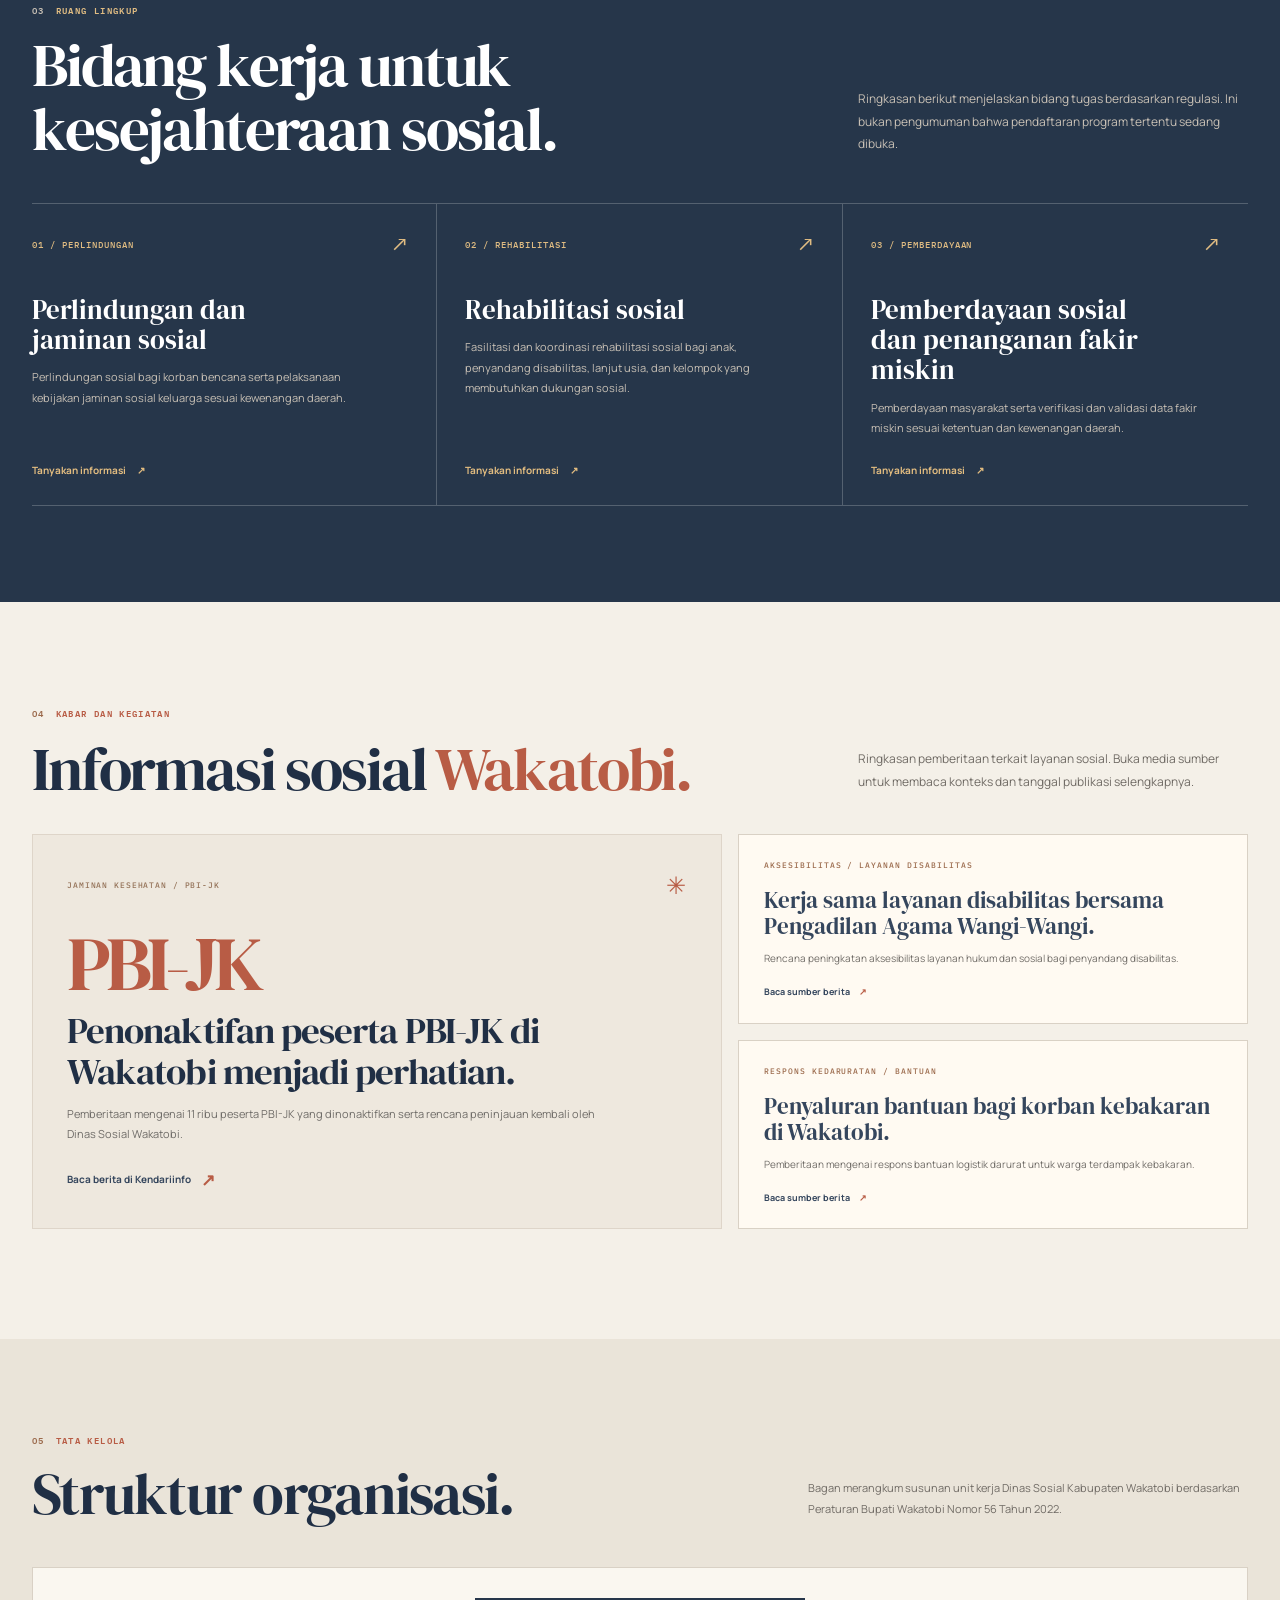
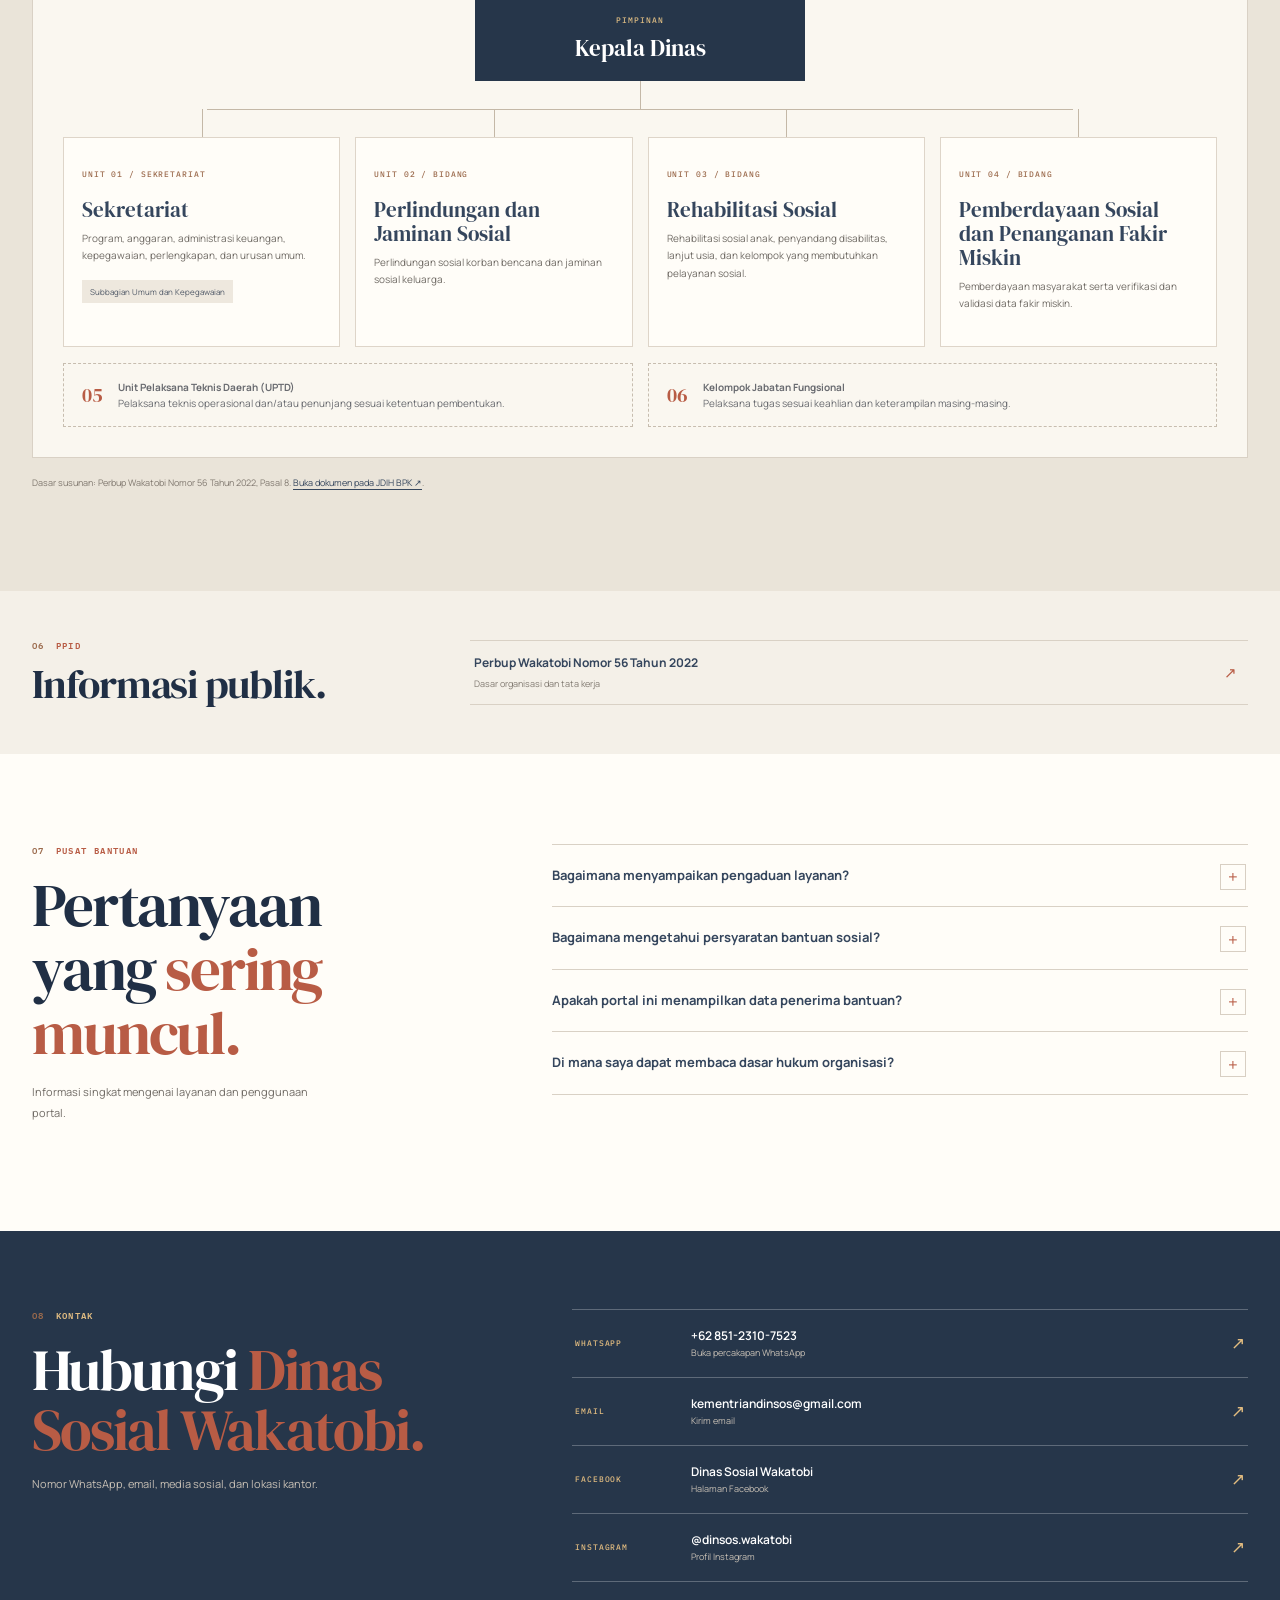
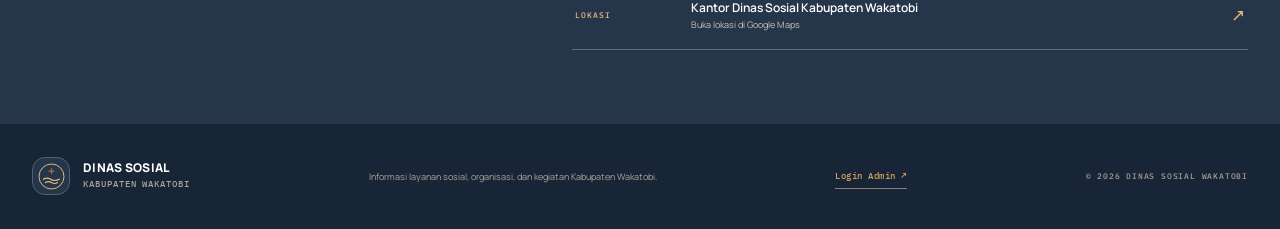
==== commit eab2b5ca: "Align browser theme color with refreshed visual identity" ====
--- a/index.html
+++ b/index.html
@@ -3,7 +3,7 @@
 <head>
 <meta charset="utf-8">
 <meta name="viewport" content="width=device-width,initial-scale=1">
-<meta name="theme-color" content="#102f2e">
+<meta name="theme-color" content="#172536">
 <meta name="description" content="Informasi layanan, program, organisasi, dan kegiatan Dinas Sosial Kabupaten Wakatobi.">
 <title>Dinas Sosial Kabupaten Wakatobi</title>
 <link rel="preconnect" href="https://fonts.googleapis.com">
--- a/css/home.css
+++ b/css/home.css
@@ -1,5 +1,5 @@
-@import url("https://fonts.googleapis.com/css2?family=DM+Sans:wght@400;500;600;700;800&family=IBM+Plex+Mono:wght@400;500;600&family=Newsreader:opsz,wght@6..72,400;6..72,500;6..72,600&display=swap");
-:root{--paper:#f4f2eb;--surface:#fffef9;--ink:#1c3433;--forest:#18413e;--forest-deep:#102f2e;--sea:#dfe9e3;--line:#d8ded7;--muted:#667874;--gold:#d4a35f;--clay:#bb654c;--sans:"DM Sans",Arial,sans-serif;--serif:"Newsreader",Georgia,serif;--mono:"IBM Plex Mono",monospace;--page:min(1280px,calc(100% - 64px))}
+@import url("https://fonts.googleapis.com/css2?family=Manrope:wght@400;500;600;700;800&family=IBM+Plex+Mono:wght@400;500;600&family=DM+Serif+Display:ital@0;1&display=swap");
+:root{--paper:#f4f0e8;--surface:#fffdf8;--ink:#242b36;--forest:#26364a;--forest-deep:#172536;--sea:#e8e1d4;--line:#d9d1c5;--muted:#706b65;--gold:#d3a15d;--clay:#b85c45;--sans:"Manrope",Arial,sans-serif;--serif:"DM Serif Display",Georgia,serif;--mono:"IBM Plex Mono",monospace;--page:min(1280px,calc(100% - 64px))}
 *{box-sizing:border-box}
 html{scroll-behavior:smooth;scroll-padding-top:116px}
 body{margin:0;background:var(--paper);color:var(--ink);font:400 15px/1.7 var(--sans);-webkit-font-smoothing:antialiased}
@@ -10,13 +10,13 @@
 .site-container{width:var(--page);margin-inline:auto}
 .skip-link{position:absolute;z-index:100;top:-70px;left:18px;padding:10px 15px;background:var(--surface);color:var(--forest);border:1px solid var(--line)}
 .skip-link:focus{top:12px}
-.gov-strip{background:var(--forest-deep);color:#dbe5dc;font:500 9px/1.2 var(--mono);letter-spacing:.13em;text-transform:uppercase}
+.gov-strip{background:var(--forest-deep);color:#e9e2d7;font:500 9px/1.2 var(--mono);letter-spacing:.13em;text-transform:uppercase}
 .gov-strip .site-container{min-height:34px;display:flex;align-items:center;justify-content:space-between;gap:15px}
-.gov-strip span+span{color:#aebfb4}
+.gov-strip span+span{color:#aaa49a}
 .site-header{position:sticky;top:0;z-index:40;background:rgba(255,254,249,.96);border-bottom:1px solid var(--line);backdrop-filter:blur(16px)}
 .header-main{width:var(--page);min-height:84px;margin:auto;display:flex;align-items:center;justify-content:space-between;gap:28px}
 .identity{display:inline-flex;align-items:center;gap:13px;min-width:0;text-decoration:none;color:var(--forest)}
-.identity-emblem{width:46px;height:46px;display:grid;place-items:center;border:1px solid #b8c8bc;border-radius:50%;background:#e8eee7;color:var(--forest);flex:none}
+.identity-emblem{width:46px;height:46px;display:grid;place-items:center;border:1px solid #d1c8ba;border-radius:50%;background:#eee8de;color:var(--forest);flex:none}
 .identity-emblem svg{width:29px;height:29px}
 .identity-copy{display:grid;gap:3px;line-height:1.08}
 .identity-copy strong{font-size:14px;font-weight:800;letter-spacing:.025em}
@@ -26,7 +26,7 @@
 .header-meta a:hover{background:var(--sea);border-color:#b8c9bd}
 .menu-toggle{display:none}
 .site-nav{width:var(--page);min-height:48px;margin:auto;display:flex;align-items:center;gap:clamp(15px,2.4vw,32px);border-top:1px solid #e7e9e1}
-.site-nav a{position:relative;display:inline-flex;align-items:center;min-height:47px;color:#536761;text-decoration:none;font-size:11px;font-weight:700;transition:color .2s}
+.site-nav a{position:relative;display:inline-flex;align-items:center;min-height:47px;color:#5e6671;text-decoration:none;font-size:11px;font-weight:700;transition:color .2s}
 .site-nav a:after{position:absolute;right:100%;bottom:0;left:0;height:2px;background:var(--clay);content:"";transition:right .22s}
 .site-nav a:hover,.site-nav a.is-active{color:var(--forest)}
 .site-nav a:hover:after,.site-nav a.is-active:after{right:0}
@@ -37,151 +37,153 @@
 .eyebrow:before{width:28px;height:1px;background:var(--clay);content:""}
 .hero h1{max-width:700px;margin:26px 0 23px;color:var(--forest-deep);font:500 clamp(48px,6vw,82px)/.99 var(--serif);letter-spacing:-.045em}
 .hero h1 em,.section-heading em,.profile-copy h2 em,.faq-intro h2 em,.contact-copy h2 em{color:var(--clay);font-style:normal}
-.hero-description{max-width:470px;margin:0;color:#61736d;font-size:15px;line-height:1.9}
+.hero-description{max-width:470px;margin:0;color:#706b65;font-size:15px;line-height:1.9}
 .hero-actions{display:flex;align-items:center;flex-wrap:wrap;gap:22px;margin-top:30px}
 .button-dark{display:inline-flex;align-items:center;justify-content:space-between;gap:35px;min-height:49px;padding:0 17px;background:var(--forest);color:#fff;text-decoration:none;font-size:11px;font-weight:700;transition:background .2s,transform .2s}
 .button-dark:hover{background:var(--forest-deep);transform:translateY(-2px)}
-.button-dark span{color:#e4bd7d;font-size:17px}
+.button-dark span{color:#e3bd80;font-size:17px}
 .text-link{display:inline-flex;align-items:center;gap:12px;color:var(--forest);text-decoration:none;font-size:11px;font-weight:700}
 .text-link span{color:var(--clay);font-size:16px;transition:transform .2s}
 .text-link:hover span{transform:translate(3px,-3px)}
-.hero-foot{display:flex;align-items:center;gap:22px;margin-top:56px;padding-top:15px;border-top:1px solid var(--line);color:#7a8981;font:500 8px var(--mono);letter-spacing:.1em;text-transform:uppercase}
-.hero-foot span+span{padding-left:22px;border-left:1px solid #c8d1c8}
+.hero-foot{display:flex;align-items:center;gap:22px;margin-top:56px;padding-top:15px;border-top:1px solid var(--line);color:#827b72;font:500 8px var(--mono);letter-spacing:.1em;text-transform:uppercase}
+.hero-foot span+span{padding-left:22px;border-left:1px solid #d2c9bc}
 .hero-photo{position:relative;width:100%;max-width:570px;justify-self:end;margin:0;padding:0 0 34px 28px}
-.hero-photo:before{position:absolute;top:24px;right:-19px;bottom:12px;left:0;border:1px solid #b7c7bb;content:""}
+.hero-photo:before{position:absolute;top:24px;right:-19px;bottom:12px;left:0;border:1px solid #d4cabb;content:""}
 .hero-photo img{position:relative;z-index:1;width:100%;aspect-ratio:1.04/1;object-fit:cover;object-position:center 52%;background:#dfe5dc}
 .photo-caption{position:absolute;z-index:2;right:0;bottom:0;left:55px;min-height:72px;padding:14px 18px;background:var(--forest);color:#fff;display:flex;align-items:center;justify-content:space-between;gap:16px}
-.photo-caption small{display:block;color:#d6b77d;font:500 8px var(--mono);letter-spacing:.13em}
+.photo-caption small{display:block;color:#dfbd83;font:500 8px var(--mono);letter-spacing:.13em}
 .photo-caption strong{display:block;margin-top:4px;font-size:12px;font-weight:700}
-.photo-caption span{color:#d6b77d;font:500 9px var(--mono)}
+.photo-caption span{color:#dfbd83;font:500 9px var(--mono)}
 .quick-panel{width:var(--page);margin:0 auto 30px;padding:25px 28px 27px;background:var(--surface);border:1px solid var(--line);display:grid;grid-template-columns:190px minmax(0,1fr);gap:28px}
 .quick-intro{align-self:center}
 .quick-intro small{color:var(--clay);font:600 9px var(--mono);letter-spacing:.12em}
 .quick-intro strong{display:block;margin-top:6px;color:var(--forest);font:500 23px/1.15 var(--serif)}
 .quick-grid{display:grid;grid-template-columns:repeat(4,minmax(0,1fr))}
 .quick-link{position:relative;min-height:88px;padding:12px 19px;border-left:1px solid var(--line);display:flex;flex-direction:column;justify-content:center;gap:5px;text-decoration:none;transition:background .2s}
-.quick-link:hover{background:#f1f4ed}
-.quick-link small{color:#9a7650;font:500 8px var(--mono);letter-spacing:.11em}
+.quick-link:hover{background:#f1ece3}
+.quick-link small{color:#9b6a4c;font:500 8px var(--mono);letter-spacing:.11em}
 .quick-link strong{max-width:150px;color:var(--forest);font-size:12px;line-height:1.4}
-.quick-link em{color:#718078;font-size:10px;font-style:normal;line-height:1.5}
+.quick-link em{color:#77716a;font-size:10px;font-style:normal;line-height:1.5}
 .quick-arrow{position:absolute;top:13px;right:14px;color:var(--clay);font-size:16px}
 .section-shell{width:var(--page);margin-inline:auto}
 .profile-section{padding:104px 0 108px;display:grid;grid-template-columns:minmax(0,1.1fr) minmax(270px,.7fr);gap:clamp(42px,8vw,120px);align-items:start}
-.section-label .section-number{color:#9b7650}
+.section-label .section-number{color:#9b6a4c}
 .profile-copy h2,.section-heading h2,.faq-intro h2{margin:22px 0 20px;color:var(--forest-deep);font:500 clamp(38px,4.8vw,62px)/1.04 var(--serif);letter-spacing:-.035em}
-.profile-copy>p{max-width:690px;color:#5e706a;font-size:14px;line-height:1.95}
-.profile-note{margin-top:24px;padding:19px 22px;border-left:3px solid var(--gold);background:#ebece3}
-.profile-note small{color:#9a7650;font:600 8px var(--mono);letter-spacing:.13em}
-.profile-note p{margin:7px 0 0;color:#485e57;font-size:12px;line-height:1.8}
-.profile-aside{padding:27px 28px;background:var(--sea);border:1px solid #d0ddd2}
-.profile-aside .aside-mark{display:flex;align-items:center;justify-content:space-between;padding-bottom:17px;border-bottom:1px solid #c7d5ca;color:#698077;font:500 8px var(--mono);letter-spacing:.1em}
+.profile-copy>p{max-width:690px;color:#696b70;font-size:14px;line-height:1.95}
+.profile-note{margin-top:24px;padding:19px 22px;border-left:3px solid var(--gold);background:#e9e2d7}
+.profile-note small{color:#9b6a4c;font:600 8px var(--mono);letter-spacing:.13em}
+.profile-note p{margin:7px 0 0;color:#454e5b;font-size:12px;line-height:1.8}
+.profile-aside{padding:27px 28px;background:var(--sea);border:1px solid #e2d9cb}
+.profile-aside .aside-mark{display:flex;align-items:center;justify-content:space-between;padding-bottom:17px;border-bottom:1px solid #d9cebd;color:#79736c;font:500 8px var(--mono);letter-spacing:.1em}
 .profile-aside .aside-mark b{color:var(--clay);font-size:15px;font-weight:500}
 .profile-aside h3{margin:22px 0 8px;color:var(--forest);font:500 27px/1.12 var(--serif)}
-.profile-aside p{margin:0;color:#60736a;font-size:12px;line-height:1.8}
+.profile-aside p{margin:0;color:#6c6b6d;font-size:12px;line-height:1.8}
 .profile-aside a{display:inline-flex;margin-top:20px;padding-bottom:5px;border-bottom:1px solid #9aab9e;color:var(--forest);text-decoration:none;font-size:10px;font-weight:700}
 .services-section{padding:88px 0 96px;background:var(--forest-deep);color:#fff}
 .services-head{display:flex;align-items:end;justify-content:space-between;gap:35px;margin-bottom:42px}
-.services-head .section-label{color:#d4b37d}
-.services-head .section-label .section-number{color:#c3d0c6}
+.services-head .section-label{color:#e0bc82}
+.services-head .section-label .section-number{color:#c8c0b5}
 .section-heading h2{max-width:680px;margin:17px 0 0;color:#fff}
-.services-head>p{max-width:390px;margin:0 0 6px;color:#bdcbc2;font-size:12px;line-height:1.85}
+.services-head>p{max-width:390px;margin:0 0 6px;color:#c8c0b5;font-size:12px;line-height:1.85}
 .service-grid{display:grid;grid-template-columns:repeat(3,minmax(0,1fr));border-top:1px solid #ffffff36;border-bottom:1px solid #ffffff36}
 .service-card{position:relative;min-height:278px;padding:25px 28px 26px 0;display:flex;flex-direction:column;border-right:1px solid #ffffff36}
 .service-card+.service-card{padding-left:28px}
 .service-card:last-child{border-right:0}
-.service-top{display:flex;align-items:center;justify-content:space-between;color:#d2b37f;font:500 9px var(--mono);letter-spacing:.11em}
+.service-top{display:flex;align-items:center;justify-content:space-between;color:#e0bc82;font:500 9px var(--mono);letter-spacing:.11em}
 .service-top b{font-size:23px;font-weight:400}
 .service-card h3{max-width:290px;margin:36px 0 12px;color:#fff;font:500 27px/1.12 var(--serif)}
-.service-card p{max-width:330px;margin:0;color:#bdcbc2;font-size:11px;line-height:1.85}
-.service-card a{display:inline-flex;align-items:center;gap:11px;margin-top:auto;padding-top:24px;color:#e2c18a;text-decoration:none;font-size:10px;font-weight:700}
-.service-foot{margin-top:23px;padding:12px 15px;border:1px solid #ffffff28;color:#bdcbc2;font-size:10px;line-height:1.7}
-.service-foot strong{margin-right:10px;color:#e2c18a;font:500 8px var(--mono);letter-spacing:.12em}
+.service-card p{max-width:330px;margin:0;color:#c8c0b5;font-size:11px;line-height:1.85}
+.service-card a{display:inline-flex;align-items:center;gap:11px;margin-top:auto;padding-top:24px;color:#e3bd80;text-decoration:none;font-size:10px;font-weight:700}
+.service-foot{margin-top:23px;padding:12px 15px;border:1px solid #ffffff28;color:#c8c0b5;font-size:10px;line-height:1.7}
+.service-foot strong{margin-right:10px;color:#e3bd80;font:500 8px var(--mono);letter-spacing:.12em}
 .news-section{padding:105px 0 110px}
 .news-head{display:flex;align-items:end;justify-content:space-between;gap:35px;margin-bottom:33px}
 .news-head .section-heading h2{color:var(--forest-deep)}
 .news-head>p{max-width:390px;margin:0 0 7px;color:var(--muted);font-size:12px;line-height:1.9}
 .news-layout{display:grid;grid-template-columns:minmax(0,1.15fr) minmax(290px,.85fr);gap:16px}
-.news-feature{min-height:370px;padding:34px;display:flex;flex-direction:column;justify-content:space-between;background:#e7e9df;border:1px solid #d6dcd2}
-.news-feature-top{display:flex;align-items:center;justify-content:space-between;color:#8c7557;font:500 8px var(--mono);letter-spacing:.11em}
+.news-feature{min-height:370px;padding:34px;display:flex;flex-direction:column;justify-content:space-between;background:#e9e2d7;border:1px solid #ddd4c8}
+.news-feature-top{display:flex;align-items:center;justify-content:space-between;color:#947258;font:500 8px var(--mono);letter-spacing:.11em}
 .news-feature-top b{color:var(--clay);font-size:24px;font-weight:400}
 .news-feature-code{margin-top:28px;color:var(--clay);font:500 clamp(49px,6vw,78px)/.9 var(--serif);letter-spacing:-.055em}
 .news-feature h3{max-width:570px;margin:12px 0 11px;color:var(--forest-deep);font:500 clamp(24px,3vw,37px)/1.12 var(--serif);letter-spacing:-.025em}
-.news-feature p{max-width:550px;margin:0;color:#64756c;font-size:11px;line-height:1.85}
+.news-feature p{max-width:550px;margin:0;color:#6f6c68;font-size:11px;line-height:1.85}
 .news-source{display:inline-flex;align-items:center;gap:10px;margin-top:21px;color:var(--forest);text-decoration:none;font-size:10px;font-weight:700}
 .news-source span{color:var(--clay);font-size:17px}
 .news-stack{display:grid;grid-template-rows:1fr 1fr;gap:16px}
 .news-item{padding:25px 25px 23px;background:var(--surface);border:1px solid var(--line);display:flex;flex-direction:column}
-.news-item small{color:#a17c50;font:500 8px var(--mono);letter-spacing:.12em}
+.news-item small{color:#9b6a4c;font:500 8px var(--mono);letter-spacing:.12em}
 .news-item h3{margin:17px 0 9px;color:var(--forest);font:500 23px/1.15 var(--serif)}
-.news-item p{margin:0;color:#687970;font-size:10px;line-height:1.8}
+.news-item p{margin:0;color:#716d68;font-size:10px;line-height:1.8}
 .news-item a{display:inline-flex;align-items:center;gap:9px;margin-top:auto;padding-top:17px;color:var(--forest);font-size:9px;font-weight:700;text-decoration:none}
 .news-item a span{color:var(--clay)}
-.news-disclaimer{margin-top:15px;color:#7a8980;font-size:9px;line-height:1.7}
-.organization-section{padding:95px 0 100px;background:#e9ece4}
+.news-disclaimer{margin-top:15px;color:#827b72;font-size:9px;line-height:1.7}
+.organization-section{padding:95px 0 100px;background:#eae4d9}
 .organization-head{display:flex;align-items:end;justify-content:space-between;gap:35px;margin-bottom:42px}
 .organization-head h2{margin:17px 0 0;color:var(--forest-deep);font:500 clamp(38px,4.5vw,58px)/1.05 var(--serif);letter-spacing:-.03em}
-.organization-head>p{max-width:440px;margin:0 0 5px;color:#62746c;font-size:11px;line-height:1.9}
-.org-tree{padding:30px;background:rgba(255,254,249,.62);border:1px solid #d5ddd3}
+.organization-head>p{max-width:440px;margin:0 0 5px;color:#706b65;font-size:11px;line-height:1.9}
+.org-tree{padding:30px;background:rgba(255,254,249,.62);border:1px solid #ded5c9}
 .org-lead{position:relative;width:min(330px,100%);margin:0 auto;padding:17px 22px;background:var(--forest);color:#fff;text-align:center}
-.org-lead small{display:block;color:#d9b879;font:500 8px var(--mono);letter-spacing:.13em}
+.org-lead small{display:block;color:#dfbd83;font:500 8px var(--mono);letter-spacing:.13em}
 .org-lead strong{display:block;margin-top:7px;font:500 23px var(--serif)}
-.org-stem{width:1px;height:28px;margin:auto;background:#9aab9d}
+.org-stem{width:1px;height:28px;margin:auto;background:#c4b8a7}
 .org-branches{position:relative;display:grid;grid-template-columns:repeat(4,minmax(0,1fr));gap:15px;padding-top:28px}
-.org-branches:before{position:absolute;top:0;left:12.5%;right:12.5%;height:1px;background:#9aab9d;content:""}
-.org-card{position:relative;min-height:210px;padding:21px 18px 18px;background:#fffef9;border:1px solid #d3dcd2}
-.org-card:before{position:absolute;top:-29px;left:50%;width:1px;height:28px;background:#9aab9d;content:""}
-.org-card small{color:#a17a4e;font:500 8px var(--mono);letter-spacing:.11em}
+.org-branches:before{position:absolute;top:0;left:12.5%;right:12.5%;height:1px;background:#c4b8a7;content:""}
+.org-card{position:relative;min-height:210px;padding:21px 18px 18px;background:#fffdf8;border:1px solid #ded5c9}
+.org-card:before{position:absolute;top:-29px;left:50%;width:1px;height:28px;background:#c4b8a7;content:""}
+.org-card small{color:#9b6a4c;font:500 8px var(--mono);letter-spacing:.11em}
 .org-card h3{margin:14px 0 8px;color:var(--forest);font:500 21px/1.14 var(--serif)}
-.org-card p{margin:0;color:#6b7a72;font-size:10px;line-height:1.75}
-.org-tag{display:inline-flex;margin-top:15px;padding:6px 8px;background:#edf1e9;color:#587067;font-size:8px;line-height:1.4}
+.org-card p{margin:0;color:#706b65;font-size:10px;line-height:1.75}
+.org-tag{display:inline-flex;margin-top:15px;padding:6px 8px;background:#eee8de;color:#505967;font-size:8px;line-height:1.4}
 .org-support{display:grid;grid-template-columns:repeat(2,minmax(0,1fr));gap:15px;margin-top:16px}
-.org-support article{padding:15px 18px;border:1px dashed #b4c2b5;display:flex;align-items:center;gap:15px}
+.org-support article{padding:15px 18px;border:1px dashed #c7bdaf;display:flex;align-items:center;gap:15px}
 .org-support b{color:var(--clay);font:500 20px var(--serif)}
-.org-support span{color:#5f7167;font-size:10px;line-height:1.6}
-.org-source{margin:17px 0 0;color:#78867d;font-size:9px;line-height:1.8}
+.org-support span{color:#696b70;font-size:10px;line-height:1.6}
+.org-source{margin:17px 0 0;color:#817970;font-size:9px;line-height:1.8}
 .org-source a{color:var(--forest);text-underline-offset:3px}
 .ppid-section{padding:100px 0}
 .ppid-layout{display:grid;grid-template-columns:minmax(250px,.75fr) minmax(0,1.25fr);gap:clamp(40px,8vw,110px)}
 .ppid-intro h2{margin:18px 0 13px;color:var(--forest-deep);font:500 clamp(38px,4.5vw,57px)/1.04 var(--serif);letter-spacing:-.03em}
-.ppid-intro p{margin:0;color:#687870;font-size:11px;line-height:1.9}
+.ppid-intro p{margin:0;color:#706b65;font-size:11px;line-height:1.9}
 .document-list{border-top:1px solid var(--line)}
 .document-row{min-height:78px;padding:15px 5px;display:grid;grid-template-columns:34px minmax(0,1fr) auto 22px;align-items:center;gap:14px;border-bottom:1px solid var(--line);text-decoration:none;transition:padding .2s,background .2s}
-.document-row:hover{padding-inline:13px;background:#ebece4}
+.document-row:hover{padding-inline:13px;background:#e9e2d7}
 .document-row>span:first-child{color:var(--clay);font:500 9px var(--mono)}
 .document-row strong{display:block;color:var(--forest);font-size:12px}
-.document-row small{display:block;margin-top:3px;color:#7b8980;font-size:9px}
-.document-status{color:#947b58;font:500 8px var(--mono);letter-spacing:.05em;text-align:right}
+.document-row small{display:block;margin-top:3px;color:#827b72;font-size:9px}
+.document-status{color:#947258;font:500 8px var(--mono);letter-spacing:.05em;text-align:right}
 .document-row>b{color:var(--clay);font-weight:500}
 .faq-section{padding:90px 0 96px;background:var(--surface)}
 .faq-layout{display:grid;grid-template-columns:minmax(250px,.75fr) minmax(0,1.25fr);gap:clamp(40px,8vw,110px)}
 .faq-intro h2{margin:17px 0}
-.faq-intro>p{max-width:300px;color:#6b7b72;font-size:11px;line-height:1.9}
+.faq-intro>p{max-width:300px;color:#706b65;font-size:11px;line-height:1.9}
 .faq-list{border-top:1px solid var(--line)}
 .faq-list details{border-bottom:1px solid var(--line)}
 .faq-list summary{position:relative;padding:21px 45px 21px 0;color:var(--forest);font-size:13px;font-weight:700;line-height:1.5;cursor:pointer;list-style:none}
 .faq-list summary::-webkit-details-marker{display:none}
-.faq-list summary:after{position:absolute;right:2px;top:19px;display:grid;place-items:center;width:24px;height:24px;border:1px solid #cbd6cc;color:var(--clay);content:"+";font:400 17px var(--sans);transition:transform .2s,background .2s}
+.faq-list summary:after{position:absolute;right:2px;top:19px;display:grid;place-items:center;width:24px;height:24px;border:1px solid #d8cfc3;color:var(--clay);content:"+";font:400 17px var(--sans);transition:transform .2s,background .2s}
 .faq-list details[open] summary:after{content:"−";background:var(--forest);border-color:var(--forest);color:#fff}
-.faq-list details p{max-width:650px;margin:0;padding:0 45px 20px 0;color:#6b7b72;font-size:11px;line-height:1.9}
+.faq-list details p{max-width:650px;margin:0;padding:0 45px 20px 0;color:#706b65;font-size:11px;line-height:1.9}
 .contact-section{padding:78px 0 74px;background:var(--forest);color:#fff}
-.contact-layout{display:grid;grid-template-columns:minmax(0,1fr) minmax(300px,.8fr);gap:50px;align-items:end}
-.contact-copy .section-label{color:#d8b77b}
-.contact-copy h2{max-width:650px;margin:18px 0 14px;color:#fff;font:500 clamp(39px,5vw,62px)/1.03 var(--serif);letter-spacing:-.035em}
-.contact-copy p{max-width:450px;margin:0;color:#c1d0c5;font-size:11px;line-height:1.9}
-.contact-links{display:grid;grid-template-columns:1fr 1fr;gap:9px}
-.contact-link{min-height:66px;padding:13px 15px;border:1px solid #ffffff45;color:#fff;text-decoration:none;display:flex;align-items:center;justify-content:space-between;gap:10px;font-size:10px;font-weight:700;transition:background .2s,border-color .2s}
-.contact-link:first-child{grid-column:1/-1;background:#ffffff0d}
-.contact-link:hover{background:#ffffff18;border-color:#d9ba82}
-.contact-link span{color:#e1bf83;font-size:16px}
-.contact-note{margin-top:26px;padding-top:16px;border-top:1px solid #ffffff32;color:#bdcec3;font-size:9px;line-height:1.8}
-.contact-note strong{margin-right:9px;color:#e1bf83;font:500 8px var(--mono);letter-spacing:.12em}
-.site-footer{background:var(--forest-deep);color:#c3d0c6}
+.contact-layout{display:grid;grid-template-columns:minmax(250px,.8fr) minmax(0,1.2fr);gap:clamp(38px,7vw,90px);align-items:start}
+.contact-copy .section-label{color:#e0bc82}
+.contact-copy h2{max-width:590px;margin:18px 0 14px;color:#fff;font:500 clamp(39px,4.8vw,58px)/1.04 var(--serif);letter-spacing:-.035em}
+.contact-copy p{max-width:300px;margin:0;color:#c8c0b5;font-size:11px;line-height:1.8}
+.contact-directory{margin:0;border-top:1px solid #ffffff42;font-style:normal}
+.contact-entry{min-height:68px;padding:11px 3px;display:grid;grid-template-columns:100px minmax(0,1fr) 20px;align-items:center;gap:16px;border-bottom:1px solid #ffffff42;color:#fff;text-decoration:none;transition:background .2s,padding .2s}
+.contact-entry:hover{padding-inline:10px;background:#ffffff0d}
+.contact-kind{color:#e3bd80;font:500 8px/1.4 var(--mono);letter-spacing:.11em}
+.contact-detail{min-width:0;display:grid;gap:2px}
+.contact-detail strong{color:#fff;font-size:12px;font-weight:600;line-height:1.4;overflow-wrap:anywhere}
+.contact-detail small{color:#c8c0b5;font-size:9px;line-height:1.4}
+.contact-arrow{color:#e3bd80;font-size:17px;text-align:right;transition:transform .2s}
+.contact-entry:hover .contact-arrow{color:#fff;transform:translate(2px,-2px)}
+.site-footer{background:var(--forest-deep);color:#c8c0b5}
 .footer-main{width:var(--page);min-height:105px;margin:auto;display:flex;align-items:center;justify-content:space-between;gap:25px}
-.footer-main p{max-width:390px;margin:0;color:#aebfb4;font-size:9px;line-height:1.7}
-.footer-main>span{color:#9cad9f;font:500 8px var(--mono);letter-spacing:.1em;text-align:right}
-.footer-identity .identity-emblem{width:38px;height:38px;background:#214744;border-color:#55716a;color:#e2bf83}
+.footer-main p{max-width:390px;margin:0;color:#aaa49a;font-size:9px;line-height:1.7}
+.footer-main>span{color:#a9a093;font:500 8px var(--mono);letter-spacing:.1em;text-align:right}
+.footer-identity .identity-emblem{width:38px;height:38px;background:#26364a;border-color:#526074;color:#e3bd80}
 .footer-identity .identity-copy strong{color:#fff;font-size:12px}
-.footer-identity .identity-copy small{color:#aebfb4}
+.footer-identity .identity-copy small{color:#aaa49a}
 @media(max-width:1050px){
  :root{--page:min(calc(100% - 48px),1280px)}
  .header-meta>span{display:none}
@@ -288,46 +290,46 @@
 
 /* Header and hero refinement */
 :root{
- --paper:#eae9e1;
- --surface:#f4f2e9;
- --ink:#2c403a;
- --forest:#3d6259;
- --forest-deep:#294b45;
- --sea:#dce4dc;
- --line:#d0d7ce;
- --muted:#687a71;
-}
-.site-header{position:sticky;top:0;background:rgba(239,238,228,.97);border-bottom:1px solid #cbd3c9;backdrop-filter:blur(14px)}
+ --paper:#f0ebe2;
+ --surface:#fffaf2;
+ --ink:#242b36;
+ --forest:#35465d;
+ --forest-deep:#202f45;
+ --sea:#e9e1d5;
+ --line:#d9d1c5;
+ --muted:#706b65;
+}
+.site-header{position:sticky;top:0;background:rgba(239,238,228,.97);border-bottom:1px solid #d9d1c5;backdrop-filter:blur(14px)}
 .header-main{min-height:82px;gap:clamp(16px,2.8vw,40px)}
 .site-nav{width:auto;min-height:82px;margin:0 0 0 auto;gap:clamp(12px,1.7vw,25px);border-top:0;flex:1;justify-content:flex-end}
 .site-nav a{min-height:82px;white-space:nowrap;font-size:10px}
-.site-nav .nav-strong{margin-left:0;padding-inline:13px;background:#dfe5da}
+.site-nav .nav-strong{margin-left:0;padding-inline:13px;background:#e9e2d7}
 .hero{position:relative;isolation:isolate;width:100%;min-height:610px;margin:0;padding:104px max(32px,calc((100% - 1280px)/2)) 78px;display:flex;align-items:center;overflow:hidden}
 .hero:after{position:absolute;z-index:1;inset:0;background:linear-gradient(90deg,rgba(31,65,58,.88) 0%,rgba(37,70,62,.76) 43%,rgba(38,67,60,.38) 100%);content:""}
 .hero-copy{position:relative;z-index:2;width:min(760px,100%);max-width:760px;margin:0;padding:0}
-.hero .eyebrow{color:#e3c895}
-.hero .eyebrow:before{background:#e3c895}
+.hero .eyebrow{color:#e3bd80}
+.hero .eyebrow:before{background:#e3bd80}
 .hero h1{max-width:760px;margin:25px 0 22px;color:#fff;font-size:clamp(52px,6.4vw,88px)}
-.hero h1 em{color:#e6c58d}
-.hero-description{max-width:560px;color:#e1e7df;font-size:14px}
-.hero .button-dark{background:#e5c48e;color:#2b4942}
-.hero .button-dark span{color:#805d3f}
-.hero .button-dark:hover{background:#f0d5a7}
+.hero h1 em{color:#e3bd80}
+.hero-description{max-width:560px;color:#e9e2d7;font-size:14px}
+.hero .button-dark{background:#e3bd80;color:#26364a}
+.hero .button-dark span{color:#87533f}
+.hero .button-dark:hover{background:#f1d8b1}
 .hero .text-link{color:#fff}
-.hero .text-link span{color:#e6c58d}
-.hero-foot{max-width:600px;margin-top:52px;border-color:#ffffff55;color:#d3ddd4}
+.hero .text-link span{color:#e3bd80}
+.hero-foot{max-width:600px;margin-top:52px;border-color:#ffffff55;color:#d8cfc3}
 .hero-foot span+span{border-color:#ffffff55}
 .hero-photo{position:absolute;z-index:0;inset:0;width:100%;height:100%;max-width:none;margin:0;padding:0}
 .hero-photo:before{display:none}
-.hero-photo img{width:100%;height:100%;aspect-ratio:auto;object-fit:cover;object-position:center 48%;filter:saturate(.78) brightness(.9);background:#8b9b8e}
+.hero-photo img{width:100%;height:100%;aspect-ratio:auto;object-fit:cover;object-position:center 48%;filter:saturate(.78) brightness(.9);background:#9c9182}
 .photo-caption{right:max(28px,calc((100% - 1280px)/2));bottom:22px;left:auto;min-width:210px;min-height:60px;padding:11px 15px;background:rgba(41,75,69,.88);backdrop-filter:blur(8px)}
-.quick-panel{background:#f0efe7;border-color:#d0d7ce}
-.quick-link:hover{background:#e5e9df}
-.profile-note{background:#e2e5db}
-.services-section{background:#35584f}
-.organization-section{background:#e1e5dc}
-.contact-section{background:#45675d}
-.site-footer{background:#294b45}
+.quick-panel{background:#f4f0e8;border-color:#d9d1c5}
+.quick-link:hover{background:#e9e2d7}
+.profile-note{background:#e8e1d4}
+.services-section{background:#26364a}
+.organization-section{background:#eae4d9}
+.contact-section{background:#35465d}
+.site-footer{background:#202f45}
 @media(max-width:1050px){
  .header-main{gap:15px}
  .site-nav{gap:clamp(9px,1.25vw,15px)}
@@ -336,7 +338,7 @@
 @media(max-width:900px){
  .header-main{width:var(--page);min-height:0;padding:13px 0 0;display:flex;flex-wrap:wrap;gap:8px 15px}
  .identity{min-height:45px}
- .site-nav{order:2;flex:0 0 100%;width:100%;min-height:45px;margin:0;justify-content:flex-start;gap:22px;overflow-x:auto;overflow-y:hidden;scrollbar-width:none;border-top:1px solid #d8ded5}
+ .site-nav{order:2;flex:0 0 100%;width:100%;min-height:45px;margin:0;justify-content:flex-start;gap:22px;overflow-x:auto;overflow-y:hidden;scrollbar-width:none;border-top:1px solid #d9d1c5}
  .site-nav::-webkit-scrollbar{display:none}
  .site-nav a{min-height:44px;font-size:10px}
  .site-nav .nav-strong{margin-left:0}
@@ -349,7 +351,7 @@
  .hero-foot{margin-top:38px}
  .hero-photo img{aspect-ratio:auto}
  .photo-caption{right:14px;bottom:13px;min-width:0;min-height:54px;left:auto;padding:9px 12px}
- .quick-panel{background:#f0efe7}
+ .quick-panel{background:#f4f0e8}
 }
 @media(max-width:430px){
  .header-main{padding-top:10px}
@@ -366,10 +368,10 @@
 .header-main{display:flex;align-items:center;gap:clamp(14px,2vw,28px)}
 .site-nav{display:flex;align-items:center;justify-content:flex-end;flex:1;min-width:0;width:auto;min-height:70px;margin:0;gap:clamp(9px,1.15vw,17px);border:0}
 .site-nav a{min-height:70px;white-space:nowrap;font-size:10px}
-.site-nav .nav-strong{margin-left:0;padding:0 12px;background:#dfe5da;color:#365b51}
-.site-nav .nav-track{padding:0 10px;border:1px solid #aebeb1;color:#365b51}
+.site-nav .nav-strong{margin-left:0;padding:0 12px;background:#e9e2d7;color:#35465d}
+.site-nav .nav-track{padding:0 10px;border:1px solid #aaa49a;color:#35465d}
 .site-nav .nav-track:after{display:none}
-.site-nav a:hover,.site-nav a.is-active{color:#9a6048}
+.site-nav a:hover,.site-nav a.is-active{color:#a6533d}
 @media(max-width:1050px){
  .header-main{gap:13px}
  .site-nav{gap:10px}
@@ -377,7 +379,7 @@
 }
 @media(max-width:900px){
  .header-main{width:var(--page);padding:10px 0 0;display:flex;flex-wrap:wrap;gap:6px 14px}
- .site-nav{order:2;display:flex;flex:0 0 100%;width:100%;min-height:46px;margin:0;justify-content:flex-start;gap:19px;overflow-x:auto;overflow-y:hidden;scrollbar-width:none;border-top:1px solid #d0d7ce}
+ .site-nav{order:2;display:flex;flex:0 0 100%;width:100%;min-height:46px;margin:0;justify-content:flex-start;gap:19px;overflow-x:auto;overflow-y:hidden;scrollbar-width:none;border-top:1px solid #d9d1c5}
  .site-nav::-webkit-scrollbar{display:none}
  .site-nav a{min-height:44px;font-size:10px}
  .site-nav .nav-strong{padding:0 11px}
@@ -395,8 +397,8 @@
 }
 
 /* Admin access in footer */
-.footer-admin-link{color:#c9b58a;font:500 9px var(--mono);letter-spacing:.06em;text-decoration:none;white-space:nowrap;border-bottom:1px solid #71877a;padding:7px 0;transition:color .2s,border-color .2s}
-.footer-admin-link:hover{color:#fff;border-color:#d5bd85}
+.footer-admin-link{color:#d3a15d;font:500 9px var(--mono);letter-spacing:.06em;text-decoration:none;white-space:nowrap;border-bottom:1px solid #8c8174;padding:7px 0;transition:color .2s,border-color .2s}
+.footer-admin-link:hover{color:#fff;border-color:#e3bd80}
 @media(max-width:760px){.footer-main{padding:22px 0;flex-wrap:wrap;justify-content:flex-start;gap:14px 22px}.footer-main>span{margin-left:auto}}
 
 /* Compact PPID: keep only the legal document, not duplicate homepage shortcuts */
@@ -407,3 +409,36 @@
 .document-row strong{font-size:12px}
 .document-row small{font-size:9px}
 @media(max-width:760px){.ppid-section{padding:34px 0}.ppid-layout{grid-template-columns:1fr;gap:18px}.ppid-intro h2{font-size:34px}}
+
+/* Wakatobi visual identity: limestone, midnight ink and coral */
+:root{--page:min(1240px,calc(100% - 64px))}
+body{background:#f4f0e8;color:#242b36}
+.site-header{background:rgba(255,253,248,.96);border-color:#d9d1c5}
+.identity-emblem{border-radius:13px;background:#eee8de;border-color:#d1c8ba}
+.hero{background:#172536}
+.hero:after{background:linear-gradient(90deg,rgba(23,37,54,.94) 0%,rgba(23,37,54,.78) 46%,rgba(23,37,54,.22) 100%)}
+.hero-photo:before{border-color:#d3a15d}
+.quick-panel{background:#fffdf8;border-color:#d9d1c5;box-shadow:0 18px 45px rgba(35,39,48,.045)}
+.quick-link:hover{background:#f4eee4}
+.profile-aside{background:#e9e1d5;border-color:#d9d1c5}
+.services-section{background:#26364a}
+.news-feature{background:#eee8de;border-color:#ded5c9}
+.organization-section{background:#eae4d9}
+.org-tree{background:rgba(255,253,248,.78);border-color:#d9d1c5}
+.org-lead{background:#26364a}
+.org-card{background:#fffdf8;border-color:#ded5c9}
+.org-tag{background:#eee8de;color:#505967}
+.org-support article{border-color:#c7bdaf}
+.ppid-section{background:#f4f0e8}
+.document-row:hover{background:#eee8de}
+.faq-section{background:#fffdf8}
+.contact-section{background:#26364a}
+.site-footer{background:#172536}
+.button-dark{background:#26364a}
+.button-dark:hover{background:#172536}
+.site-nav .nav-strong{background:#eee8de;color:#35465d}
+.site-nav .nav-track{border-color:#c7bdaf;color:#35465d}
+@media(max-width:760px){
+ .hero:after{background:linear-gradient(90deg,rgba(23,37,54,.9),rgba(23,37,54,.57))}
+ .identity-emblem{border-radius:11px}
+}
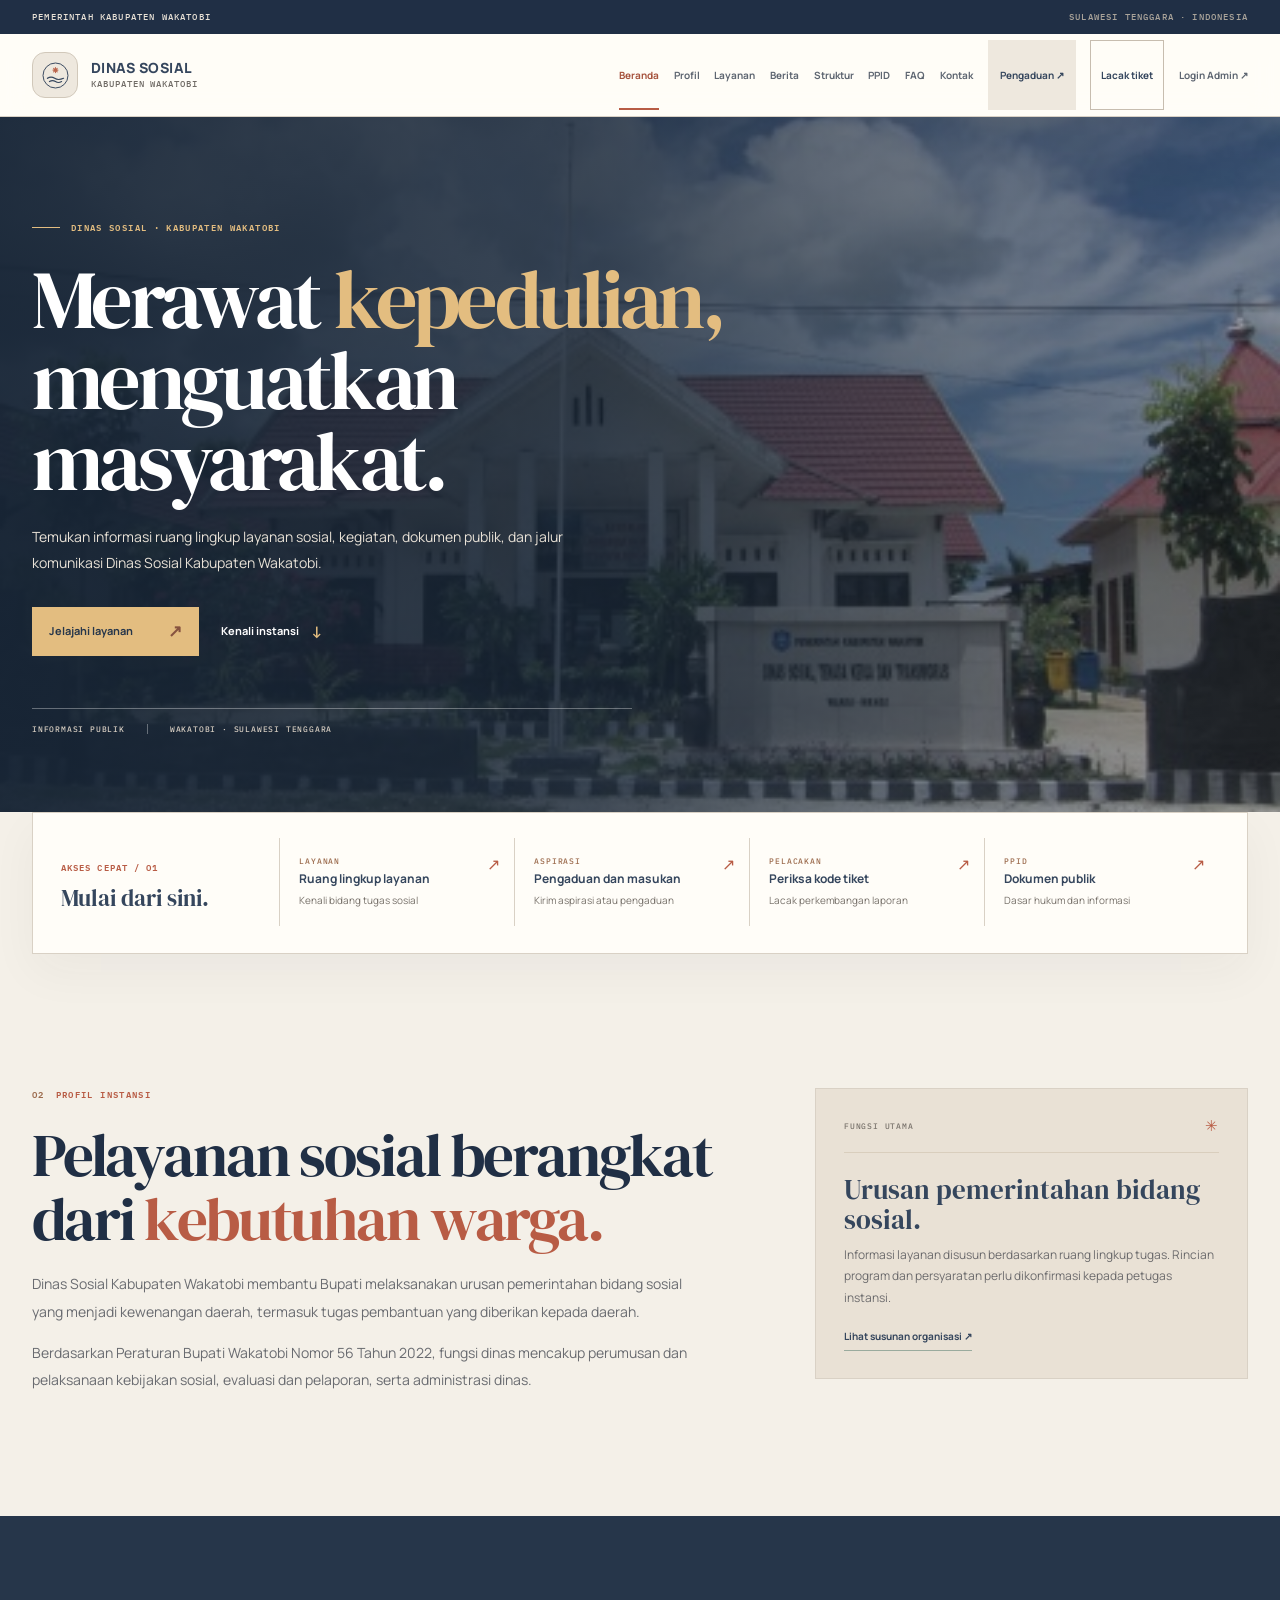
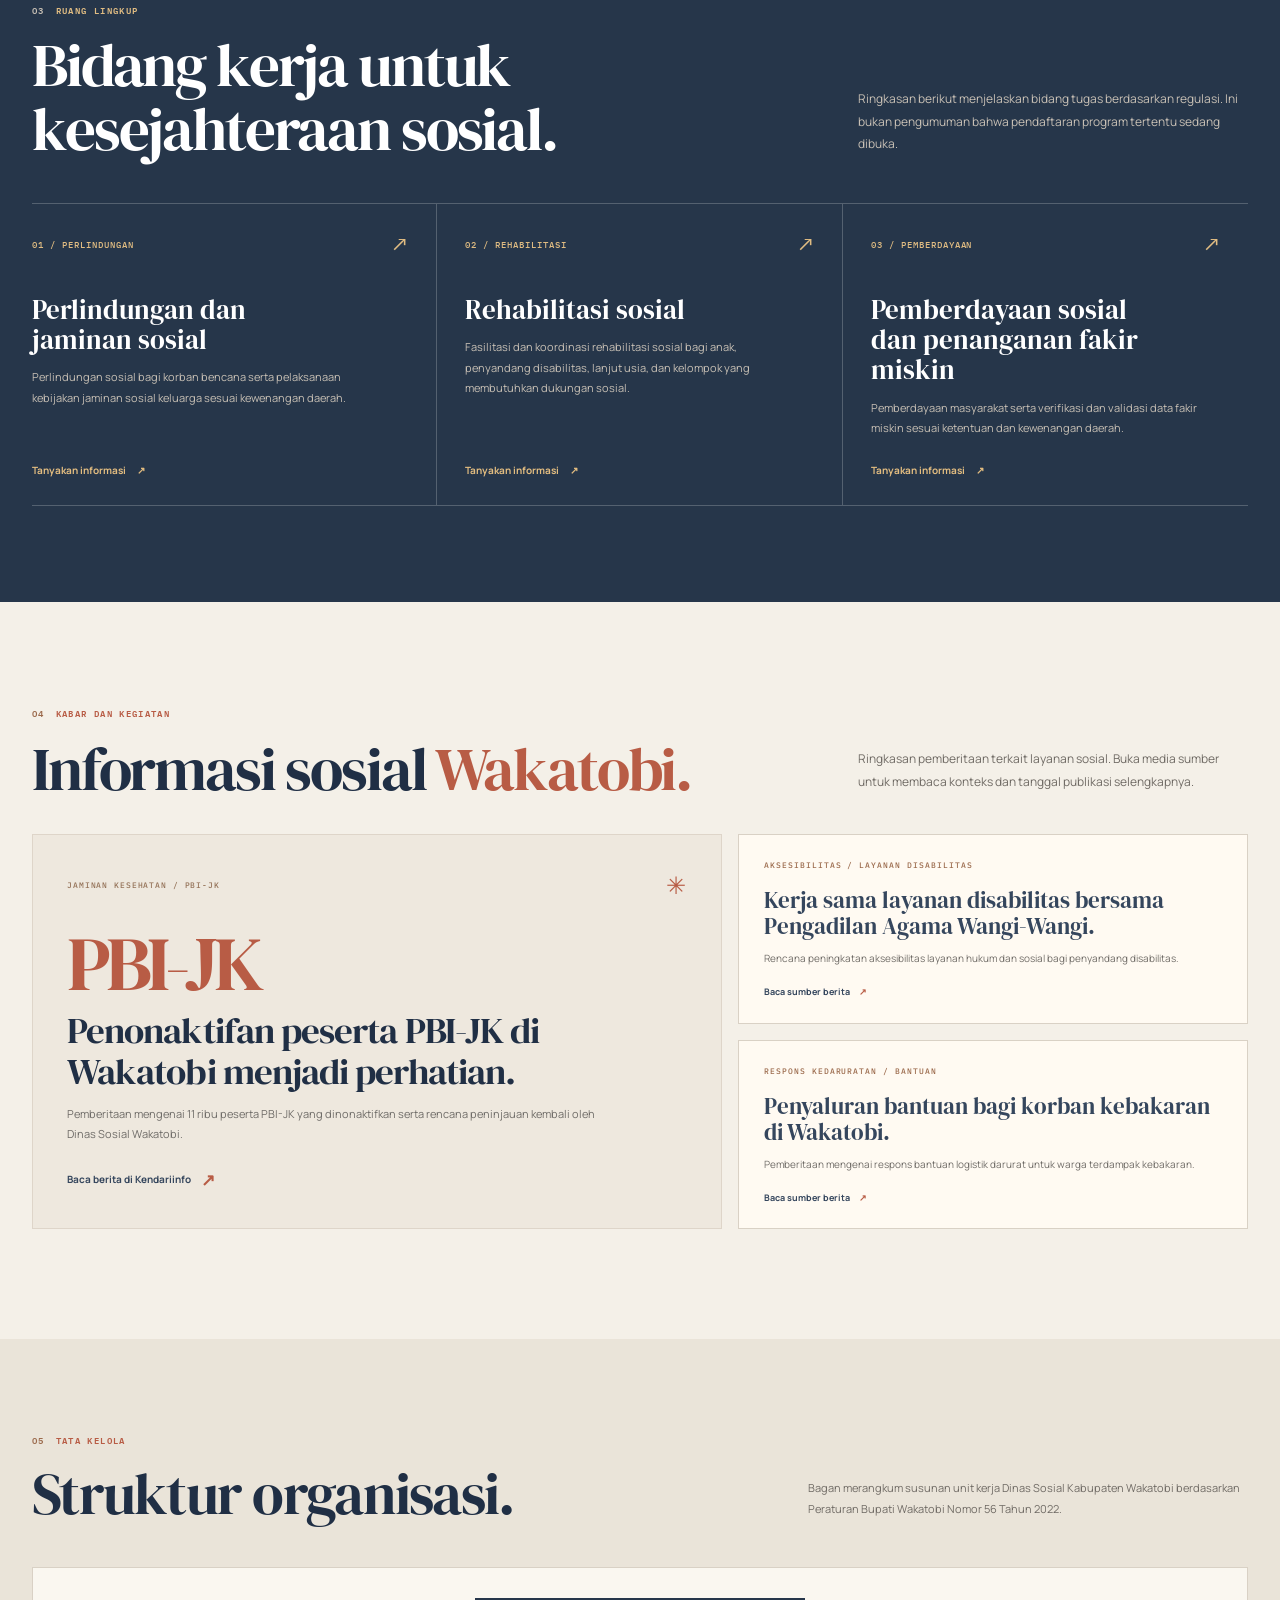
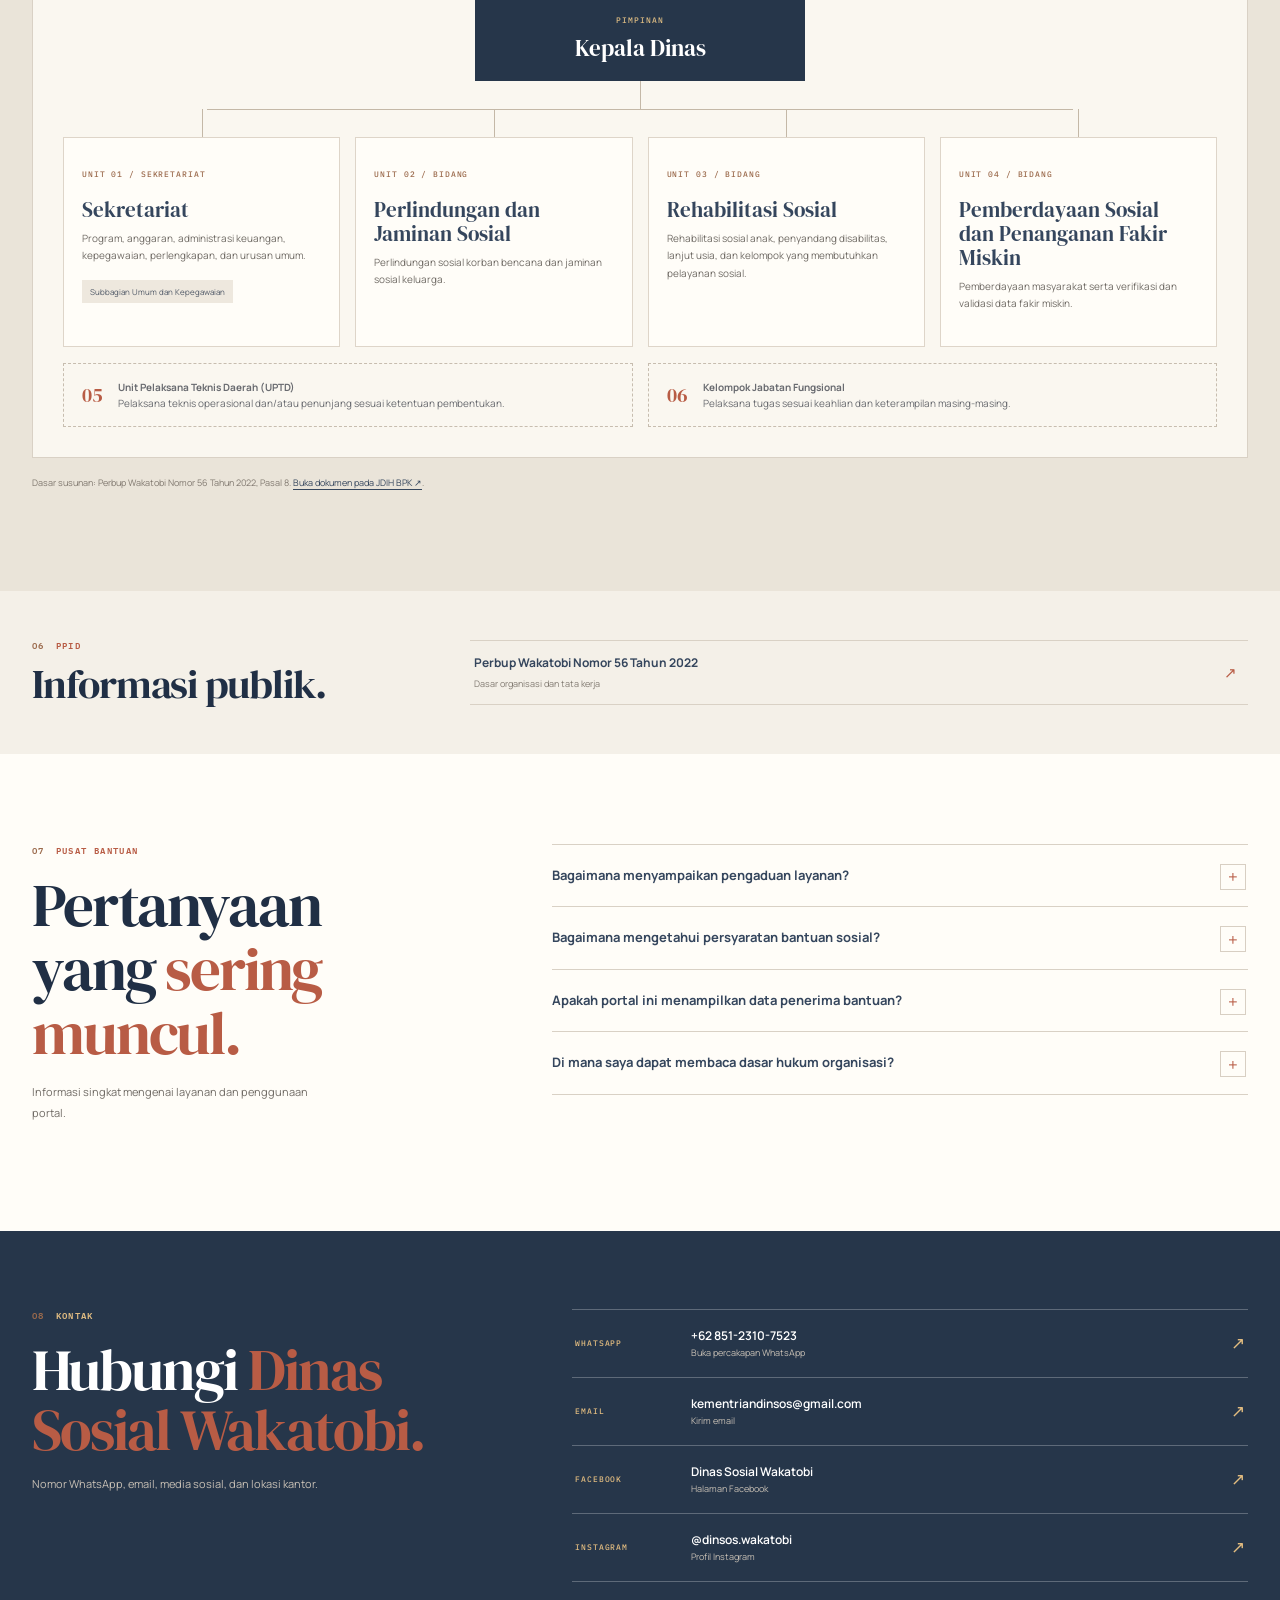
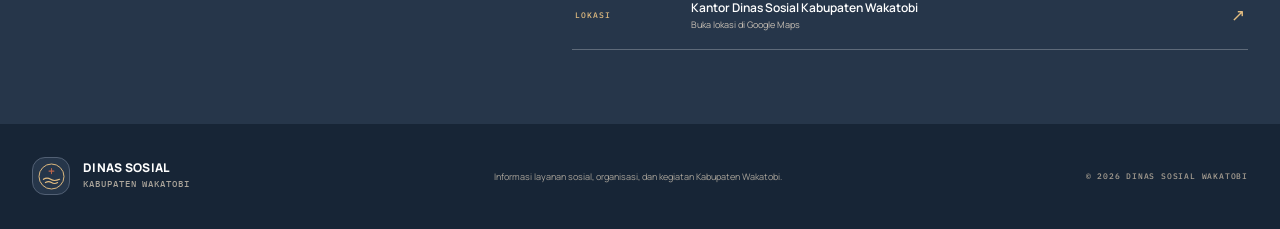
==== commit 3ce5cc3b: "Move admin login into main navigation" ====
--- a/index.html
+++ b/index.html
@@ -37,6 +37,7 @@
       <a href="#kontak">Kontak</a>
       <a class="nav-strong" href="pengaduan.html">Pengaduan ↗</a>
       <a class="nav-track" href="pelacakan.html">Lacak tiket</a>
+      <a class="nav-admin" href="/akses-pengelola-6f2c9b8d41e7">Login Admin ↗</a>
     </nav>
   </div>
 </header>
@@ -232,7 +233,6 @@
   <div class="footer-main">
     <a class="identity footer-identity" href="#beranda"><span class="identity-emblem" aria-hidden="true"><svg viewBox="0 0 36 36" fill="none"><circle cx="18" cy="18" r="15.5" stroke="currentColor" stroke-width="1.2"/><path d="M8 21.5c3.1-2.2 5.8-2.2 9 0s5.9 2.2 11 0M10.5 25.5c2.7-1.6 5-1.6 7.5 0s4.9 1.6 7.5 0" stroke="currentColor" stroke-width="1.5" stroke-linecap="round"/><path d="M18 8.2v6.2m-3.1-3.1H21" stroke="#bb654c" stroke-width="1.35" stroke-linecap="round"/></svg></span><span class="identity-copy"><strong>DINAS SOSIAL</strong><small>Kabupaten Wakatobi</small></span></a>
     <p>Informasi layanan sosial, organisasi, dan kegiatan Kabupaten Wakatobi.</p>
-    <a class="footer-admin-link" href="/akses-pengelola-6f2c9b8d41e7">Login Admin ↗</a>
     <span>© <span id="year">2026</span> DINAS SOSIAL WAKATOBI</span>
   </div>
 </footer>
